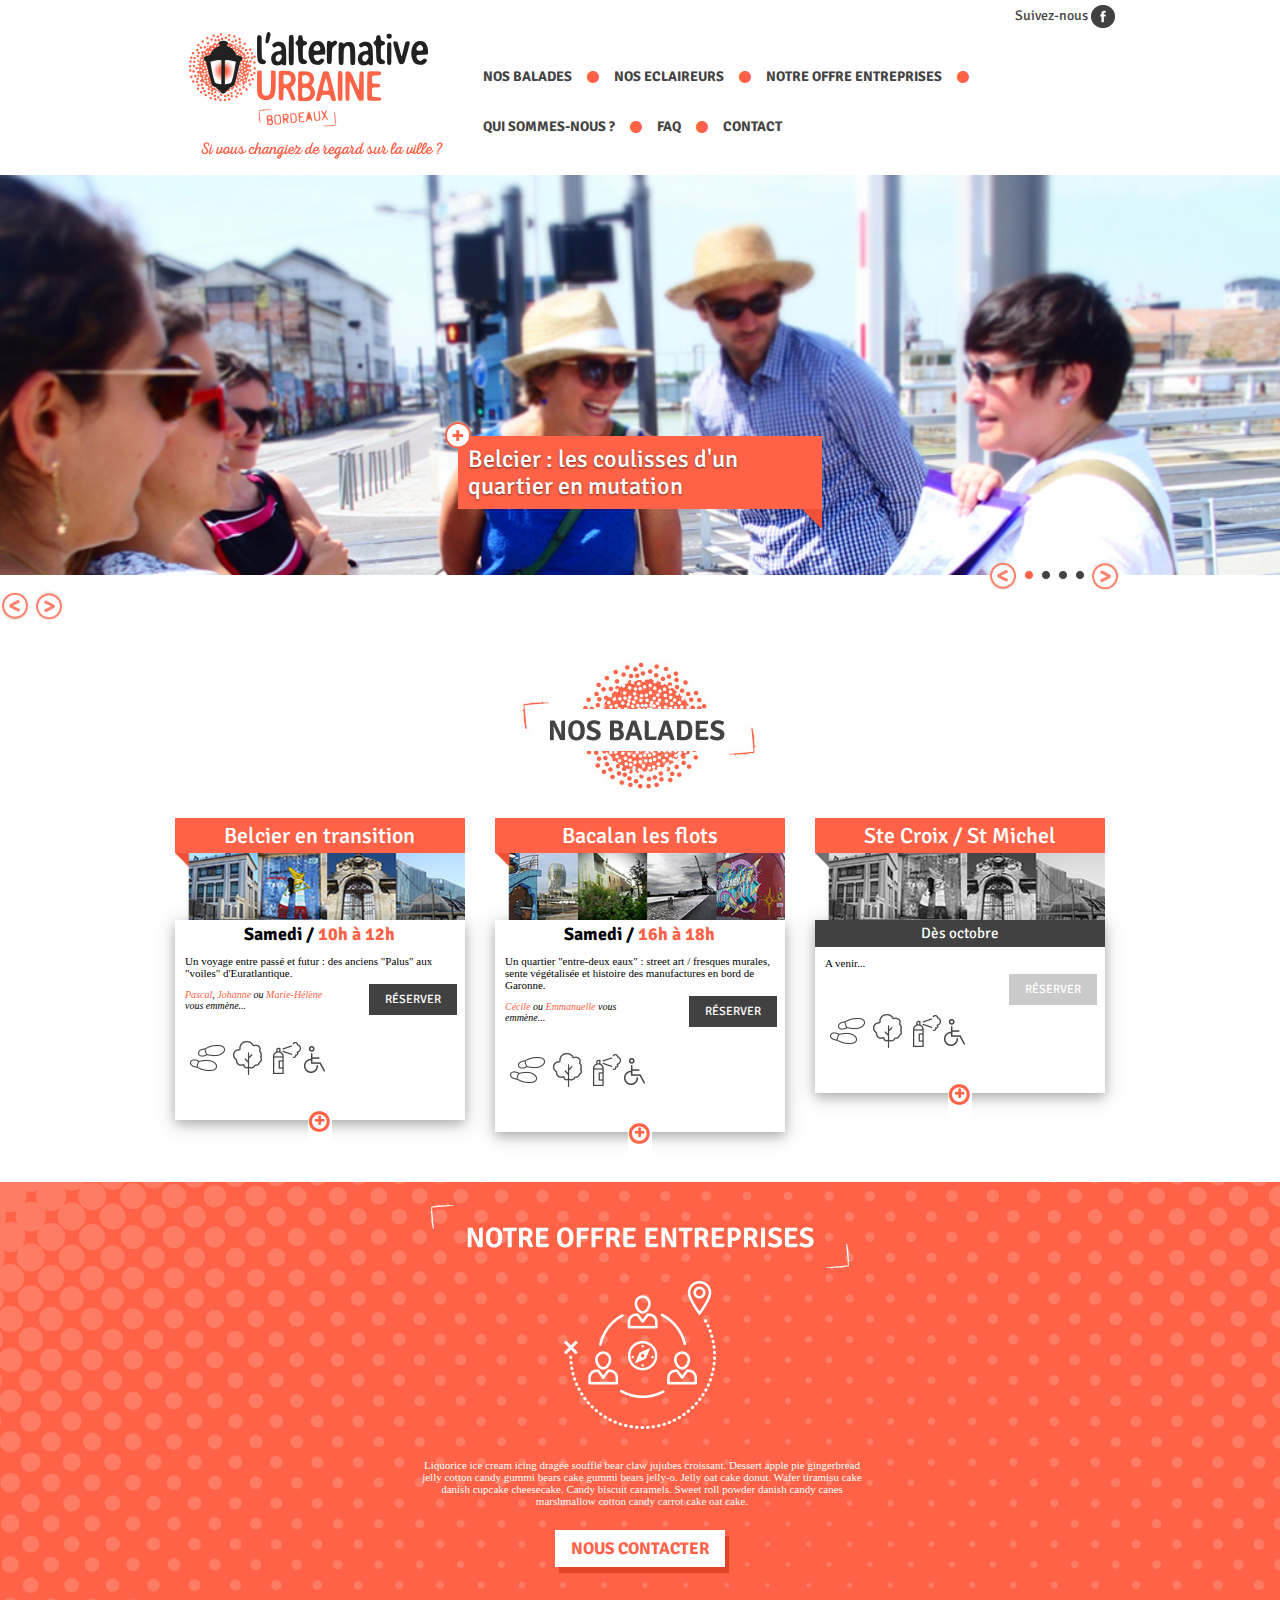
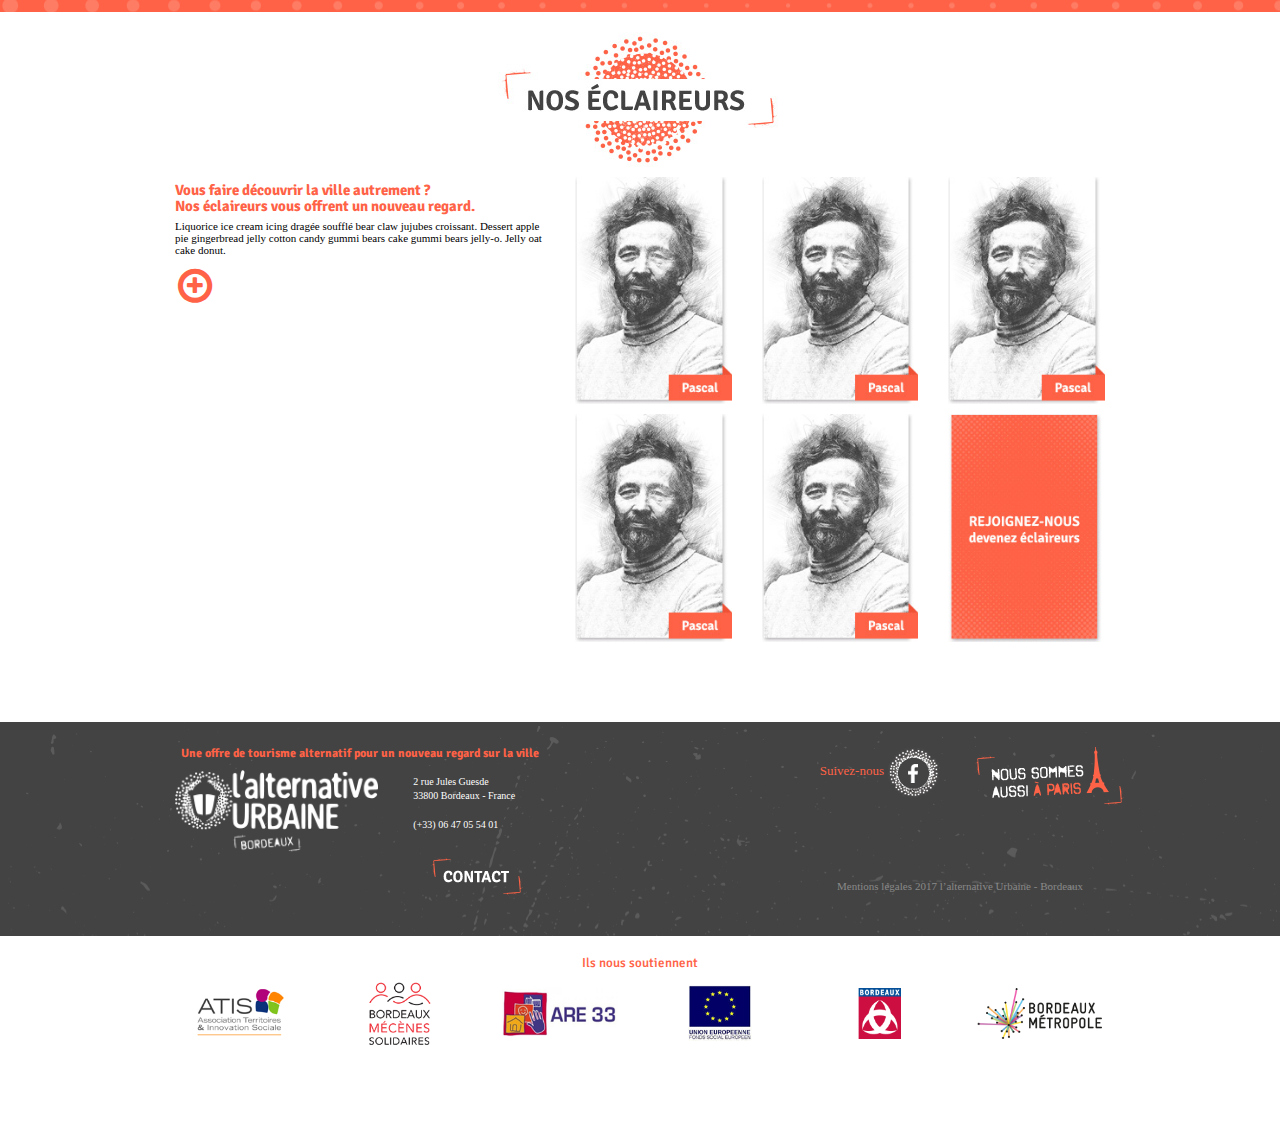
==== index.html @ e8ba53eb "mobile header ok" ====
<!DOCTYPE html>
<html lang="fr">
<head>
  <title>Alternative Urbaine Bordeaux</title>
  <meta charset="utf-8">
  <meta name="viewport" content="width=device-width, initial-scale=1">
  <!--CSS-->
    <link rel="stylesheet" type="text/css" href="https://fonts.googleapis.com/css?family=Signika" />
   <link rel="stylesheet" href="https://maxcdn.bootstrapcdn.com/font-awesome/4.7.0/css/font-awesome.min.css">
   <link rel="stylesheet" href="bootstrap/css/bootstrap.min.css">
  <link rel="stylesheet" href="style.css">
  
    <!-- <link rel="stylesheet" href="https://maxcdn.bootstrapcdn.com/bootstrap/3.3.7/css/bootstrap.min.css"> -->
    <!-- <link rel="stylesheet" href="normalize.css"> -->
   <!-- <link rel="stylesheet" href="bootstrap.css">-->

<!--
  <link href="https://fonts.googleapis.com/css?family=Lato" rel="stylesheet" type="text/css">
  <link href="https://fonts.googleapis.com/css?family=Montserrat" rel="stylesheet" type="text/css">
  -->

  
  <script src="https://ajax.googleapis.com/ajax/libs/jquery/3.2.1/jquery.min.js"></script>
  <script src="https://maxcdn.bootstrapcdn.com/bootstrap/3.3.7/js/bootstrap.min.js"></script>

</head>
<body id="myPage" data-spy="scroll" data-target=".navbar" data-offset="50">

	<!--	<div id="navfb">
		<ul class="nav navbar-nav navbar-right"><li>Suivez-nous <i class="fa fa-facebook-square" aria-hidden="true"></i> </li></ul>
	</div>  -->

			<div id="navfb">
		<a href=""> Suivez-nous <img src="img/fbtop.png"></a> <!--<i class="fa fa-facebook-square" aria-hidden="true"></i> -->
	</div> 

<nav class="navbar navbar-default"> <!-- navbar-fixed-top-->



	<div class="container-fluid" id="monMenu">
	
			<div class="navbar-header-1024">
		 <div class="row padding15">
		  <div class="col-sm-4" >
		 <button type="button" class="navbar-toggle" data-toggle="collapse" data-target="#myNavbar">
			<span class="icon-bar"></span>
			<span class="icon-bar"></span>
			<span class="icon-bar"></span>                        
		  </button>
		  </div>
		  <div class="logotop col-xs-8 col-sm-4"><a  href="#myPage"><img  src="img/logo1024.png" alt="Alternative Urbaine Bordeaux" ></a></div>
		  
		  <div class="col-sm-4" id="navfb1024">
			<div ><a href=""> <img src="img/fbheader1024.png"><br>Suivez-nous </a></div>
			<!--<i class="fa fa-facebook-square" aria-hidden="true"></i> -->
			</div> 

		</div>
		</div>
	
		<div class="navbar-header">
		 <button type="button" class="navbar-toggle" data-toggle="collapse" data-target="#myNavbar">
			<span class="icon-bar"></span>
			<span class="icon-bar"></span>
			<span class="icon-bar"></span>                        
		  </button>
		  
		  <div class="logotop"><a  href="#myPage"><img  src="img/logo.png" alt="Alternative Urbaine Bordeaux" ></a></div>
		  
		  <div id="navfb1024">
			<a href=""> Suivez-nous <img src="img/fbtop.png"></a> <!--<i class="fa fa-facebook-square" aria-hidden="true"></i> -->
			</div> 
		</div>
		
		<div class="collapse navbar-collapse" id="myNavbar">
		  <ul class="nav navbar-nav navbar-right">
			<!--<li><a href="#myPage">HOME</a></li>-->
			<li><a href="#balades">NOS BALADES</a> <i class="fa fa-circle" aria-hidden="true"></i></li>
			<li><a href="#noseclaireurs">NOS ECLAIREURS</a> <i class="fa fa-circle" aria-hidden="true"></i></li>
			<li><a href="#offreentreprises">NOTRE OFFRE ENTREPRISES</a> <i class="fa fa-circle" aria-hidden="true"></i></li>
			<li><a href="#qui">QUI SOMMES-NOUS ?</a> <i class="fa fa-circle" aria-hidden="true"></i></li>
			<li><a href="#faq">FAQ</a> <i class="fa fa-circle" aria-hidden="true"></i></li>
			<li><a href="#contact">CONTACT</a></li>
			<!--
			<li class="dropdown">
			  <a class="dropdown-toggle" data-toggle="dropdown" href="#">MORE
			  <span class="caret"></span></a>
			  <ul class="dropdown-menu">
				<li><a href="#">Merchandise</a></li>
				<li><a href="#">Extras</a></li>
				<li><a href="#">Media</a></li> 
			  </ul>
			</li>
			<li><a href="#"><span class="glyphicon glyphicon-search"></span></a></li>-->
		  </ul>
		</div>

  </div>
</nav>

<div id="myCarousel" class="carousel slide" data-ride="carousel">

	
	
    <!-- Wrapper for slides -->
    <div class="carousel-inner" role="listbox">
      <div class="item active">
        <img src="img/contenuslider2.png" alt="" >
        <div class="carousel-caption">
			<a href=""><img class="imgplus" src="img/pucecaption.png" ></a>
			<h3>Belcier : les coulisses d'un quartier en mutation</h3>
		  	<div class="arrow-upright"></div>
         </div>     
      </div>

	        <div class="item">
        <img src="img/contenuslider2.png" alt="" >
        <div class="carousel-caption">
			<a href=""><img class="imgplus" src="img/pucecaption.png" ></a>
			<h3>Belcier : les coulisses d'un quartier en mutation</h3>
		  	<div class="arrow-upright"></div>
         </div>     
      </div>

	        <div class="item ">
        <img src="img/contenuslider2.png" alt="" >
        <div class="carousel-caption">
					<a href=""><img class="imgplus" src="img/pucecaption.png" ></a>
          <h3>Belcier : les coulisses d'un quartier en mutation</h3>
          	  		<div class="arrow-upright"></div>
        </div>      
      </div>

	  	  	   <div class="item">
            <video class="video-fluid" autoplay loop>
                <source src="https://mdbootstrap.com/img/video/forest.mp4" type="video/mp4" />
            </video>
			        <div class="carousel-caption">
								<a href=""><img class="imgplus" src="img/pucecaption.png" ></a>
          <h3>Belcier : les coulisses d'un quartier en mutation</h3>
         	  		<div class="arrow-upright"></div>
        </div>  
        </div>
    </div>

	
	<div class="indicatorcontainer">


    <a class="left carousel-control" href="#myCarousel" role="button" data-slide="prev">
	  <img class="chevronleft" src="img/pucegauche.png">
      <span class="sr-only">Previous</span>
    </a>
	    <!-- Indicators -->
    <ol class="carousel-indicators">
	

	
      <li data-target="#myCarousel" data-slide-to="0" class="active"></li>
      <li data-target="#myCarousel" data-slide-to="1"></li>
      <li data-target="#myCarousel" data-slide-to="2"></li>
	  <li data-target="#myCarousel" data-slide-to="3"></li>
	  

    </ol>
	
	  	  	   <a class="right carousel-control" href="#myCarousel" role="button" data-slide="next">
	  	  <img class="chevronright" src="img/pucedroite.png">
      <span class="sr-only">Next</span>
    </a>
	
	</div>
	
	
	
    <!-- slider mobile -->
	<!-- <div id="slider768"> -->
    <a class=" left carousel-control" href="#myCarousel" role="button" data-slide="prev">

	  <img class="chevronleft slidermobile" src="img/pucegauche.png">
      <span class="sr-only">Previous</span>
    </a>
    <a class="right carousel-control slidermobile" href="#myCarousel" role="button" data-slide="next">
	  	  <img class="chevronright" src="img/pucedroite.png">
      <span class="sr-only">Next</span>
    </a>
	<!-- </div> -->
	
	      <!-- <span class="glyphicon glyphicon-chevron-left" aria-hidden="true"></span> -->
      <!-- <span class="glyphicon glyphicon-chevron-right" aria-hidden="true"></span> -->
</div>

<!-- Container (Balades -->
<section id="balades" class="container-fluid text-center">
  <!--<h1>NOS BALADES</h1>-->
    <div class="row">
	    <div class="col-xs-12">
		<img src="img/nosbalades.jpg" class="titre" alt"NOS BALADES">
		</div>
	</div>
  <div class="row">
  <!--BELCIER-->
    <div class="col-xs-offset-1 col-xs-10 col-xs-offset-1 col-sm-4 col-sm-offset-0"><!--col-xs-offset-1 col-xs-10 col-xs-offset-1-->
			<div class="row">
				<div class="col-xs-12">
					<p class="text-center"><h2>Belcier en transition</h2></p>
				</div>
				<div class="col-xs-12">
					<p><img src="img/imgBelcier.jpg" style="width:100%;"></p>
				</div>				
				<!--
				<div class="col-xs-2">
					<div class="arrow-upright"></div>
				</div>-->
				<div class="col-xs-12">
					<div class="carte">
						<!-- <p class="text-center"><h2>Belcier en transition</h2></p>
						<img src="img/belcier-en-transition.jpg">-->
						<div>
							<h3>Samedi / <span class="orange">10h à 12h</span></h3>
							<h4>Un voyage entre passé et futur : des anciens "Palus" aux "voiles" d'Euratlantique.</h4>
						</div>
						<div class="row">
							<div class="col-lg-7 col-md-12">
								<h5><a href="">Pascal</a>, <a href="">Johanne</a> ou <a href="">Marie-Hélène</a> vous emmène...</h5>
							</div>
							<div class="col-lg-5 col-md-12">
								<a class="btnreserver" href="">RÉSERVER</a>
							</div>
						</div>
						
						<div class="row">
							<div class="col-xs-12">
								<h5><img class="icone" src="img/iconesbalade1.jpg"></h5>
							</div>
							<div class="col-xs-12">
								<a class="btnplus" href="">
									<span class="fa-stack fa-lg ">
										<i class="fa fa-circle-o fa-stack-2x boutonplus bgblanc"></i>
										<i class="fa fa-plus fa-stack-1x boutonplus"></i>
									</span>
								</a>
							</div>
						</div>
									

					</div>
					
				</div>

	<div class="col-xs-12 separationcol12mob"><br></div>

			</div>
	</div>
	
	 <!--BACALAN-->
    <div class="col-xs-offset-1 col-xs-10 col-xs-offset-1 col-sm-4 col-sm-offset-0"><!--col-xs-offset-1 col-xs-10 col-xs-offset-1-->
			<div class="row">
				<div class="col-xs-12">
					<p class="text-center"><h2>Bacalan les flots</h2></p>
				</div>
				<div class="col-xs-12">
					<p><img src="img/imgBacalan.jpg" style="width:100%;"></p>
				</div>				
				<!--
				<div class="col-xs-2">
					<div class="arrow-upright"></div>
				</div>-->
				<div class="col-xs-12">
					<div class="carte">
						<!-- <p class="text-center"><h2>Belcier en transition</h2></p>
						<img src="img/belcier-en-transition.jpg">-->
						<div>
							<h3>Samedi / <span class="orange">16h à 18h</span></h3>
							<h4>Un quartier "entre-deux eaux" : street art / fresques murales, sente végétalisée et histoire des manufactures en bord de Garonne.</h4>
						</div>
						<div class="row">
							<div class="col-lg-7 col-md-12">
								<h5><a href="">Cécile</a> ou <a href="">Emmanuelle</a> vous emmène...</h5>
							</div>
							<div class="col-lg-5 col-md-12">
								<a class="btnreserver" href="">RÉSERVER</a>
							</div>
						</div>
						
						<div class="row">
							<div class="col-xs-12">
								<h5><img class="icone" src="img/iconesbalade1.jpg"></h5>
							</div>
							<div class="col-xs-12">
								<a class="btnplus" href="">
									<span class="fa-stack fa-lg ">
										<i class="fa fa-circle-o fa-stack-2x boutonplus bgblanc"></i>
										<i class="fa fa-plus fa-stack-1x boutonplus"></i>
									</span>
								</a>
							</div>
						</div>
						
						


					</div>
				</div>

	<div class="col-xs-12 separationcol12mob"><br></div>

			</div>
	</div>
	
	  <!--STE CROIX ST MICHEL-->
	 <div class="col-xs-offset-1 col-xs-10 col-xs-offset-1 col-sm-4 col-sm-offset-0"><!--col-xs-offset-1 col-xs-10 col-xs-offset-1-->
			<div class="row">
				<div class="col-xs-12">
					<p class="text-center"><h2>Ste Croix / St Michel</h2></p>
				</div>
				<div class="col-xs-12">
					<p><img class="imagenb" src="img/imgBelcier.jpg" style="width:100%;"></p>
				</div>				
				<!--
				<div class="col-xs-2">
					<div class="arrow-upright"></div>
				</div>-->
				<div class="col-xs-12">
					<div class="carte">
						<!-- <p class="text-center"><h2>Belcier en transition</h2></p>
						<img src="img/belcier-en-transition.jpg">-->
						<div>
							<h3  class="avenir"> <span>Dès octobre</span></h3>
							<h4>A venir...</h4>
						</div>
						<div class="row">
							<div class="col-lg-7 col-md-12">
								<!--<h5><a href="">Pascal</a>, <a href="">Johanne</a> ou <a href="">Marie-Hélène</a> vous emmène...</h5>-->
							</div>
							<div class="col-lg-5 col-md-12">
								<a class="btnreserver inactif" href="">RÉSERVER</a>
							</div>
						</div>
						
						<div class="row">
							<div class="col-xs-12">
								<h5><img class="icone" src="img/iconesbalade1.jpg"></h5>
							</div>
							<div class="col-xs-12">
								<a class="btnplus" href="">
									<span class="fa-stack fa-lg ">
										<i class="fa fa-circle-o fa-stack-2x boutonplus bgblanc"></i>
										<i class="fa fa-plus fa-stack-1x boutonplus"></i>
									</span>
								</a>
							</div>
						</div>
						


					</div>
				</div>

	<div class="col-xs-12 separationcol12mob"><br></div>
			</div>
	</div>
	



  </div>
</section>

<!-- Container (Offre Entreprises) -->
<section id="offreentreprises" class="container-fluid text-center"><!--container-fluid-->
 
 <div class="contenu  ">
     <div class="row">
	    <div class="col-xs-12">
		<img src="img/notreoffreentreprises.png" class="titre" alt"NOTRE OFFRE ENTREPRISES">
		</div>
		<div class="col-xs-12">
		<img src="img/notreoffreentreprisesPICTO.png" class="titre" alt"NOTRE OFFRE ENTREPRISES">
		</div>
		<div class="col-xs-12"> 
		<h4>
			Liquorice ice cream icing dragée soufflé bear claw jujubes croissant. Dessert apple pie gingerbread jelly cotton candy gummi bears cake gummi bears jelly-o. Jelly oat cake donut. Wafer tiramisu cake danish cupcake cheesecake. Candy biscuit caramels. Sweet roll powder danish candy canes marshmallow cotton candy carrot cake oat cake.
		</h4>
		</div>
		<div class="col-xs-12"> 
			<a class="btnnouscontacter" href="">NOUS CONTACTER</a>
		</div>
	</div>
 </div>
 
</section>

<!-- Container (Nos Eclaireurs) -->
<section id="noseclaireurs" class=" text-center"> <!--container-fluid-->
 
 <div class="contenu container-fluid">
     <div class="row">
	    <div class="col-xs-12">
		<img src="img/noseclaireurs.jpg" class="titre" alt"NOS ECLAIREURS">
		</div>
	</div>
	 <div class="row">
		<div class="col-xs-offset-1 col-xs-10 col-xs-offset-1 col-sm-5 col-sm-offset-0">
		
		<h3>
			Vous faire découvrir la ville autrement ? <br> Nos éclaireurs vous offrent un nouveau regard.
		</h3>
		<h4>
			Liquorice ice cream icing dragée soufflé bear claw jujubes croissant. Dessert apple pie gingerbread jelly cotton candy gummi bears cake gummi bears jelly-o. Jelly oat cake donut. 
		
		</h4>

		<a class="btnplus" href="">
			<span class="fa-stack fa-lg floatleft">
				<i class="fa fa-circle-o fa-stack-2x boutonplus bgblanc"></i>
				<i class="fa fa-plus fa-stack-1x boutonplus"></i>
			</span>
		</a>
		</div>
		
		<div class="col-xs-offset-1 col-xs-10 col-xs-offset-1 col-sm-7 col-sm-offset-0"> 
			 <div class="row">
				<div class="col-xs-12 col-sm-6 col-md-4">
					<img src="img/pascal.jpg" class="titre" alt"PASCAL">
				</div>
				<div class="col-xs-12 col-sm-6 col-md-4">
					<img src="img/pascal.jpg" class="titre" alt"PASCAL">
				</div>
				<div class="col-xs-12 col-sm-6 col-md-4">
					<img src="img/pascal.jpg" class="titre" alt"PASCAL">
				</div>

				<div class="col-xs-12 col-sm-6 col-md-4">
					<img src="img/pascal.jpg" class="titre" alt"PASCAL">
				</div>
				<div class="col-xs-12 col-sm-6 col-md-4">
					<img src="img/pascal.jpg" class="titre" alt"PASCAL">
				</div>
				<div class="col-xs-12 col-sm-6 col-md-4">
					<a href=""><img src="img/rejoigneznous.jpg" class="titre" alt"REJOIGNEZ NOUS"></a>
				</div>
			</div>
		</div>
		
		<!-- <div class="col-xs-offset-1 col-xs-10 col-xs-offset-1 col-sm-7 col-sm-offset-0">  -->
			 <!-- <div class="row"> -->
				<!-- <div class="col-xs-6 col-sm-4"> -->
					<!-- <div class="carteeclaireur"></div> -->
					
				<!-- </div> -->
				<!-- <div class="col-xs-6 col-sm-4"> -->
					<!-- <div class="carteeclaireur"></div> -->
				<!-- </div> -->
				<!-- <div class="col-xs-6 col-sm-4"> -->
					<!-- <div class="carteeclaireur"></div> -->
				<!-- </div> -->

				<!-- <div class="col-xs-6 col-sm-4"> -->
					<!-- <div class="carteeclaireur"></div> -->
				<!-- </div> -->
				<!-- <div class="col-xs-6 col-sm-4"> -->
					<!-- <div class="carteeclaireur"></div> -->
				<!-- </div> -->
				<!-- <div class="col-xs-6 col-sm-4 height100"> -->
					<!-- <div class="carterejoigneznous"> -->
					<!-- <h2>REJOIGNEZ NOUS<br>devenez éclaireur</h2> -->
					<!-- </div> -->
				<!-- </div> -->
			<!-- </div> -->
		<!-- </div> -->
		
		
	</div>
 </div>
 
</section>


<!-- Container (Contact Section) -->
<!-- <div id="contact" class="container-fluid"> -->
  <!-- <h3 class="text-center">Contact</h3> -->
  <!-- <p class="text-center"><em>We love our fans!</em></p> -->

  <!-- <div class="row"> -->
    <!-- <div class="col-md-4"> -->
      <!-- <p>Fan? Drop a note.</p> -->
      <!-- <p><span class="glyphicon glyphicon-map-marker"></span>Chicago, US</p> -->
      <!-- <p><span class="glyphicon glyphicon-phone"></span>Phone: +00 1515151515</p> -->
      <!-- <p><span class="glyphicon glyphicon-envelope"></span>Email: mail@mail.com</p> -->
    <!-- </div> -->
    <!-- <div class="col-md-8"> -->
      <!-- <div class="row"> -->
        <!-- <div class="col-sm-6 form-group"> -->
          <!-- <input class="form-control" id="name" name="name" placeholder="Name" type="text" required> -->
        <!-- </div> -->
        <!-- <div class="col-sm-6 form-group"> -->
          <!-- <input class="form-control" id="email" name="email" placeholder="Email" type="email" required> -->
        <!-- </div> -->
      <!-- </div> -->
      <!-- <textarea class="form-control" id="comments" name="comments" placeholder="Comment" rows="5"></textarea> -->
      <!-- <br> -->
      <!-- <div class="row"> -->
        <!-- <div class="col-md-12 form-group"> -->
          <!-- <button class="btn pull-right" type="submit">Send</button> -->
        <!-- </div> -->
      <!-- </div> -->
    <!-- </div> -->
  <!-- </div> -->

<!-- </div> -->



<!-- Footer -->
<footer class="text-center">

<div class="contenu container-fluid">
     <div class="row">
	    <div class="col-xs-12 col-sm-7 col-md-5">
			<div class="row">
				<div class="col-xs-12">
					<h2>Une offre de tourisme alternatif pour un nouveau regard sur la ville</h2>
				</div>
				<!-- <div class="col-xs-offset-4 col-xs-4"> -->

				<!-- </div> -->
			<!-- </div> -->
			<!-- <div class="row"> -->
				<div class="col-sm-12 col-md-7">
					<img src="img/logofooter.png" class="logofooter">
				</div>
				<div class="col-sm-12 col-md-5">
					<address>
					2 rue Jules Guesde<br>
					33800 Bordeaux - France
					<br><br>
					(+33) 06 47 05 54 01
					</address>
					<a href="" class="btncontact"><img src="img/contactfooter.png" class="contactfooter"></a>
				</div>
			</div>
		</div>
		<div class="col-xs-12 col-sm-offset-1 col-sm-4 col-md-offset-3 col-md-4">
			<div class="row">
				<div class="col-xs-12 col-sm-6">
					<h3>Suivez-nous <img src="img/facebook.png"></h3>
				</div>

				<div class="col-xs-12 col-sm-6">
					<h3><img src="img/paris.png" style="vertical-align: middle;"></h3>
				</div>
				<div class="col-xs-12">
					<br> <br><br>  
				</div>
				
				<div class="col-xs-12">
					<span><a class="mentions" href="">Mentions légales</a></span> <span>2017 l’alternative Urbaine - Bordeaux</span> 
				</div>

				
			</div>
		</div>
	</div>
	<!-- <div class="row"> -->
					<!-- <div class="col-xs-12 rightalign"> -->
					<!-- <span>Mentions légales</span> <span>2017 l’alternative Urbaine - Bordeaux</span>  -->
				<!-- </div> -->
				<!-- </div> -->
</div>


  <!-- <a class="up-arrow" href="#myPage" data-toggle="tooltip" title="REVENIR EN HAUT"> -->
    <!-- <span class="glyphicon glyphicon-chevron-up"></span> -->
  <!-- </a> -->
  
  <!-- <br><br> -->
  <!-- <p>Theme Made By <a href="http://www.madmind.fr" data-toggle="tooltip" title="MaDMinD">www.madmind.fr</a></p>  -->

  <!-- <i class="fa fa-facebook fa-2x"></i> -->
  <!-- <i class="fa fa-twitter fa-2x"></i> -->
  <!-- <i class="fa fa-instagram fa-2x"></i> -->

</footer>

<section id="soutien" >

<div class="contenu container-fluid">
			<div class="row">
				<div class="col-xs-12">
					<h3>Ils nous soutiennent</h3>
				</div>
			</div>
			<div class="row">
				<div class="col-xs-12 col-sm-6 col-md-2">
					<img class="max100" src="img/soutien1ATIS.png">
				</div>
				<div class="col-xs-12 col-sm-6 col-md-2">
					<img class="max100" src="img/soutien2logobms.png">
				</div>
				<div class="col-xs-12 col-sm-6 col-md-2">
					<img class="max100" src="img/soutien3ARE33.png">
				</div>
				<div class="col-xs-12 col-sm-6 col-md-2">
					<img class="max100" src="img/soutien4logoFSE.png">
				</div>
				<div class="col-xs-12 col-sm-6 col-md-2">
					<img class="max100" src="img/soutien5bordeaux.png">
				</div>
				<div class="col-xs-12 col-sm-6 col-md-2">
					<img class="max100" src="img/soutien6bdxmetropole.png">
				</div>
			</div>
			
			
			<!-- <div class="row"> -->
				<!-- <div class="col-xs-12"> -->
					<!-- <h3>Ils nous soutiennent</h3> -->
				<!-- </div> -->
			<!-- </div> -->
			<!-- <div class="row"> -->
				<!-- <div class="col-xs-6 col-sm-4 col-md-2"> -->
					<!-- <img class="max100" src="img/soutien1ATIS.png"> -->
				<!-- </div> -->
				<!-- <div class="col-xs-6 col-sm-4 col-md-2"> -->
					<!-- <img class="max100" src="img/soutien2logobms.png"> -->
				<!-- </div> -->
				<!-- <div class="col-xs-6 col-sm-4 col-md-2"> -->
					<!-- <img class="max100" src="img/soutien3ARE33.png"> -->
				<!-- </div> -->
				<!-- <div class="col-xs-6 col-sm-4 col-md-2"> -->
					<!-- <img class="max100" src="img/soutien4logoFSE.png"> -->
				<!-- </div> -->
				<!-- <div class="col-xs-6 col-sm-4 col-md-2"> -->
					<!-- <img class="max100" src="img/soutien5bordeaux.png"> -->
				<!-- </div> -->
				<!-- <div class="col-xs-6 col-sm-4 col-md-2"> -->
					<!-- <img class="max100" src="img/soutien6bdxmetropole.png"> -->
				<!-- </div> -->
			<!-- </div> -->
			
</div>

</section>

<script>
$(document).ready(function(){
  // Initialize Tooltip
  $('[data-toggle="tooltip"]').tooltip(); 
  
  // Add smooth scrolling to all links in navbar + footer link
  $(".navbar a, footer a[href='#myPage']").on('click', function(event) {

    // Make sure this.hash has a value before overriding default behavior
    if (this.hash !== "") {

      // Prevent default anchor click behavior
      event.preventDefault();

      // Store hash
      var hash = this.hash;

      // Using jQuery's animate() method to add smooth page scroll
      // The optional number (900) specifies the number of milliseconds it takes to scroll to the specified area
      $('html, body').animate({
        scrollTop: $(hash).offset().top
      }, 900, function(){
   
        // Add hash (#) to URL when done scrolling (default click behavior)
        window.location.hash = hash;
      });
    } // End if
  });
})
</script>

</body>
</html>
---- style.css ----
body {
      /*font: 400 15px/1.8 Lato, sans-serif;*/
      color: #000;
	  background-color: #fff;
	 font-family: Signika !important;
  }
 

  /*
    h3, h4 {
      margin: 10px 0 30px 0;
      letter-spacing: 10px;
      font-size: 20px;
      color: #111;
  }*/
  
  /*
    .container {
      padding: 80px 120px;
  }*/
  
  

  
 
/*************MENU*********/ 
  
  .fa-circle{
	color: #ff6246;
}

 #monMenu {
	display: flex;
	 align-items: center;
	 
	     display: -webkit-flex; /* Safari */
    -webkit-align-items: center; /* Safari 7.0+ */

	 /*justify-content: space-between;*/
/*flex-direction: row-reverse;*/
 }


   #monMenu a {
	  color: #434343 !important;
  }
  
    #monMenu a:hover {
      color: #ff6246 !important;
  }
  /*
  .navbar-nav li a:hover {
      color: #ff6246 !important;
  }*/
 

  #navfb1024{
	  display:none;
  }
  
  #navfb {
	 max-width: 75%; /*85*/
	 margin: auto;
	 padding-top: 5px;
	 padding-right: 5px;
	 text-align: right;
	 /*float: right;*/
	 /*z-index: 9999;*/
 }
 
 #navfb li{
		 font-family: Verdana;
	/*font-weight: 400;*/
	color: #434343;

 }
 
  #navfb a{
	color: #434343;
 }
   #navfb a:hover{
	color: #ff6246;
 }
 
 #myNavbar{
	 /*margin-left: auto;*/
	 /*float: right !important;*/
	 	  	 /*line-height: 165px;*/
			 
    -webkit-flex: 1; /* Safari 6.1+ */
    -ms-flex: 1; /* IE 10 */ 
    flex: 1;
		text-align: right;
 }
 
  #myNavbar navbar-nav{

  /*flex-direction: row!important;
  margin-right: auto!important;*/
 }
  

  
 .navbar{
	 max-width: 75%; /*80*/
	 margin: auto;
	 margin-bottom: 0px !important;
	 border: 0px !important;
	 border-radius: 0px !important;
	 

 }
 
 
#myNavbar .nav>li{

	  font-weight: bold;
	  color: #434343 !important;
	  /*position: relative;*/
	 display: flex !important;
	  align-items: center !important;
	  
	  display: -webkit-flex!important; /* Safari */
    -webkit-align-items: center!important; /* Safari 7.0+ */

	  /*  position: relative;
  top: 50%;
  transform: translateY(-50%);*/

  }
  
 /*
  .modal-header, h4, .close {
      background-color: #333;
      color: #000 !important;
      text-align: center;
      font-size: 30px;
  }
  .modal-header, .modal-body {
      padding: 40px 50px;
  }
  */
  
  .nav-tabs li a {
      color: #777;
  }

  .navbar-default{
	        background-color: #fff !important;
		border-color: #2d2d30 !important;
  }
  

  .navbar-nav li.active a {
      color: #ff6246 !important;
      background-color: #29292c !important;
  }
  .navbar-default .navbar-toggle {
      border-color: transparent;
  }
  .open .dropdown-toggle {
      color: #ff6246;
      background-color: #555 !important;
  }
  .dropdown-menu li a {
      color: #000 !important;
  }
  .dropdown-menu li a:hover {
      background-color: red !important;
  }
  
  
/*************CAROUSEL****************/


  
    .carousel-inner  {
  	  /*max-height: 400px !important;*/
	}
	
	    .carousel-inner .item {
  	  max-height: 400px !important;
	}
  .carousel-inner img {
      width: 100%;  
      margin: auto;

  }
  

  

    
  .video-fluid{
	  height:100%;
	  width:100%;
  }  
  
  .chevronright{
	  /*position:absolute;*/
	  /*top: 95%;*/
	  bottom: -15px;
	  width:30px;
	  	  right: 25%;
	  
  }
  
   .carousel-control{
	   position: relative!important;
	   	opacity: 0.8!important;
		bottom: 15px!important;
		top: -15px!important;
   }
   
      .carousel-control:hover{
	   	opacity: 1!important;
   }
  
  
  .carousel-control.right{
	  /*right: 15px!important;*/

	  left: auto!important;
	  width: 15%!important;
	  background-image: none!important;
  }
  
    .carousel-control.left{
	/*  left: 15px!important;*/
	  right: auto!important;
	  	  width:85%!important;
		  
	  background-image: none!important;
  }
  
  
    .chevronleft{
	  /*position:absolute;*/
	  /*top: 95%;*/
	  bottom: -15px;
	  width:30px;
	  right: 5%;
  }
  
  .indicatorcontainer{
	  max-width: 75%;
	  margin: auto;
	  text-align: right;
  }
  
  .carousel-indicators{
	  position: relative!important;
	  bottom: 15px!important;

	 /* left: 80%!important;
	  		  width: 80%!important;
			  right: 0%!important;*/
			  
			    left:0%!important;
			  width:100%!important;
			  			  margin-left:0%!important;
						  margin: auto;
	 text-align: right!important;
	 display: inline;
	/*margin-right:12.5%!important;*/

  }
  
    .carousel-indicators {
		/* font-size: 45px!important; */
		/* list-style-type: circle; */
		    /* list-style: circle inside url("img/puceslider.png"); */
	}
  
  .carousel-indicators li{
	  background-color: #434343!important;
	  border: 1px solid #fff!important;
	  	  /* font-size: 45px!important; */
	  	  width: 10px!important;
	  	  height: 10px!important;
		  margin-top:0px!important;
		  margin-bottom: 0px!important; 
		  margin-left:2px!important;
		  margin-right:2px!important;

  }
  
     .carousel-indicators .active{
	  background-color: #ff6246!important;
	  border: 1px solid #fff!important;
	  /* width: 7px!important; */
	  	  /* height: 7px!important; */
  }
  
  
  .carousel-caption{
	  /*background-color: #ff6246;*/
	  max-width: 30%;
	  margin: auto;
	  padding: 10px;
	  padding-bottom: 0px!important;
	  padding-top: 0px!important;
	  text-align: left!important;
	  bottom: 40px!important;
  }
  
    
  .carousel-caption h3{
	  	  padding: 10px;
		  color: #fff !important;
	  background-color: #ff6246;
	  margin-bottom: 0px!important;
	  margin-top: 0px!important;
  }
  

  
      .carousel-inner .imgplus {
      width: 30px;  
       height: 30px;  
	   margin-bottom: -15px;
	   margin-left: -15px;

  }
  
  
    .arrow-upright {
  width: 100%; 
  height: 0; 
  border-left: 20px solid transparent;
  border-right: 20px solid #ef5236;
  border-bottom: 20px solid transparent;
  display: inline-block;
  background-color: transparent!important;
}


 /* .btnplus { */

  /* color: #ff6246; */
  /* font-size: 9px; */
  /* font-weight: normal; */
  /* background-color:#fff; */

  /* margin-top: 10px; */
  /* text-decoration: none; */

  
/* } */

 /* .btnplus:hover { */
  /* color: #414141; */
  /* text-decoration: none; */
/* } */
  
  /*ol{display:inline;text-align: right;}*/
  
  /**************** NOS BALADES **************/
  
  
  
  #balades {
	  background-color: #fff;
	  	 max-width: 75%; /*80*/
	 margin: auto;
	 margin-bottom: 50px;
	 	 margin-top: 20px;
	 /*background-image: url("img/belcier-en-transition.jpg");*/
  }
  
    #balades .titre{
margin-bottom: 20px;
max-width: 100%;
}
  
    #balades h1{
		color: #434343 !important;
		font-size: 26px;

		/*background-image: url("nosbaladesBG.jpg");
		height: 143px;
		width: 246px;*/
  }
  
      #balades h2{
		color: #fff !important;
		background-color: #ff6246;
		font-size: 22px !important;
		line-height: 35px;
		margin: 0px !important;
  }
  
      #balades h3{
		font-size: 18px !important;
		margin-top: 0px;
		padding-top: 5px;
		font-weight: bold;
  }
  
  #balades .avenir{
	background-color: #414141!important;
	color: #fff!important;
	width: 100%;
  	font-size: 15px !important;
	font-weight: normal;
	padding-bottom: 5px;
}


  
        #balades h3 .orange{
		color: #ff6246;
  }
  
          #balades h4{
		font-size: 11px !important;
		font-family: Verdana;
		text-align: left!important;
		padding-top: 0px;
		padding-right: 6px;
		padding-left: 10px;
		padding-bottom: 10px;
		margin-top: 0px!important;
		margin-bottom: 0px!important;

  }
  
            #balades h5{
		font-size: 10px !important;
		font-family: Verdana;
		font-style: italic;
		text-align: left!important;
		padding-top: 0px;
		padding-right: 0px;
		padding-left: 10px;
		padding-bottom: 5px;
		margin-top: 0px!important;
		 /* padding: 3px 3px 3px 3px;*/

  }
  
      #balades h5 a{
		color: #ff6246;

  }
  
    #balades p{
		margin:0px;
	}
	
      #balades	.btnreserver {
  font-family: Signika!important;
  color: #ffffff;
  font-size: 12px;
  		font-style: normal;
  background-color: #414141;
  		/*padding-top: 5px;
		padding-right: 6px;
		padding-left: 10px;
		padding-bottom: 5px;*/
  padding: 8px 16px 8px 16px;
  margin-top: 10px;
  text-decoration: none;
  
}
#balades .btnreserver:hover {
  background-color: #ff6246;
  text-decoration: none;
}

#balades .inactif{
  background-color: #cacaca;
}

#balades .inactif:hover{
  background-color: #bababa;
}

.imagenb{
	    filter: grayscale(100%);
    -webkit-filter: grayscale(100%);
    -moz-filter: grayscale(100%);
    -ms-filter: grayscale(100%);
    -o-filter: grayscale(100%);
}



#balades .btnplus {
  /*font-family: Signika!important;*/
  color: #ff6246;
  font-size: 9px;
  font-weight: normal;

  /*padding: 16px 16px 16px 16px;*/
  margin-top: 10px;
  text-decoration: none;
  /*padding-bottom: -10px;*/
  
}

#balades .btnplus:hover {
  color: #414141;
  text-decoration: none;
}

#balades .boutonplus{
		  line-height: 50px!important;
	  }
	  
#balades .bgblanc{
  background-color: #fff;
	  }
	  
	  
	  .separationcol12mob{
		  display: none;
	  }



 #balades .carte{
	  background-color: #fff;
	  /*margin: 10px;*/
	  		padding: 0px;
	  /*padding: 0 8px;*/
	  /*padding: 0.01em 16px;*/
	  /*box-shadow: 0 2px 4px 0 rgba(0,0,0,0.16),0 2px 10px 0 rgba(0,0,0,0.12)!important;*/
	  box-shadow: 0 4px 10px 0 rgba(0,0,0,0.2), 0 4px 20px 0 rgba(0,0,0,0.19)
  }
  
  
        #balades .icone{
		margin-top: 15px;

  }
  
  
  /***************OFFRE ENTREPRISES**********/
  
  #offreentreprises{
	 background-color: #ff6246;
	 max-width: 100%; /*80*/
	 margin: auto; 

	 min-height: 200px;
	 	 /*background-image: url("img/belcier-en-transition.jpg");*/
		 background-image: url('img/trame.png');
		 background-repeat: repeat-x;
  }
  
  #offreentreprises .contenu{

	 max-width: 75%; /*80*/
	 margin: auto;
	 /*background-color: #ee2246;	*/
	 min-height: 200px;	 
		margin-bottom: 50px!important;
	 margin-top: 20px;

  }
  
#offreentreprises h4{
		font-size: 11px !important;
		font-family: Verdana;
		text-align: center!important;
		padding-top: 0px;
		padding-right: 6px;
		padding-left: 10px;
		padding-bottom: 10px;
		margin-top: 20px!important;
		margin-bottom: 20px!important;
		max-width: 50%;
		margin: auto;
		color: #fff;

  }
  
      #offreentreprises .titre{
margin-bottom: 10px;
max-width: 100%;
}
  
 #offreentreprises .btnnouscontacter{
	   font-family: Signika!important; 
	   font-size: 17px;
	     color: rgb(255, 98, 70);
		font-weight: bold;
		text-transform: uppercase;
		  padding: 8px 16px 8px 16px;
		  text-align: center;
		  background-color: #fff;
		  /*box-shadow: 0 4px 10px 0 rgba(225, 68, 41,0.2), 0 4px 20px 0 rgba(225, 68, 41,0.19);*/
  margin-top: 10px!important;
-webkit-box-shadow: 4px 6px 0px 0px rgba(225,68,41,1);
-moz-box-shadow: 4px 6px 0px 0px rgba(225,68,41,1);
box-shadow: 4px 6px 0px 0px rgba(225,68,41,1);

 }

  

 #offreentreprises .btnnouscontacter:hover{

	     color: #414141 ;
		 /* background-color: #ff6246;*/
text-decoration: none;
-webkit-box-shadow: 2px 4px 0px 0px rgba(0,0,0,1);
-moz-box-shadow: 2px 4px 0px 0px rgba(0,0,0,1);
box-shadow: 2px 4px 0px 0px rgba(0,0,0,1);

 }

  

  
  /******************NOS ECLAIREURS***********/
  
   
  #noseclaireurs{
	 background-color: #fff;
	 max-width: 100%; /*80*/
	 margin: auto; 
	 min-height: 200px;
  }
  
  #noseclaireurs .contenu{

	 max-width: 75%; /*80*/
	 margin: auto;
	 /*background-color: #ee2246;	*/
	 min-height: 200px;	 
		margin-bottom: 70px!important;
	 margin-top: 20px;

  }
  
        #noseclaireurs .titre{
margin-bottom: 10px;
max-width: 100%;
}

  

  
    #noseclaireurs h3{
		font-family: Signika;
		color: #ff6246;
		font-size: 15px !important;
		margin-top: 0px;
		padding-top: 5px;
		padding-bottom: 0px;
		font-weight: bold;
		text-align: left!important;
				margin-bottom: 0px!important;
  }
  
          #noseclaireurs h4{
		font-size: 11px !important;
		font-family: Verdana;
		text-align: left!important;
		color: #000;
		padding-top: 5px;
		margin-top: 0px!important;
		margin-bottom: 0px!important;

  }

      #noseclaireurs h2{
		font-family: Signika;
		color: #fff;
		font-size: 15px !important;
		/*padding-top: 40%;
		padding-bottom: 40%;*/
		margin:0px!important;
		font-weight: bold;
		text-align: center!important;
				margin-bottom: 0px!important;
  }


#noseclaireurs .btnplus {
  color: #ff6246;
  font-size: 15px;
  font-weight: normal;
  margin-top: 10px;
  text-decoration: none;
  text-align: left!important;
  
}

#noseclaireurs .btnplus:hover {
  color: #414141;
}

#noseclaireurs .floatleft {
  /*width: 100%;*/
  float: left;
    margin-top: 10px;
}

 /**************FOOTER******************/
 
 footer {
	 background-color: #434343;
	 max-width: 100%; /*80*/
	 margin: auto; 
	 min-height: 200px;
	 		 background-image: url('img/tramefooter.png');
		 background-repeat: repeat-x;

  }
  
  footer .contenu{

	 max-width: 75%; /*80*/
	 margin: auto;
	 /*background-color: #ee2246;	
	 min-height: 200px;	 */
	 padding-bottom: 20px;


  }
  
    footer address{
font-family: Verdana;
font-size: 10px;
	color: #fff;
	padding: 5px;
	text-align: left!important;
  }
  

  
    footer .contactfooter{
float: initial!important;
 }
  }

 footer btncontact{
	 margin-bottom: 10px;
 }
 
 footer .logofooter{
	 max-width: 100%;
 }
 
  footer .contactfooter{
	 max-width: 100%;
	 /*margin: auto;*/
float: left;
margin-bottom: 20px;
 }
 
     footer h2{
		font-family: Signika;
		color: #ff6246;
		font-size: 12px !important;
		padding-top: 5px;
		padding-bottom: 0px;
			 margin-top: 20px;
		font-weight: bold;
		/*text-align: left!important;
		margin-bottom: 0px!important;*/
  }

     footer h3{
		font-family: Verdana;
		color: #ff6246;
		font-size: 13px !important;
		padding-top: 5px;
		padding-bottom: 0px;
			 margin-top: 20px;
  }

       footer span{
		font-family: Verdana;
		color: #898989;
		font-size: 11px;
		padding-top: 25px;
		padding-bottom: 20px!important;
			 margin-top: 20px;
			 

  }
  
         footer span .mentions{
		font-family: Verdana;
		color: #898989;
		font-size: 11px;
		padding-top: 25px;
		padding-bottom: 20px!important;
			 margin-top: 20px;
			 

  }
  
         footer .rightalign{

			 text-align: right;

  }

 
   /******************SOUTIEN***********/
  
   
  #soutien{
	 background-color: #fff;
	 max-width: 100%; /*80*/
	 margin: auto; 
	 min-height: 200px;
  }
  
  #soutien .contenu{

	 max-width: 75%; /*80*/
	 margin: auto;
	 /*background-color: #ee2246;	*/
	 min-height: 200px;	 
		/*margin-bottom: 70px!important;
	 margin-top: 20px;*/

  }
  
    #soutien h3{

	color:#ff6246;
	font-family: Signika;
	font-size: 13px;
	text-align: center;

  }
 
 #soutien .max100{
	 	 max-width: 100%;
	display: block;
    margin: auto;
	vertical-align: middle;

	 
 }
 

 
 .navbar-toggle{
	 background-color: #eee!important;
	 border-radius: 0px;
	 
 }
 
  .navbar-toggle:hover{
	 background-color: #ccc!important;
	 
 }
 
 .navbar-default .navbar-toggle .icon-bar {
	 background-color:#ff6246;
	 width:55px;
	 height: 3px;
	 margin-bottom:5px;
	 margin-top:10px;
 }
 
  
 /************TABLETTE 767 ou 1023************/
 
 /* @media (min-width: 768px) and (max-width: 991px) { */
    /* .navbar-collapse.collapse { */
        /* display: none !important; */
    /* } */
    /* .navbar-collapse.collapse.in { */
        /* display: block !important; */
    /* } */
    /* .navbar-header .collapse, .navbar-toggle { */
        /* display:block !important; */
    /* } */
    /* .navbar-header { */
        /* float:none; */
    /* } */
/* } */

/* @media (min-width: 992px) { */
   /* .collapse { */
       /* display: none !important; */
   /* } */
/* } */
 
 .navbar-header-1024{
	 display:none;
 }
 
    @media (max-width: 1024px) {
 #monMenu {
	display: block;
	/*float: left;*/
	text-align: center;
	
 }	
	 .navbar{
	 max-width:100%;
	 margin-right:15px;
	  margin-left:15px;
 }
	
	.navbar-toggle{
		float: left!important;
		
	}
	
	 .navbar-header-1024{
	 display:initial;
	 /* padding-top: 5px; */
 }
 
 .padding15{
	 	 padding: 15px;
 }
 
 	 .navbar-header{
	 display:none;
 }
 
	.logotop{
		text-align:center;
	}
	
		.logotop img{
		max-width:100%;
	}
	
		  #navfb{
	  display:none;
  }
	  #navfb1024{
	  display:inline;
	  text-align:right;
	  margin-top: 10px;
  }
  	  #navfb1024 img{
		max-width:75%;
		padding-right:10px;
  }
  
	
	 #monMenu {
	display: initial;

	     display: -webkit-initial; /* Safari */


	 }


 #myNavbar{
    -webkit-flex: 0; /* Safari 6.1+ */
    -ms-flex: 0; /* IE 10 */ 
    flex: 0;
		text-align: center;
 }
 

 
#myNavbar .nav>li{

	 display: initial !important;
	  display: -webkit-initial!important; /* Safari */

  }
	

  }
  
  /*balades*/
@media (max-width: 767px) {
	  .separationcol12mob{
		  display: block ;
	  }
  }
  
  
  /*****footer****/
  
       @media (max-width: 991px) {
      footer address{
	text-align: center!important;
  }
  
  
  /**********MOBILE 600**************/
  
   
  @media (max-width: 600px) {
    .carousel-caption {
      display: none; /* Hide the carousel text when the screen is less than 600 pixels wide */
    }
  }
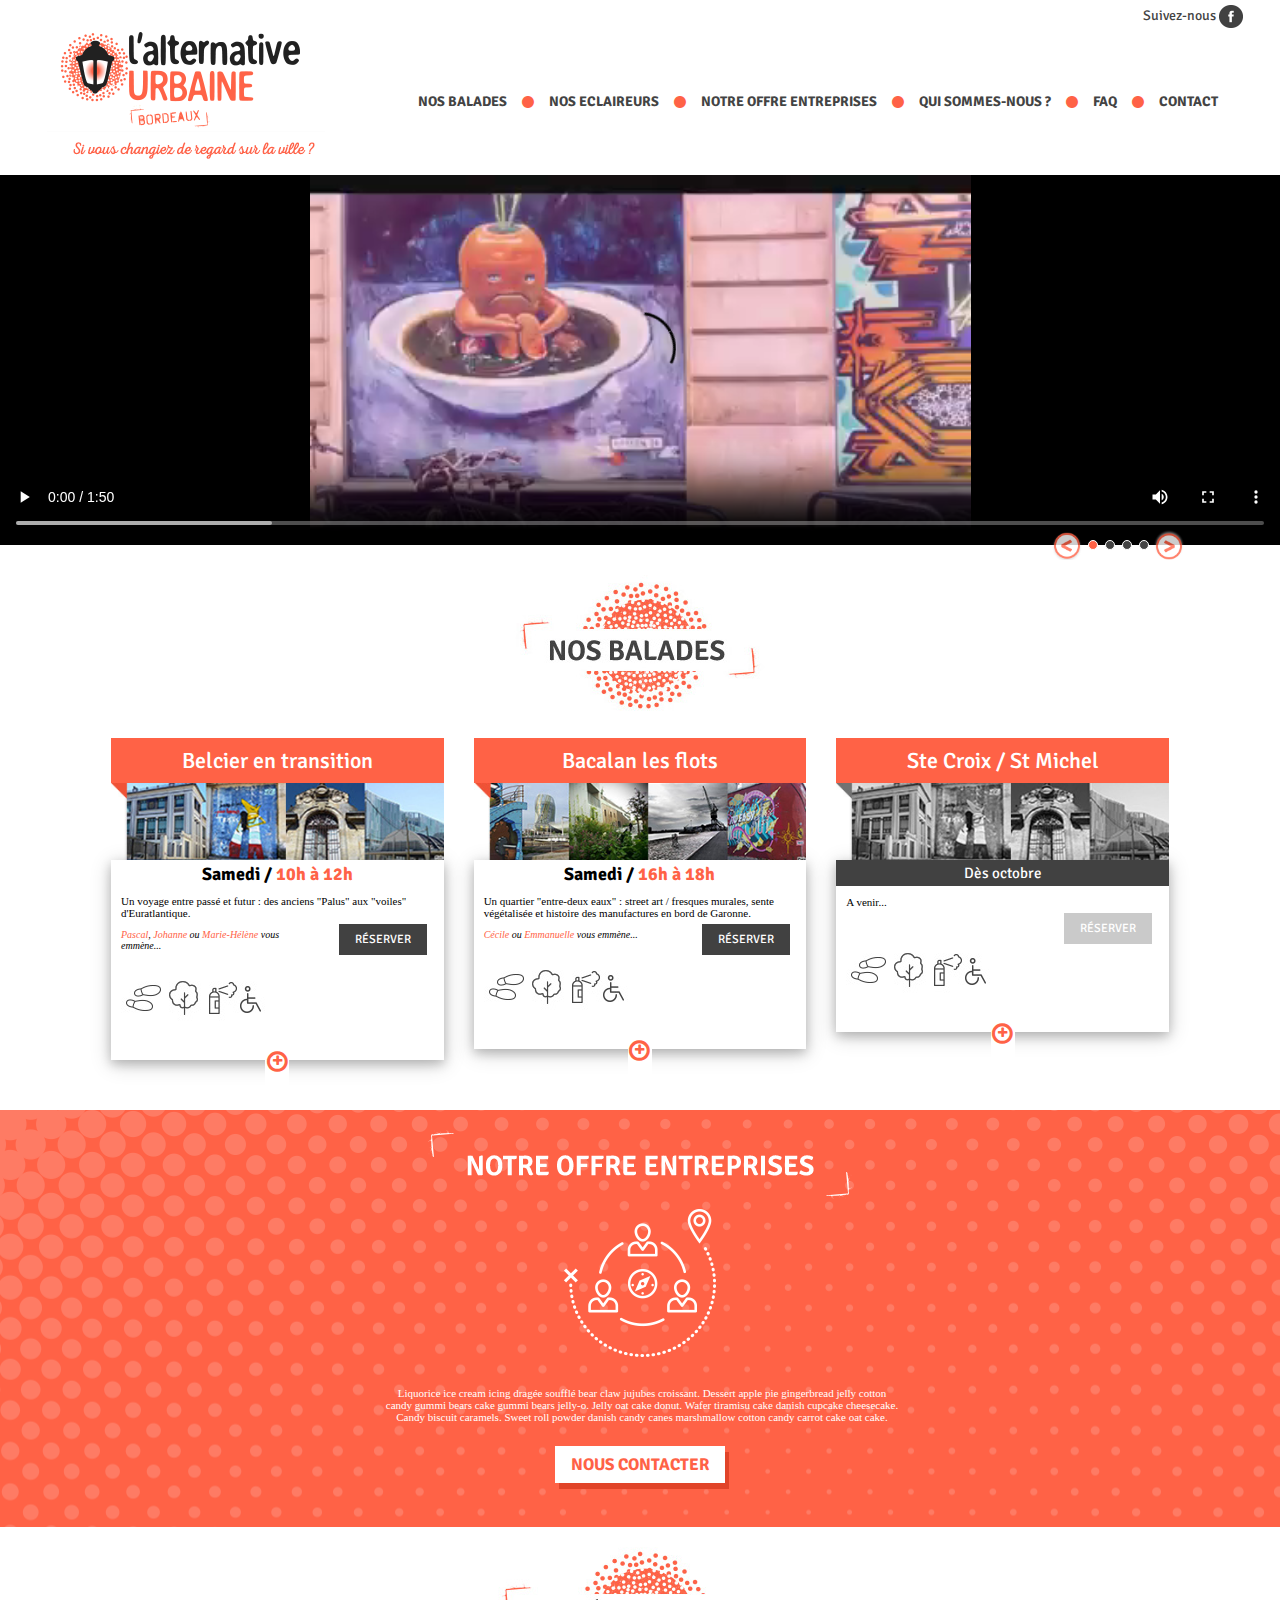
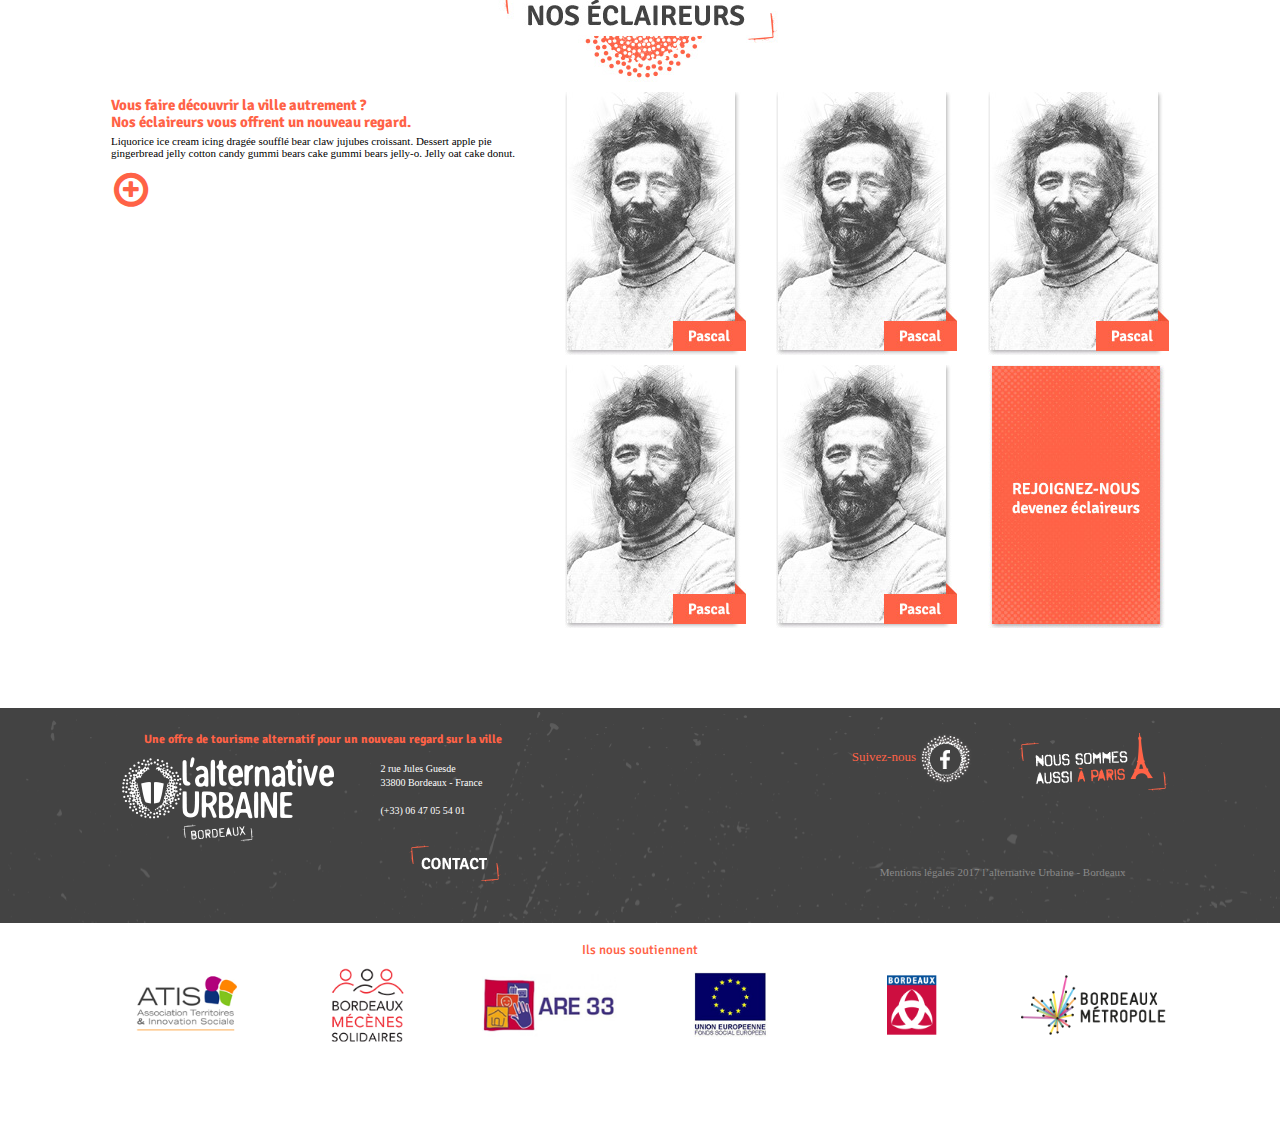
==== commit 293abdef: "video + modfis menu et slider et margin top balade" ====
--- a/index.html
+++ b/index.html
@@ -23,6 +23,10 @@
   <script src="https://ajax.googleapis.com/ajax/libs/jquery/3.2.1/jquery.min.js"></script>
   <script src="https://maxcdn.bootstrapcdn.com/bootstrap/3.3.7/js/bootstrap.min.js"></script>
 
+  
+
+
+  
 </head>
 <body id="myPage" data-spy="scroll" data-target=".navbar" data-offset="50">
 
@@ -99,13 +103,26 @@
   </div>
 </nav>
 
-<div id="myCarousel" class="carousel slide" data-ride="carousel">
+<div id="myCarousel" class="carousel slide" data-ride="carousel" data-interval="false">
 
 	
 	
     <!-- Wrapper for slides -->
     <div class="carousel-inner" role="listbox">
-      <div class="item active">
+	
+	
+		  	  	   <div class="item active">
+            <video id="video1" class="video-fluid" controls><!-- autoplay loop height="100%" --><!----> 
+                <source src="img/aub.mp4" type="video/mp4" />
+            </video>
+			        <div class="carousel-caption">
+								<!-- <a href=""><img class="imgplus" src="img/pucecaption.png" ></a> -->
+          <!-- <button class="btnplay" onclick="playPause()">Play/Pause</button>  -->
+         	  		<!-- <div class="arrow-upright"></div> -->
+        </div>  
+        </div>
+	
+      <div class="item">
         <img src="img/contenuslider2.png" alt="" >
         <div class="carousel-caption">
 			<a href=""><img class="imgplus" src="img/pucecaption.png" ></a>
@@ -132,16 +149,12 @@
         </div>      
       </div>
 
-	  	  	   <div class="item">
-            <video class="video-fluid" autoplay loop>
-                <source src="https://mdbootstrap.com/img/video/forest.mp4" type="video/mp4" />
-            </video>
-			        <div class="carousel-caption">
-								<a href=""><img class="imgplus" src="img/pucecaption.png" ></a>
-          <h3>Belcier : les coulisses d'un quartier en mutation</h3>
-         	  		<div class="arrow-upright"></div>
-        </div>  
-        </div>
+	  
+	  
+
+		
+
+		
     </div>
 
 	
@@ -644,6 +657,18 @@
 
 </section>
 
+  <script> 
+var myVideo = document.getElementById("video1"); 
+
+function playPause() { 
+    if (myVideo.paused) 
+        myVideo.play(); 
+    else 
+        myVideo.pause(); 
+} 
+
+</script> 
+
 <script>
 $(document).ready(function(){
   // Initialize Tooltip
--- a/style.css
+++ b/style.css
@@ -59,7 +59,7 @@
   }
   
   #navfb {
-	 max-width: 75%; /*85*/
+	 max-width: 85%; /*85*/
 	 margin: auto;
 	 padding-top: 5px;
 	 padding-right: 5px;
@@ -102,7 +102,7 @@
 
   
  .navbar{
-	 max-width: 75%; /*80*/
+	 max-width: 85%; /*80*/
 	 margin: auto;
 	 margin-bottom: 0px !important;
 	 border: 0px !important;
@@ -172,6 +172,20 @@
   
 /*************CAROUSEL****************/
 
+.btnplay{
+	color: #ff6246;
+	text-align:center;
+}
+
+
+   .controls .progress {
+      position:absolute;
+	  color: #ff6246;
+      top:0;
+      width:100%;
+      float:none;
+      margin-top:0;
+   }
 
   
     .carousel-inner  {
@@ -179,8 +193,11 @@
 	}
 	
 	    .carousel-inner .item {
-  	  max-height: 400px !important;
+  	  /* max-height: 370px !important; */
+	  height: 370px;
+	  /* min-height: 370px !important; */
 	}
+	
   .carousel-inner img {
       width: 100%;  
       margin: auto;
@@ -188,22 +205,14 @@
   }
   
 
-  
-
-    
+     
   .video-fluid{
 	  height:100%;
 	  width:100%;
+	  background-color: black;
   }  
   
-  .chevronright{
-	  /*position:absolute;*/
-	  /*top: 95%;*/
-	  bottom: -15px;
-	  width:30px;
-	  	  right: 25%;
-	  
-  }
+
   
    .carousel-control{
 	   position: relative!important;
@@ -233,7 +242,14 @@
 	  background-image: none!important;
   }
   
-  
+    .chevronright{
+	  /*position:absolute;*/
+	  /*top: 95%;*/
+	  bottom: -15px;
+	  width:30px;
+	  	  right: 25%;
+	  
+  }
     .chevronleft{
 	  /*position:absolute;*/
 	  /*top: 95%;*/
@@ -243,7 +259,7 @@
   }
   
   .indicatorcontainer{
-	  max-width: 75%;
+	  max-width: 85%;
 	  margin: auto;
 	  text-align: right;
   }
@@ -361,10 +377,10 @@
   
   #balades {
 	  background-color: #fff;
-	  	 max-width: 75%; /*80*/
+	  	 max-width: 85%; /*80*/
 	 margin: auto;
 	 margin-bottom: 50px;
-	 	 margin-top: 20px;
+	 	 /* margin-top: 20px; */
 	 /*background-image: url("img/belcier-en-transition.jpg");*/
   }
   
@@ -385,6 +401,7 @@
       #balades h2{
 		color: #fff !important;
 		background-color: #ff6246;
+		padding: 5px;
 		font-size: 22px !important;
 		line-height: 35px;
 		margin: 0px !important;
@@ -551,7 +568,7 @@
   
   #offreentreprises .contenu{
 
-	 max-width: 75%; /*80*/
+	 max-width: 85%; /*80*/
 	 margin: auto;
 	 /*background-color: #ee2246;	*/
 	 min-height: 200px;	 
@@ -626,7 +643,7 @@
   
   #noseclaireurs .contenu{
 
-	 max-width: 75%; /*80*/
+	 max-width: 85%; /*80*/
 	 margin: auto;
 	 /*background-color: #ee2246;	*/
 	 min-height: 200px;	 
@@ -713,7 +730,7 @@
   
   footer .contenu{
 
-	 max-width: 75%; /*80*/
+	 max-width: 85%; /*80*/
 	 margin: auto;
 	 /*background-color: #ee2246;	
 	 min-height: 200px;	 */
@@ -814,7 +831,7 @@
   
   #soutien .contenu{
 
-	 max-width: 75%; /*80*/
+	 max-width: 85%; /*80*/
 	 margin: auto;
 	 /*background-color: #ee2246;	*/
 	 min-height: 200px;	 
@@ -862,8 +879,22 @@
 	 margin-top:10px;
  }
  
-  
- /************TABLETTE 767 ou 1023************/
+ 
+  /************desktop 1200************/
+ 
+ 
+     @media only screen and (max-width: 1400px) {
+ #navfb {
+max-width:95%	
+ }	
+ 
+  .navbar {
+max-width:95%	
+ }	
+ 
+	 }
+  
+ /************TABLETTE 1024************/
  
  /* @media (min-width: 768px) and (max-width: 991px) { */
     /* .navbar-collapse.collapse { */
@@ -890,7 +921,7 @@
 	 display:none;
  }
  
-    @media (max-width: 1024px) {
+    @media only screen and (max-width: 1024px) {
  #monMenu {
 	display: block;
 	/*float: left;*/
@@ -985,14 +1016,118 @@
       footer address{
 	text-align: center!important;
   }
-  
-  
-  /**********MOBILE 600**************/
-  
+	   }
+  
+  /**********MOBILE 767**************/
+  
+  	  .slidermobile{display:none;}
+	  
    
-  @media (max-width: 600px) {
+  @media only screen and (max-width: 767px) {
+	  
+	  #navfb1024{display:none;}
+	  
+	  .indicatorcontainer{display:none;}
+	  
+	  
+	    .slidermobile{display:initial;}
+	  
+	    .carousel-control{
+	   position: absolute!important;
+	   	opacity: 0.8!important;
+		bottom: 0px!important;
+		top: 0px!important;
+		text-align: center;
+   }
+   
+      .carousel-control:hover{
+	   	opacity: 1!important;
+   }
+  
+  
+  .carousel-control.right{
+	  /*right: 15px!important;*/
+
+	  left: auto!important;
+	  width: 15%!important;
+	  		  bottom: 50%!important;
+	  /* background-image: linear-gradient(to right, rgba(0,0,0,0.0001) 0, rgba(0,0,0,0.5) 100%)!important; */
+  }
+  
+    .carousel-control.left{
+	/*  left: 15px!important;*/
+	  right: auto!important;
+	  	  width:15%!important;
+		  bottom: 50%!important;
+		  
+	  /* background-image: linear-gradient(to right, rgba(0,0,0,0.0001) 0, rgba(0,0,0,0.5) 100%)!important; */
+  }
+	  
+	  
+	    
+    .chevronright{
+	  position:absolute;
+	  /* top: 25%; */
+	  /* top: calc(50% - 50px); */
+	  right:25%;
+	  /* bottom: -15px; */
+	  width:40px;
+	  	  /* right: 25%; */
+	  
+  }
+    .chevronleft{
+	  position:absolute;
+	  /* top: calc(50% - 50px); */
+	  left:25%;
+	  /* bottom: -15px; */
+	  width:40px;
+	  /* right: 5%; */
+  }
+	  
     .carousel-caption {
-      display: none; /* Hide the carousel text when the screen is less than 600 pixels wide */
+      /*display: none;*/ /* Hide the carousel text when the screen is less than 600 pixels wide */
     }
-  }
+	
+	
+	  .carousel-caption{
+	  /*background-color: #ff6246;*/
+	  position:relative!important;
+	  max-width: 80%;
+	  font-size: 10px;
+	  margin: auto;
+	  right:0%;
+	  left:0%;
+	  padding: 10px;
+	  padding-bottom: 0px!important;
+	  padding-top: 0px!important;
+	  text-align: left!important;
+	  /* bottom: 0px!important; */
+	  /* z-index: 99; */
+  }
+	
+  }
+  
+  
+  /*************480****************/
+  
+  
+    @media only screen and (max-width: 480px) {
+      .chevronright{
+	  position:absolute;
+	  top: 25%;
+	  	  /* top: 0%;  */
+	  right:25%;
+
+
+	  
+  }
+    .chevronleft{
+	  position:absolute;
+top: 25%;
+	  left:25%;
+
+
+  }
+  
+	}
   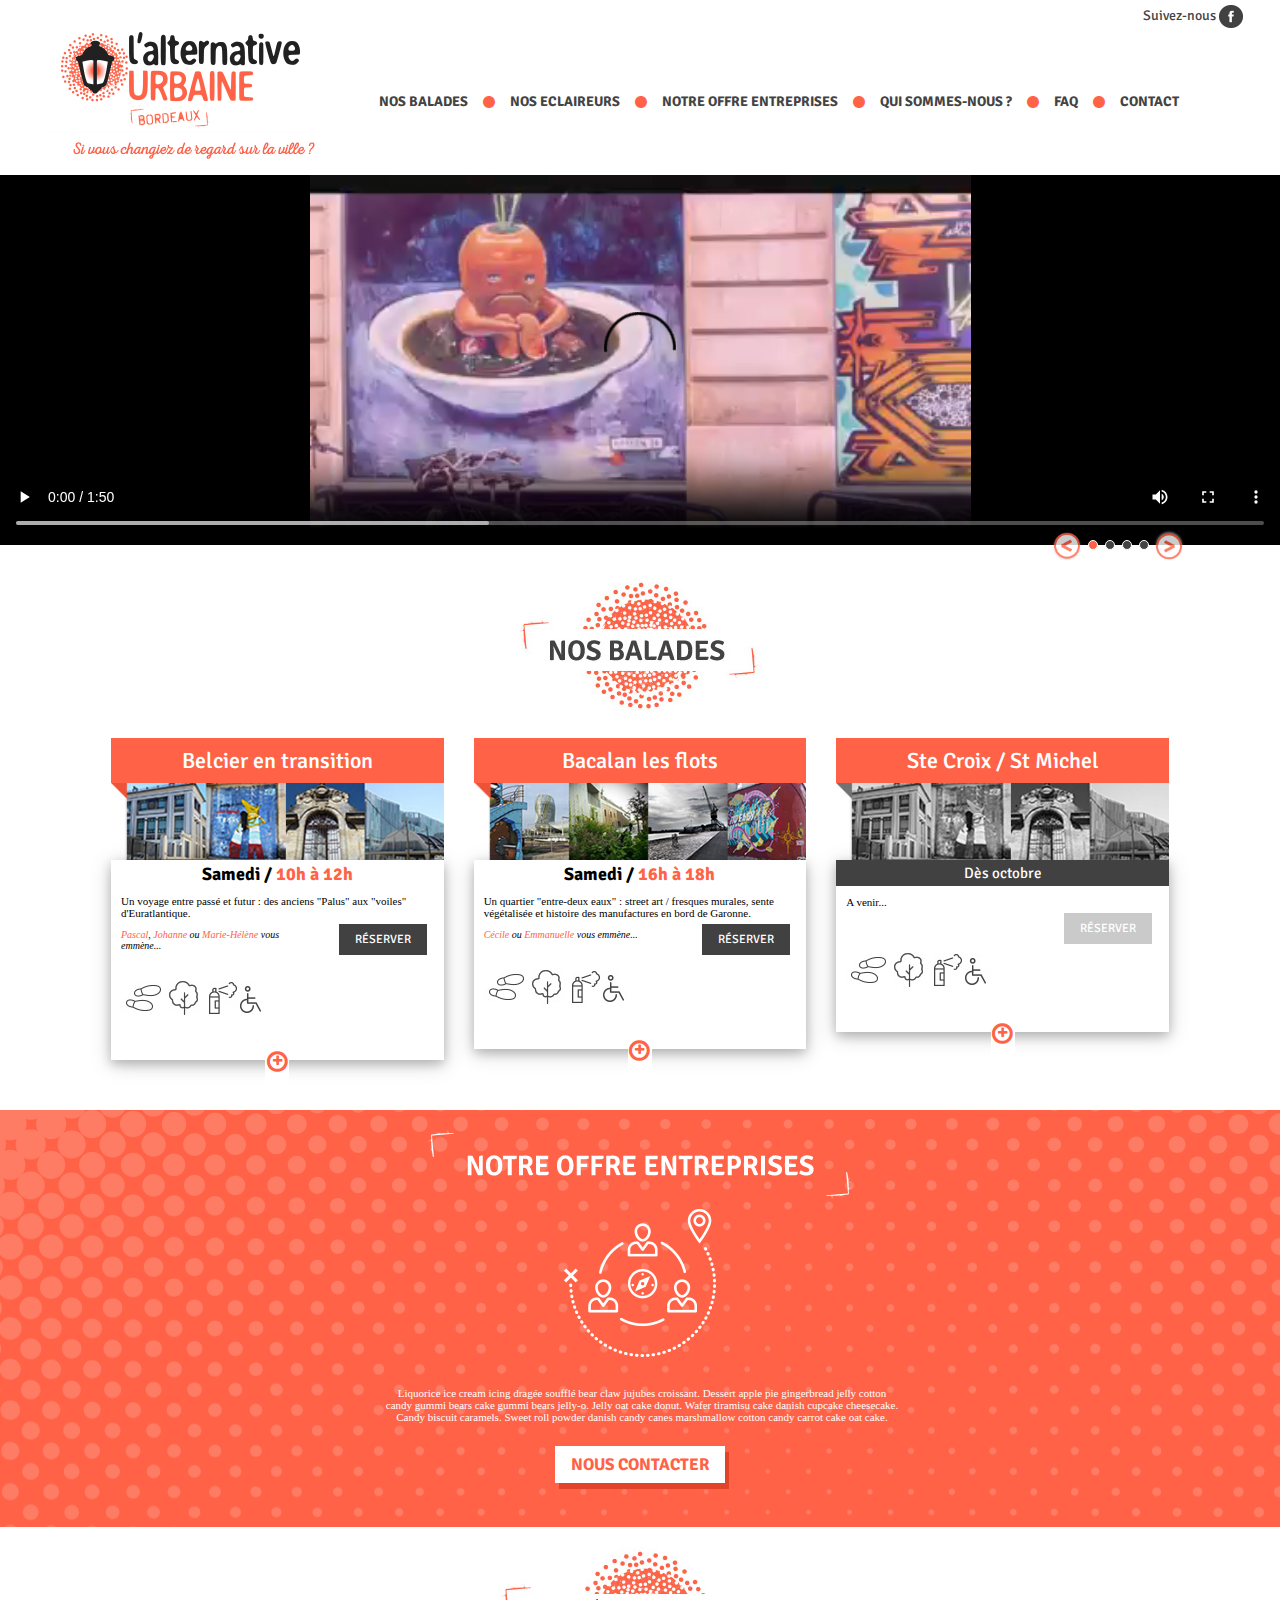
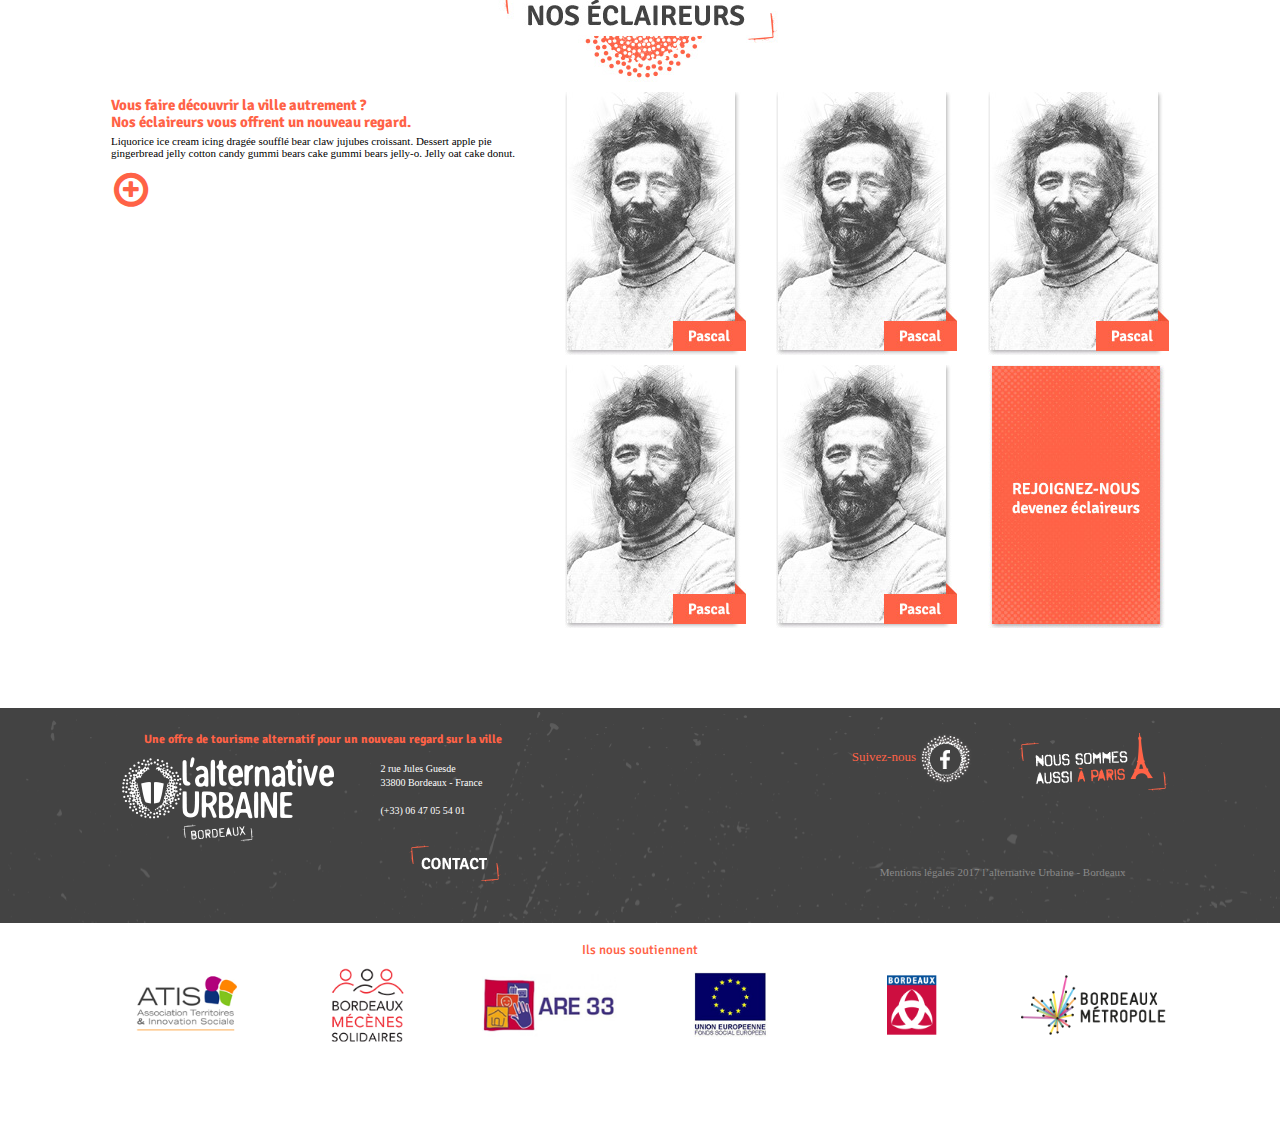
==== commit d92ca859: "v1.2 menu centré et pas sur deux lignes" ====
--- a/index.html
+++ b/index.html
@@ -34,13 +34,13 @@
 		<ul class="nav navbar-nav navbar-right"><li>Suivez-nous <i class="fa fa-facebook-square" aria-hidden="true"></i> </li></ul>
 	</div>  -->
 
-			<div id="navfb">
+<div id="navfb">
 		<a href=""> Suivez-nous <img src="img/fbtop.png"></a> <!--<i class="fa fa-facebook-square" aria-hidden="true"></i> -->
 	</div> 
 
+	
+	
 <nav class="navbar navbar-default"> <!-- navbar-fixed-top-->
-
-
 
 	<div class="container-fluid" id="monMenu">
 	
@@ -78,7 +78,7 @@
 		</div>
 		
 		<div class="collapse navbar-collapse" id="myNavbar">
-		  <ul class="nav navbar-nav navbar-right">
+		  <ul class="nav navbar-nav "><!--navbar-right-->
 			<!--<li><a href="#myPage">HOME</a></li>-->
 			<li><a href="#balades">NOS BALADES</a> <i class="fa fa-circle" aria-hidden="true"></i></li>
 			<li><a href="#noseclaireurs">NOS ECLAIREURS</a> <i class="fa fa-circle" aria-hidden="true"></i></li>
@@ -102,6 +102,9 @@
 
   </div>
 </nav>
+
+
+
 
 <div id="myCarousel" class="carousel slide" data-ride="carousel" data-interval="false">
 
--- a/style.css
+++ b/style.css
@@ -28,31 +28,6 @@
   .fa-circle{
 	color: #ff6246;
 }
-
- #monMenu {
-	display: flex;
-	 align-items: center;
-	 
-	     display: -webkit-flex; /* Safari */
-    -webkit-align-items: center; /* Safari 7.0+ */
-
-	 /*justify-content: space-between;*/
-/*flex-direction: row-reverse;*/
- }
-
-
-   #monMenu a {
-	  color: #434343 !important;
-  }
-  
-    #monMenu a:hover {
-      color: #ff6246 !important;
-  }
-  /*
-  .navbar-nav li a:hover {
-      color: #ff6246 !important;
-  }*/
- 
 
   #navfb1024{
 	  display:none;
@@ -81,26 +56,41 @@
    #navfb a:hover{
 	color: #ff6246;
  }
- 
- #myNavbar{
-	 /*margin-left: auto;*/
-	 /*float: right !important;*/
-	 	  	 /*line-height: 165px;*/
-			 
-    -webkit-flex: 1; /* Safari 6.1+ */
-    -ms-flex: 1; /* IE 10 */ 
-    flex: 1;
-		text-align: right;
- }
- 
-  #myNavbar navbar-nav{
-
-  /*flex-direction: row!important;
-  margin-right: auto!important;*/
- }
-  
-
-  
+
+ #monMenu {
+	 
+	display: flex;
+	 align-items: center;
+	 
+	     display: -webkit-flex; 
+    -webkit-align-items: center;  /* Safari 7.0+ */
+
+	 /*justify-content: space-between;*/
+/*flex-direction: row-reverse;*/
+
+   /* flex-direction: row; */ /* make main axis vertical */
+ /* center items vertically, in this case */
+
+
+ }
+
+ /* #monMenu .navcenter{ */
+	     
+ /* } */
+
+   #monMenu a {
+	  color: #434343 !important;
+  }
+  
+    #monMenu a:hover {
+      color: #ff6246 !important;
+  }
+  /*
+  .navbar-nav li a:hover {
+      color: #ff6246 !important;
+  }*/
+ 
+
  .navbar{
 	 max-width: 85%; /*80*/
 	 margin: auto;
@@ -112,20 +102,51 @@
  }
  
  
+ #myNavbar {
+	 /*margin-left: auto;*/
+	 /*float: right !important;*/
+	 	  	 /*line-height: 165px;*/
+			 
+			 
+			 /******* REMETTRE POUR ALIGN RIGHT ****/
+			 
+    /* -webkit-flex: auto;  */
+	
+    /* -ms-flex: auto;  */
+	
+    /* flex: auto; */
+	
+	width:100%;
+		
+ }
+ 
+ .navbar .navbar-nav {
+  display: inline-block;
+  float: none;
+  vertical-align: top;
+}
+
+.navbar .navbar-collapse {
+  text-align: center;
+}
+ 
+
+  
+
+ 
+ 
 #myNavbar .nav>li{
 
 	  font-weight: bold;
 	  color: #434343 !important;
-	  /*position: relative;*/
+
 	 display: flex !important;
 	  align-items: center !important;
 	  
 	  display: -webkit-flex!important; /* Safari */
     -webkit-align-items: center!important; /* Safari 7.0+ */
 
-	  /*  position: relative;
-  top: 50%;
-  transform: translateY(-50%);*/
+
 
   }
   
@@ -889,8 +910,23 @@
  }	
  
   .navbar {
-max-width:95%	
+max-width:95%;	
  }	
+ 
+	 }
+	 
+	      @media only screen and (min-width: 1025px) and (max-width: 1238px) {
+ .navbar li a{
+font-size: 11px;	
+max-width:100%;	
+
+ }	
+  .navbar li a{
+
+padding: 8px;
+ }	
+ 
+
  
 	 }
   
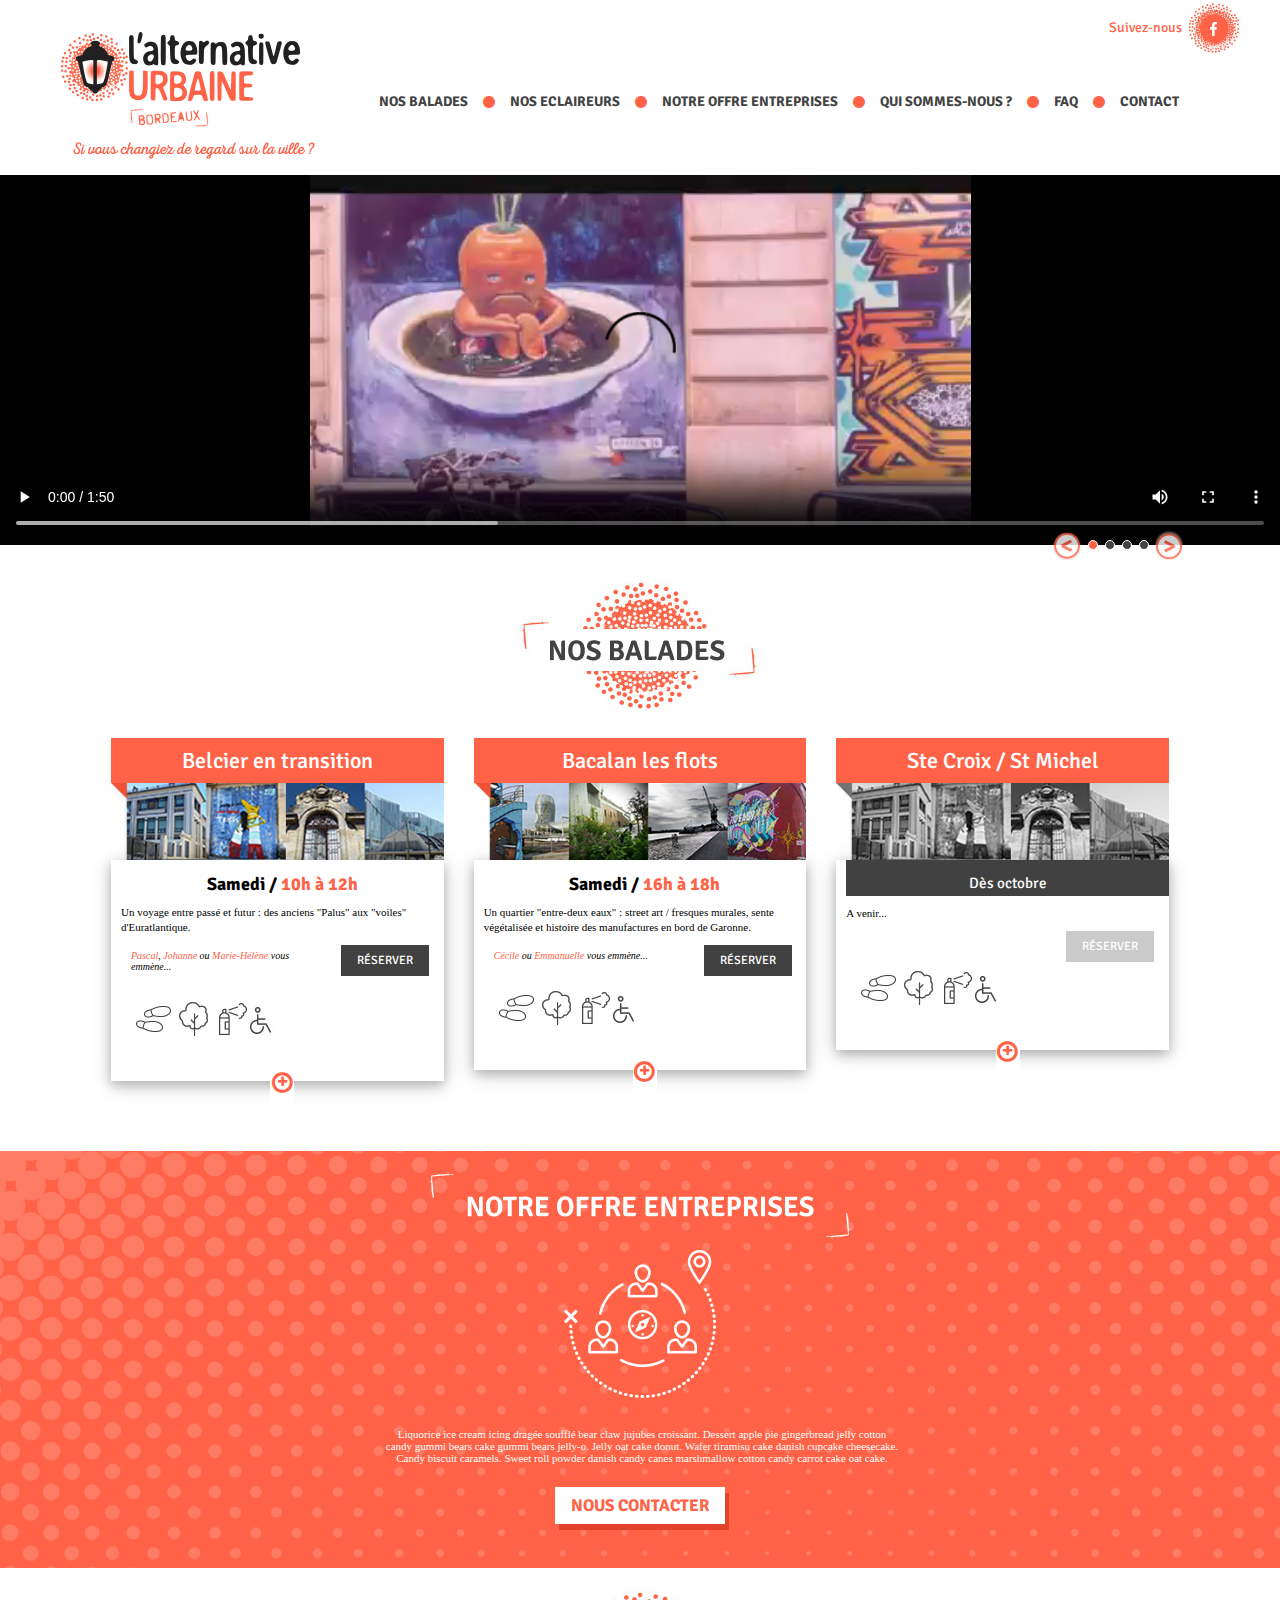
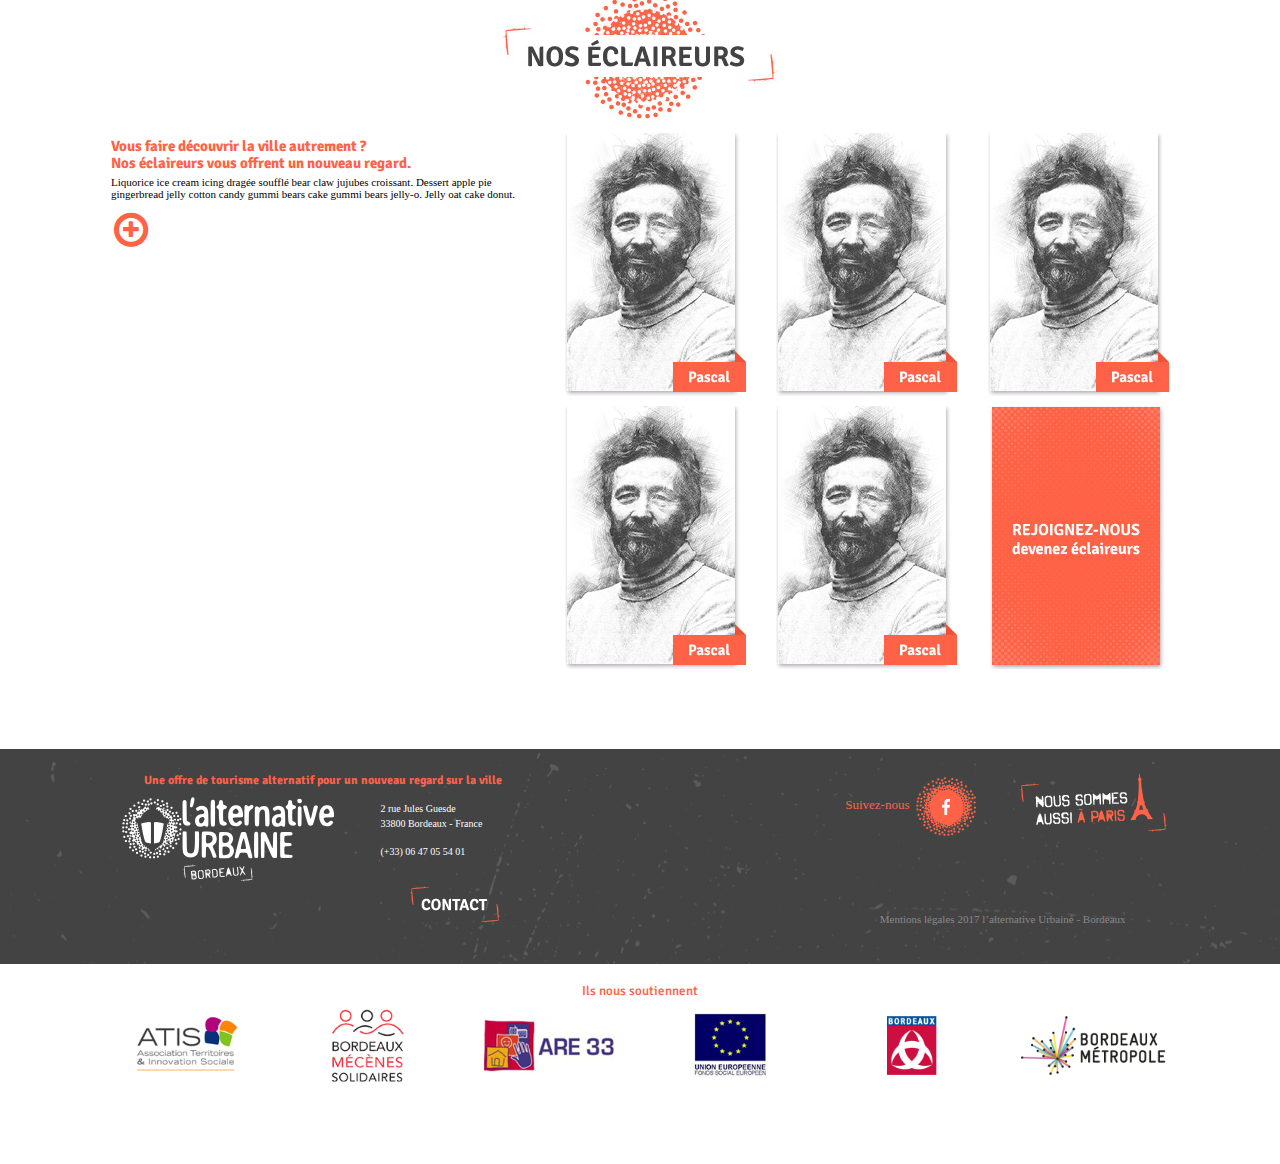
==== commit 4bfe3222: "v1.3 nosbalades ok" ====
--- a/index.html
+++ b/index.html
@@ -34,12 +34,13 @@
 		<ul class="nav navbar-nav navbar-right"><li>Suivez-nous <i class="fa fa-facebook-square" aria-hidden="true"></i> </li></ul>
 	</div>  -->
 
+	
+	 <!-- 1. nav FB -->
 <div id="navfb">
-		<a href=""> Suivez-nous <img src="img/fbtop.png"></a> <!--<i class="fa fa-facebook-square" aria-hidden="true"></i> -->
-	</div> 
-
-	
-	
+		<a href=""> Suivez-nous <img src="img/fbheader.png"></a> <!--<i class="fa fa-facebook-square" aria-hidden="true"></i> -->	
+</div>
+	
+	 <!-- 2. logo + nav -->
 <nav class="navbar navbar-default"> <!-- navbar-fixed-top-->
 
 	<div class="container-fluid" id="monMenu">
@@ -56,7 +57,7 @@
 		  <div class="logotop col-xs-8 col-sm-4"><a  href="#myPage"><img  src="img/logo1024.png" alt="Alternative Urbaine Bordeaux" ></a></div>
 		  
 		  <div class="col-sm-4" id="navfb1024">
-			<div ><a href=""> <img src="img/fbheader1024.png"><br>Suivez-nous </a></div>
+			<div ><a href=""> <img src="img/fbheader.png"><br>Suivez-nous </a></div>
 			<!--<i class="fa fa-facebook-square" aria-hidden="true"></i> -->
 			</div> 
 
@@ -80,7 +81,7 @@
 		<div class="collapse navbar-collapse" id="myNavbar">
 		  <ul class="nav navbar-nav "><!--navbar-right-->
 			<!--<li><a href="#myPage">HOME</a></li>-->
-			<li><a href="#balades">NOS BALADES</a> <i class="fa fa-circle" aria-hidden="true"></i></li>
+			<li><a href="nosbalades.html">NOS BALADES</a> <i class="fa fa-circle" aria-hidden="true"></i></li>
 			<li><a href="#noseclaireurs">NOS ECLAIREURS</a> <i class="fa fa-circle" aria-hidden="true"></i></li>
 			<li><a href="#offreentreprises">NOTRE OFFRE ENTREPRISES</a> <i class="fa fa-circle" aria-hidden="true"></i></li>
 			<li><a href="#qui">QUI SOMMES-NOUS ?</a> <i class="fa fa-circle" aria-hidden="true"></i></li>
@@ -105,12 +106,12 @@
 
 
 
-
+   <!-- 3. Carousel Homepage -->
 <div id="myCarousel" class="carousel slide" data-ride="carousel" data-interval="false">
 
 	
 	
-    <!-- Wrapper for slides -->
+ 
     <div class="carousel-inner" role="listbox">
 	
 	
@@ -206,6 +207,8 @@
 	      <!-- <span class="glyphicon glyphicon-chevron-left" aria-hidden="true"></span> -->
       <!-- <span class="glyphicon glyphicon-chevron-right" aria-hidden="true"></span> -->
 </div>
+
+
 
 <!-- Container (Balades -->
 <section id="balades" class="container-fluid text-center">
@@ -561,7 +564,7 @@
 		<div class="col-xs-12 col-sm-offset-1 col-sm-4 col-md-offset-3 col-md-4">
 			<div class="row">
 				<div class="col-xs-12 col-sm-6">
-					<h3>Suivez-nous <img src="img/facebook.png"></h3>
+					<h3>Suivez-nous <img src="img/fbfooter.png"></h3>
 				</div>
 
 				<div class="col-xs-12 col-sm-6">
--- a/style.css
+++ b/style.css
@@ -20,7 +20,9 @@
   }*/
   
   
-
+.orange{
+		color: #ff6246;
+  }
   
  
 /*************MENU*********/ 
@@ -32,35 +34,48 @@
   #navfb1024{
 	  display:none;
   }
+  
+    /* #navfb1024 a{ */
+	/* color: #ff6246!important; */
+ /* } */
   
   #navfb {
 	 max-width: 85%; /*85*/
 	 margin: auto;
-	 padding-top: 5px;
+	 /* padding-top: 5px; */
 	 padding-right: 5px;
 	 text-align: right;
 	 /*float: right;*/
-	 /*z-index: 9999;*/
+	 
+	 /**NEW**/
+	 /* z-index: 9999; */
+	 /* position: absolute; */
+	 /* top:0px; */
+	 /* right: 0px; */
  }
  
  #navfb li{
 		 font-family: Verdana;
 	/*font-weight: 400;*/
-	color: #434343;
+
+	color: #ff6246;
 
  }
  
   #navfb a{
-	color: #434343;
+	color: #ff6246;
  }
    #navfb a:hover{
 	color: #ff6246;
+		/* font-size: 10px; */
+	text-decoration: underline;
  }
 
  #monMenu {
 	 
 	display: flex;
 	 align-items: center;
+	 margin-top: -30px; /****** NEW ******/
 	 
 	     display: -webkit-flex; 
     -webkit-align-items: center;  /* Safari 7.0+ */
@@ -431,7 +446,7 @@
       #balades h3{
 		font-size: 18px !important;
 		margin-top: 0px;
-		padding-top: 5px;
+		padding-top: 15px;
 		font-weight: bold;
   }
   
@@ -455,11 +470,12 @@
 		font-family: Verdana;
 		text-align: left!important;
 		padding-top: 0px;
-		padding-right: 6px;
-		padding-left: 10px;
-		padding-bottom: 10px;
+		padding-right: 20px; /*6 */
+		/* padding-left: 10px; */
+		padding-bottom: 15px;
 		margin-top: 0px!important;
 		margin-bottom: 0px!important;
+		line-height: 15px;
 
   }
   
@@ -477,8 +493,9 @@
 
   }
   
-      #balades h5 a{
+      #balades a{
 		color: #ff6246;
+		font-style: italic;
 
   }
   
@@ -507,11 +524,11 @@
 }
 
 #balades .inactif{
-  background-color: #cacaca;
+  background-color: #cacaca!important;
 }
 
 #balades .inactif:hover{
-  background-color: #bababa;
+  background-color: #bababa!important;
 }
 
 .imagenb{
@@ -552,7 +569,7 @@
 	  
 	  
 	  .separationcol12mob{
-		  display: none;
+		  /* display: none; */
 	  }
 
 
@@ -560,7 +577,8 @@
  #balades .carte{
 	  background-color: #fff;
 	  /*margin: 10px;*/
-	  		padding: 0px;
+	  padding-left: 10px;
+	  		/* padding: 0px; */
 	  /*padding: 0 8px;*/
 	  /*padding: 0.01em 16px;*/
 	  /*box-shadow: 0 2px 4px 0 rgba(0,0,0,0.16),0 2px 10px 0 rgba(0,0,0,0.12)!important;*/
@@ -570,6 +588,17 @@
   
         #balades .icone{
 		margin-top: 15px;
+		/* float: left; */
+		max-width: 100%;
+
+  }
+  
+          #balades h6{
+		color:#818181;
+		font-size: 11px;
+		font-family: Verdana;
+		font-style: italic;
+		margin-right: 10px;
 
   }
   
@@ -1166,4 +1195,302 @@
   }
   
 	}
-  +	
+	
+	/***********************page nos balades********************************/
+	
+	#headerimg img{
+		width:100%;
+	}
+  
+  #bread{
+	 max-width:85%; 
+	 margin: auto;
+	 padding: 10px;
+  }
+    #bread img{
+ margin-right: 8px;
+	}
+	
+	#bread .chevron {
+		margin-right:5px;
+	}
+	
+	    #bread .texte{
+  font-size: 14px;
+  font-family: "Signika";
+  color: rgb(103, 103, 103);
+  line-height: 1.188;
+  text-align: left;
+
+
+	}
+	
+#balades	hr{
+		/* color: #b5b5b5; */
+		border-top: 1px solid #b5b5b5;
+	}
+	
+	#balades .alert{
+		text-align: left!important;
+		font-size: 12px;
+		font-weight: normal;
+		padding: 15px;
+		padding-left: 35px;
+		color: #ff6246;
+	}
+	
+		/* #balades span{ */
+/* padding-bottom:8px; */
+	/* } */
+
+		#balades .imgi{
+/* margin-bottom: -44px; */
+vertical-align: middle;
+margin-left: -22px;
+margin-top: 35px;
+float: left;
+	}
+	
+			#balades .marginbottom20{
+margin-bottom: 20px; 
+	}
+	
+	#balades .width50{
+		width:50%;
+	}
+	
+	/* .marginleft20{ */
+		/* margin-left: 20px; */
+	/* } */
+	
+	/* .margintopmoins20{ */
+		/* margin-top:-20px; */
+	/* } */
+	
+	
+	 #balades .arrow-upright {
+  width: 0%; 
+  height: 0; 
+  border-left: 0px solid transparent; 
+  border-right: 20px solid #ef5236;
+  border-bottom: 20px solid transparent;
+  display: inline-block;
+  background-color: transparent!important;
+  padding-left: 15px;
+}
+
+#balades .carte2{
+	  background-color: #fff;
+	  		padding: 0px;
+			margin-left: 20px;
+			margin-top:-25px;
+	  box-shadow: 0 4px 10px 0 rgba(0,0,0,0.2), 0 4px 20px 0 rgba(0,0,0,0.19);
+	  padding-left: 15px;
+	  padding-bottom: 15px;
+  }
+  
+        #balades	.btnreserver2 {
+  font-family: Signika!important;
+  color: #ffffff;
+  font-size: 14px;
+  		font-weight: bold ;
+		font-style: normal;
+  background-color: #414141;
+  padding: 8px 30px 8px 30px;
+  /* margin-top: 10px; */
+  text-decoration: none;
+  
+}
+  #balades .btnreserver2:hover {
+  background-color: #ff6246;
+  text-decoration: none;
+}
+
+.margintop8{
+	padding-top: 8px;
+	padding-left: 5px!important;
+}
+	
+	
+	        #fbcta h4{
+		font-size: 13px !important;
+		font-family: Verdana;
+		text-align: center!important;
+		padding-top: 45px;
+		/* padding-bottom: 45px; */
+		padding-right: 20px; /*6 */
+		/* padding-left: 10px; */
+		/* padding-bottom: 15px; */
+		margin-top: 0px!important;
+		margin-bottom: 0px!important;
+		line-height: 17px;
+
+  }
+  
+  #fbcta a{
+	  font-style: normal;
+	  font-weight: bold;
+	  font-size: 17px;
+	  /* margin-top: 10px; */
+  }
+	
+  /* #balades { */
+	  /* background-color: #fff; */
+	  	 /* max-width: 85%;  */
+	 /* margin: auto; */
+	 /* margin-bottom: 50px; */
+  /* } */
+  
+    /* #balades .titre{ */
+/* margin-bottom: 20px; */
+/* max-width: 100%; */
+/* } */
+  
+    /* #balades h1{ */
+		/* color: #434343 !important; */
+		/* font-size: 26px; */
+
+  /* } */
+  
+      /* #balades h2{ */
+		/* color: #fff !important; */
+		/* background-color: #ff6246; */
+		/* padding: 5px; */
+		/* font-size: 22px !important; */
+		/* line-height: 35px; */
+		/* margin: 0px !important; */
+  /* } */
+  
+      /* #balades h3{ */
+		/* font-size: 18px !important; */
+		/* margin-top: 0px; */
+		/* padding-top: 5px; */
+		/* font-weight: bold; */
+  /* } */
+  
+  /* #balades .avenir{ */
+	/* background-color: #414141!important; */
+	/* color: #fff!important; */
+	/* width: 100%; */
+  	/* font-size: 15px !important; */
+	/* font-weight: normal; */
+	/* padding-bottom: 5px; */
+/* } */
+
+
+  
+        /* #balades h3 .orange{ */
+		/* color: #ff6246; */
+  /* } */
+  
+          /* #balades h4{ */
+		/* font-size: 11px !important; */
+		/* font-family: Verdana; */
+		/* text-align: left!important; */
+		/* padding-top: 0px; */
+		/* padding-right: 6px; */
+		/* padding-left: 10px; */
+		/* padding-bottom: 10px; */
+		/* margin-top: 0px!important; */
+		/* margin-bottom: 0px!important; */
+
+  /* } */
+  
+            /* #balades h5{ */
+		/* font-size: 10px !important; */
+		/* font-family: Verdana; */
+		/* font-style: italic; */
+		/* text-align: left!important; */
+		/* padding-top: 0px; */
+		/* padding-right: 0px; */
+		/* padding-left: 10px; */
+		/* padding-bottom: 5px; */
+		/* margin-top: 0px!important; */
+
+  /* } */
+  
+      /* #balades h5 a{ */
+		/* color: #ff6246; */
+
+  /* } */
+  
+    /* #balades p{ */
+		/* margin:0px; */
+	/* } */
+	
+      /* #balades	.btnreserver { */
+  /* font-family: Signika!important; */
+  /* color: #ffffff; */
+  /* font-size: 12px; */
+  		/* font-style: normal; */
+  /* background-color: #414141; */
+  /* padding: 8px 16px 8px 16px; */
+  /* margin-top: 10px; */
+  /* text-decoration: none; */
+  
+/* } */
+/* #balades .btnreserver:hover { */
+  /* background-color: #ff6246; */
+  /* text-decoration: none; */
+/* } */
+
+/* #balades .inactif{ */
+  /* background-color: #cacaca; */
+/* } */
+
+/* #balades .inactif:hover{ */
+  /* background-color: #bababa; */
+/* } */
+
+/* .imagenb{ */
+	    /* filter: grayscale(100%); */
+    /* -webkit-filter: grayscale(100%); */
+    /* -moz-filter: grayscale(100%); */
+    /* -ms-filter: grayscale(100%); */
+    /* -o-filter: grayscale(100%); */
+/* } */
+
+
+
+/* #balades .btnplus { */
+  /* color: #ff6246; */
+  /* font-size: 9px; */
+  /* font-weight: normal; */
+  /* margin-top: 10px; */
+  /* text-decoration: none; */
+
+  
+/* } */
+
+/* #balades .btnplus:hover { */
+  /* color: #414141; */
+  /* text-decoration: none; */
+/* } */
+
+/* #balades .boutonplus{ */
+		  /* line-height: 50px!important; */
+	  /* } */
+	  
+/* #balades .bgblanc{ */
+  /* background-color: #fff; */
+	  /* } */
+	  
+	  
+	  /* .separationcol12mob{ */
+		  /* display: none; */
+	  /* } */
+
+
+
+ /* #balades .carte{ */
+	  /* background-color: #fff; */
+	  		/* padding: 0px; */
+	  /* box-shadow: 0 4px 10px 0 rgba(0,0,0,0.2), 0 4px 20px 0 rgba(0,0,0,0.19) */
+  /* } */
+  
+  
+        /* #balades .icone{ */
+		/* margin-top: 15px; */
+
+  /* } */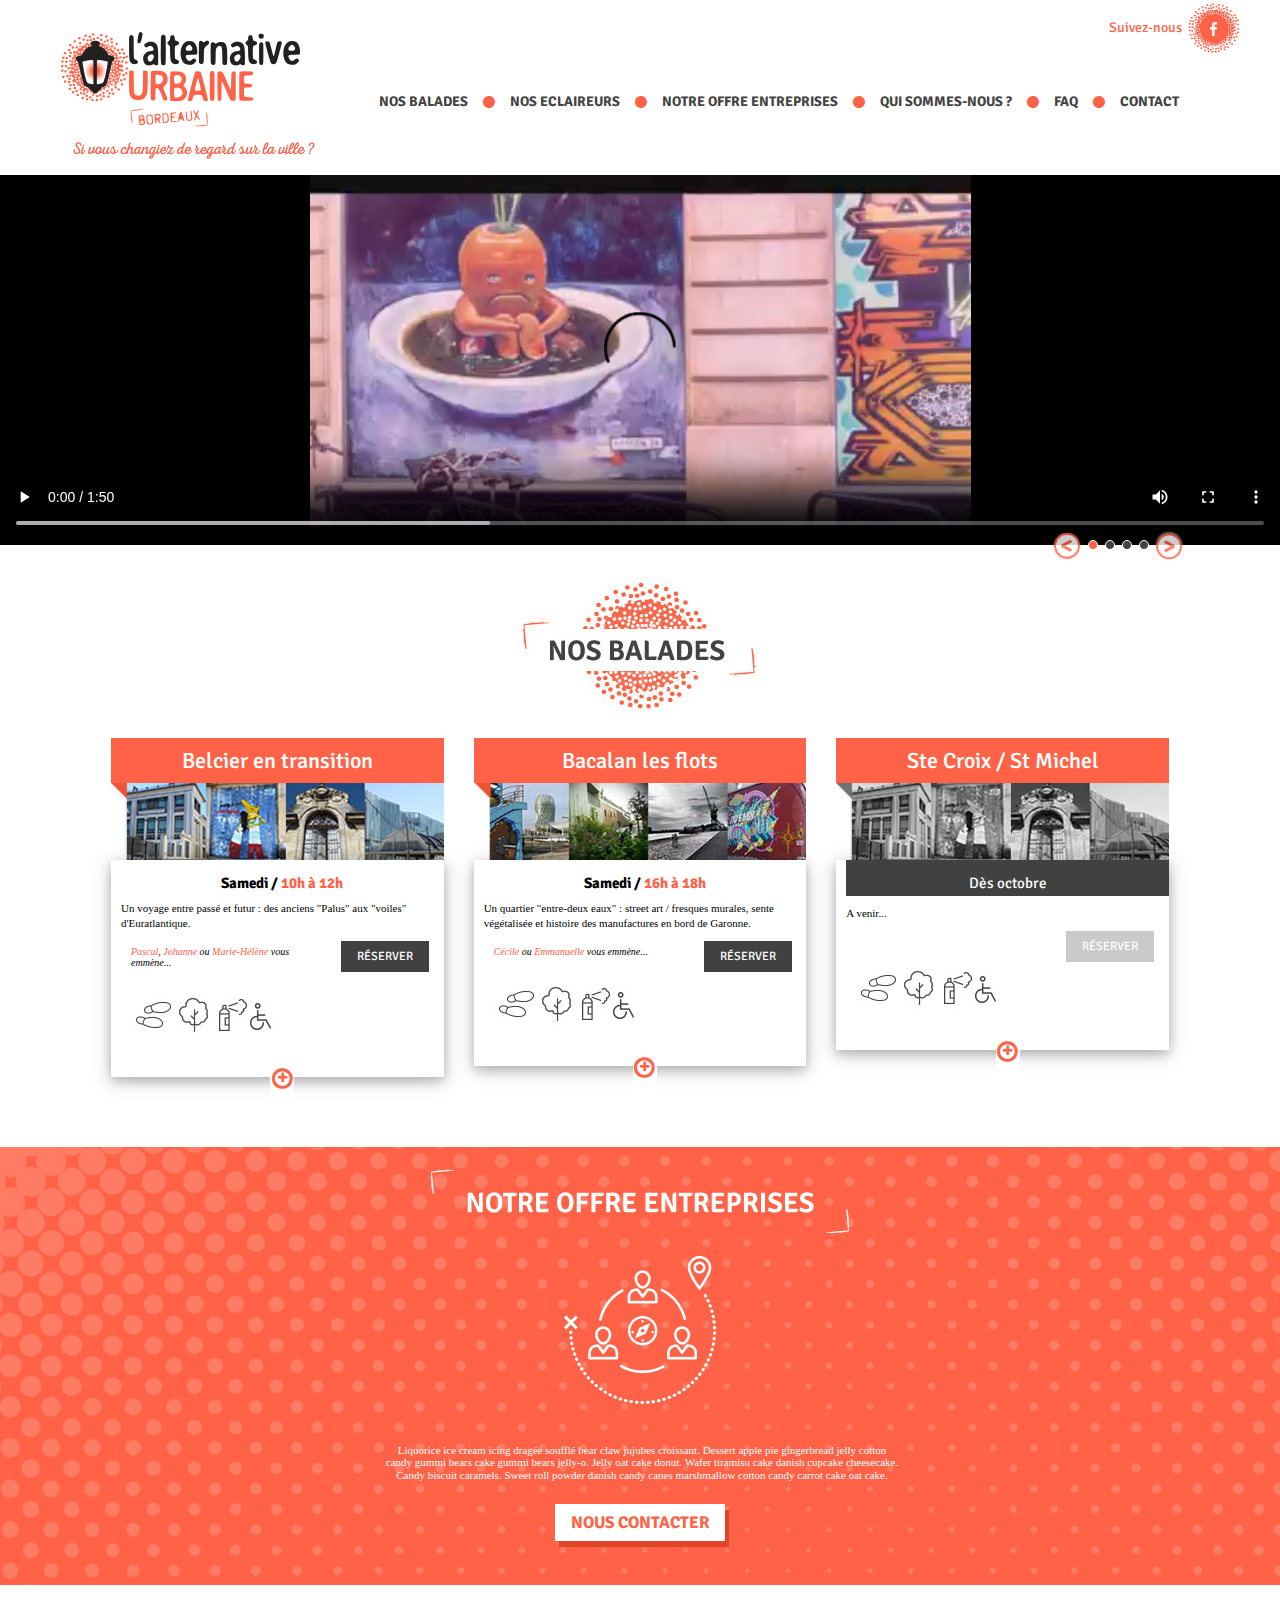
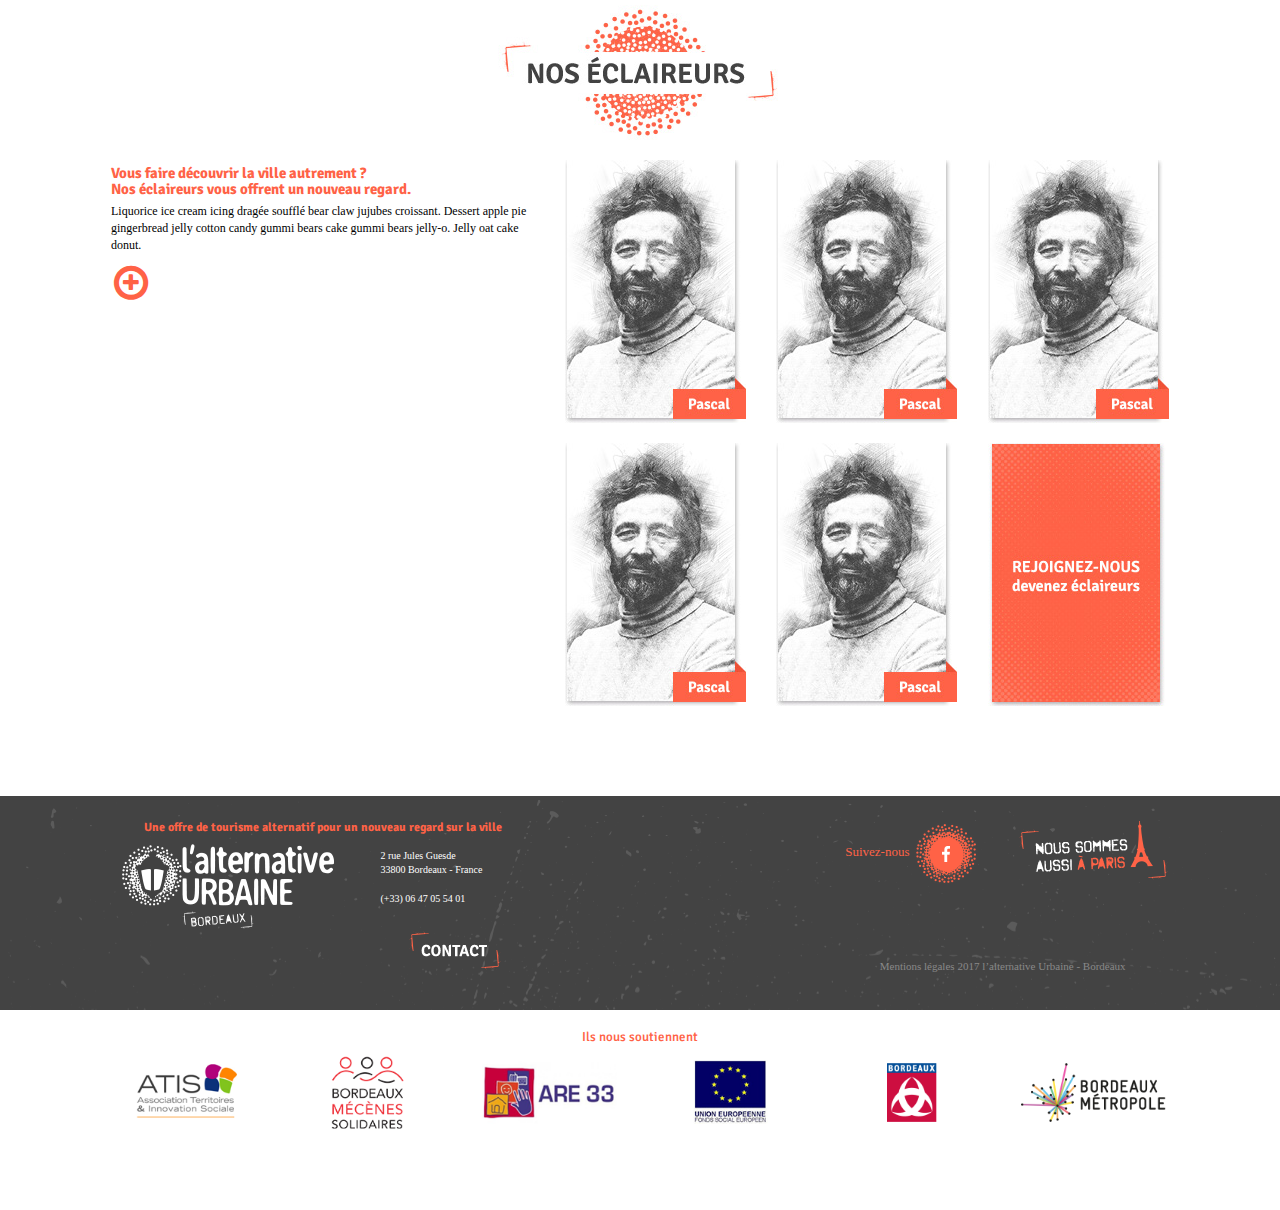
==== commit f985485e: "ajustements + 2 pages (4 en tout)" ====
--- a/index.html
+++ b/index.html
@@ -54,7 +54,7 @@
 			<span class="icon-bar"></span>                        
 		  </button>
 		  </div>
-		  <div class="logotop col-xs-8 col-sm-4"><a  href="#myPage"><img  src="img/logo1024.png" alt="Alternative Urbaine Bordeaux" ></a></div>
+		  <div class="logotop col-xs-8 col-sm-4"><a  href="index.html"><img  src="img/logo1024.png" alt="Alternative Urbaine Bordeaux" ></a></div>
 		  
 		  <div class="col-sm-4" id="navfb1024">
 			<div ><a href=""> <img src="img/fbheader.png"><br>Suivez-nous </a></div>
@@ -71,7 +71,7 @@
 			<span class="icon-bar"></span>                        
 		  </button>
 		  
-		  <div class="logotop"><a  href="#myPage"><img  src="img/logo.png" alt="Alternative Urbaine Bordeaux" ></a></div>
+		  <div class="logotop"><a  href="index.html"><img  src="img/logo.png" alt="Alternative Urbaine Bordeaux" ></a></div>
 		  
 		  <div id="navfb1024">
 			<a href=""> Suivez-nous <img src="img/fbtop.png"></a> <!--<i class="fa fa-facebook-square" aria-hidden="true"></i> -->
@@ -82,11 +82,11 @@
 		  <ul class="nav navbar-nav "><!--navbar-right-->
 			<!--<li><a href="#myPage">HOME</a></li>-->
 			<li><a href="nosbalades.html">NOS BALADES</a> <i class="fa fa-circle" aria-hidden="true"></i></li>
-			<li><a href="#noseclaireurs">NOS ECLAIREURS</a> <i class="fa fa-circle" aria-hidden="true"></i></li>
-			<li><a href="#offreentreprises">NOTRE OFFRE ENTREPRISES</a> <i class="fa fa-circle" aria-hidden="true"></i></li>
-			<li><a href="#qui">QUI SOMMES-NOUS ?</a> <i class="fa fa-circle" aria-hidden="true"></i></li>
-			<li><a href="#faq">FAQ</a> <i class="fa fa-circle" aria-hidden="true"></i></li>
-			<li><a href="#contact">CONTACT</a></li>
+			<li><a href="noseclaireurs.html">NOS ECLAIREURS</a> <i class="fa fa-circle" aria-hidden="true"></i></li>
+			<li><a href="offreentreprises.html">NOTRE OFFRE ENTREPRISES</a> <i class="fa fa-circle" aria-hidden="true"></i></li>
+			<li><a href="qui.html">QUI SOMMES-NOUS ?</a> <i class="fa fa-circle" aria-hidden="true"></i></li>
+			<li><a href="faq.html">FAQ</a> <i class="fa fa-circle" aria-hidden="true"></i></li>
+			<li><a href="contact.html">CONTACT</a></li>
 			<!--
 			<li class="dropdown">
 			  <a class="dropdown-toggle" data-toggle="dropdown" href="#">MORE
@@ -210,7 +210,7 @@
 
 
 
-<!-- Container (Balades -->
+<!-- Container Balades -->
 <section id="balades" class="container-fluid text-center">
   <!--<h1>NOS BALADES</h1>-->
     <div class="row">
--- a/style.css
+++ b/style.css
@@ -2,7 +2,7 @@
       /*font: 400 15px/1.8 Lato, sans-serif;*/
       color: #000;
 	  background-color: #fff;
-	 font-family: Signika !important;
+	 font-family: Signika ;
   }
  
 
@@ -94,8 +94,14 @@
  /* } */
 
    #monMenu a {
-	  color: #434343 !important;
-  }
+	  color: #434343;
+  }
+  
+     #monMenu a .active {
+	  color: #ff6246 !important;
+	  background-color: #fff!important;
+  }
+  
   
     #monMenu a:hover {
       color: #ff6246 !important;
@@ -189,7 +195,7 @@
 
   .navbar-nav li.active a {
       color: #ff6246 !important;
-      background-color: #29292c !important;
+      background-color: #fff !important;
   }
   .navbar-default .navbar-toggle {
       border-color: transparent;
@@ -205,6 +211,15 @@
       background-color: red !important;
   }
   
+  
+  
+/* .navbar-default .navbar-nav>.active>a{  */
+	  /* background-color:#fff!important; */
+	  /* color: #ff6246; */
+  /* }  */
+  
+  	  /* color: #ff6246 !important; */
+	  /* background-color: #fff!important; */
   
 /*************CAROUSEL****************/
 
@@ -407,6 +422,12 @@
   
   /*ol{display:inline;text-align: right;}*/
   
+  
+ .titre{
+margin-bottom: 20px;
+max-width: 100%;
+}
+  
   /**************** NOS BALADES **************/
   
   
@@ -420,10 +441,10 @@
 	 /*background-image: url("img/belcier-en-transition.jpg");*/
   }
   
-    #balades .titre{
-margin-bottom: 20px;
-max-width: 100%;
-}
+    /* #balades .titre{ */
+/* margin-bottom: 20px; */
+/* max-width: 100%; */
+/* } */
   
     #balades h1{
 		color: #434343 !important;
@@ -444,7 +465,7 @@
   }
   
       #balades h3{
-		font-size: 18px !important;
+		font-size: 15px !important;
 		margin-top: 0px;
 		padding-top: 15px;
 		font-weight: bold;
@@ -478,6 +499,7 @@
 		line-height: 15px;
 
   }
+  
   
             #balades h5{
 		font-size: 10px !important;
@@ -643,10 +665,10 @@
 
   }
   
-      #offreentreprises .titre{
-margin-bottom: 10px;
-max-width: 100%;
-}
+      /* #offreentreprises .titre{ */
+/* margin-bottom: 10px; */
+/* max-width: 100%; */
+/* } */
   
  #offreentreprises .btnnouscontacter{
 	   font-family: Signika!important; 
@@ -686,14 +708,14 @@
    
   #noseclaireurs{
 	 background-color: #fff;
-	 max-width: 100%; /*80*/
+	 max-width: 85%; /*80*/
 	 margin: auto; 
 	 min-height: 200px;
   }
   
   #noseclaireurs .contenu{
 
-	 max-width: 85%; /*80*/
+	 /* max-width: 85%; */
 	 margin: auto;
 	 /*background-color: #ee2246;	*/
 	 min-height: 200px;	 
@@ -702,10 +724,10 @@
 
   }
   
-        #noseclaireurs .titre{
-margin-bottom: 10px;
-max-width: 100%;
-}
+        /* #noseclaireurs .titre{ */
+/* margin-bottom: 10px; */
+/* max-width: 100%; */
+/* } */
 
   
 
@@ -723,15 +745,19 @@
   }
   
           #noseclaireurs h4{
-		font-size: 11px !important;
+		font-size: 12px !important;
 		font-family: Verdana;
 		text-align: left!important;
 		color: #000;
 		padding-top: 5px;
 		margin-top: 0px!important;
 		margin-bottom: 0px!important;
-
-  }
+		line-height: 1.4;
+
+  }
+  
+
+
 
       #noseclaireurs h2{
 		font-family: Signika;
@@ -1197,7 +1223,7 @@
 	}
 	
 	
-	/***********************page nos balades********************************/
+	/***********************pages********************************/
 	
 	#headerimg img{
 		width:100%;
@@ -1226,12 +1252,13 @@
 
 	}
 	
-#balades	hr{
+hr{
 		/* color: #b5b5b5; */
 		border-top: 1px solid #b5b5b5;
-	}
-	
-	#balades .alert{
+		/* margin-bottom:30px; */
+	}
+	
+.alert{
 		text-align: left!important;
 		font-size: 12px;
 		font-weight: normal;
@@ -1240,33 +1267,32 @@
 		color: #ff6246;
 	}
 	
-		/* #balades span{ */
-/* padding-bottom:8px; */
-	/* } */
-
-		#balades .imgi{
-/* margin-bottom: -44px; */
-vertical-align: middle;
+
+
+ .imgi{
 margin-left: -22px;
 margin-top: 35px;
 float: left;
 	}
 	
-			#balades .marginbottom20{
+ .imgi2{
+margin-left: -22px;
+margin-top: 25px;
+float: left;
+	}
+	
+ .marginbottom20{
 margin-bottom: 20px; 
 	}
-	
-	#balades .width50{
+	 .marginbottom35{
+margin-bottom: 35px; 
+	}
+	
+.width50{
 		width:50%;
 	}
 	
-	/* .marginleft20{ */
-		/* margin-left: 20px; */
-	/* } */
-	
-	/* .margintopmoins20{ */
-		/* margin-top:-20px; */
-	/* } */
+
 	
 	
 	 #balades .arrow-upright {
@@ -1311,7 +1337,11 @@
 	padding-top: 8px;
 	padding-left: 5px!important;
 }
-	
+
+.paddingtop8{
+	padding-top: 8px;
+	/* padding-left: 5px!important; */
+}	
 	
 	        #fbcta h4{
 		font-size: 13px !important;
@@ -1334,163 +1364,253 @@
 	  font-size: 17px;
 	  /* margin-top: 10px; */
   }
-	
-  /* #balades { */
-	  /* background-color: #fff; */
-	  	 /* max-width: 85%;  */
-	 /* margin: auto; */
-	 /* margin-bottom: 50px; */
+  
+  
+  
+  /***********page qui**************/
+  
+  
+  #projet{
+
+	 max-width: 100%; /*80*/
+	 margin: auto; 
+	  background-color: #fff;
+	 min-height: 200px;
+	 margin-bottom: 50px;
+  }
+  
+  #projet .contenu{
+
+	 max-width: 85%; /*80*/
+	 margin: auto;
+	 /*background-color: #ee2246;	*/
+	 /* min-height: 200px;	  */
+	 margin-top: 20px;
+
+  }
+
+
+  
+    #projet h1{
+		color: #434343 !important;
+		font-size: 26px;
+
+  }
+  
+  
+  
+      #projet h2{
+		color: #ff6246;
+		/* padding: 5px; */
+		font-size: 16px !important;
+		line-height: 1.9;
+		/* margin: 0px !important; */
+		font-family: "Signika";
+		/* line-height: 0.955; */
+		font-weight: bold; 
+		margin-bottom: 10px;
+  }
+  
+
+
+  
+      #projet h3{
+		font-size: 14px ;
+		margin-top: 0px;
+		/* padding-top: 15px; */
+		line-height: 1.3;
+				font-family: "Verdana";
+		
+  }
+
+
+        #projet .legende{
+		font-size: 11px ;
+		margin-top: 10px;
+		/* padding-top: 15px; */
+		/* line-height: 1.3; */
+				font-family: "Signika";
+		
+  }
+  
+  #projet .btnplus {
+  color: #ff6246;
+  font-size: 15px;
+  font-weight: normal;
+  margin-top: 10px;
+  text-decoration: none;
+  /* text-align: left!important; */
+  
+}
+
+#projet .btnplus:hover {
+  color: #414141;
+}
+
+  
+    /***************section rejoindre********/
+  
+  #rejoindre{
+	 background-color: #ff6246;
+	 max-width: 100%; /*80*/
+	 margin: auto; 
+padding-top: 10px;
+	 min-height: 200px;
+		 background-image: url('img/trame.png');
+		 background-repeat: repeat-x;
+  }
+  
+  #rejoindre .contenu{
+
+	 max-width: 65%; /*80*/
+	 margin: auto;
+	 /*background-color: #ee2246;	*/
+	 min-height: 200px;	 
+		margin-bottom: 50px!important;
+	 margin-top: 20px;
+
+  }
+  
+#rejoindre h2{
+
+  font-size: 22px;
+  font-family: "Signika";
+  color: rgb(255, 255, 255);
+    /* font-weight: bold; */
+  line-height: 1.313;
+  	 margin-top: 10px;
+	 padding-bottom: 15px;
+  }
+  
+#rejoindre h3{
+
+  font-size: 18px;
+  font-family: "Signika";
+  color: rgb(255, 255, 255);
+    /* font-weight: bold; */
+  line-height: 1.313;
+  	 margin-top: 10px;
+	 text-align: left;
+  }
+  
+  #rejoindre h5{
+
+  font-size: 16px;
+  font-family: "Signika";
+  color: rgb(255, 255, 255);
+    /* font-weight: bold; */
+  line-height: 1.313;
+  	 margin-top: 10px;
+	 text-align: justify;
+  }
+  
+    #rejoindre ul{
+		/* list-style-type: circle; */
+		color:#000;
+	}
+	
+	  #rejoindre li:before {
+    /* content: "•"; / */
+    padding-right: 8px;
+    color: #000;
+}
+  
+  #rejoindre li{
+
+  font-size: 16px;
+  font-family: "Signika";
+  /* color: rgb(255, 255, 255); */
+  line-height: 1.313;
+  	 margin-top: 10px;
+	 text-align: left;
+  }
+  
+
+   
+    /***************section soutenir********/
+  
+  #soutenir{
+	 max-width: 100%; /*80*/
+	 margin: auto; 
+	  background-color: #fff;
+	 min-height: 200px;
+	 margin-bottom: 50px;
+  }
+  
+  #soutenir .contenu{
+
+	 max-width: 65%; /*80*/
+	 margin: auto;
+	 /*background-color: #ee2246;	*/
+	 /* min-height: 200px;	  */
+	 margin-top: 20px;
+
+  }
+  
+
+  
+#soutenir h2{
+
+  font-size: 22px;
+  font-family: "Signika";
+  color: #ff6246;
+    /* font-weight: bold; */
+  line-height: 1.313;
+  	 margin-top: 10px;
+	 padding-bottom: 15px;
+  }
+  
+/* #soutenir h3{ */
+
+  /* font-size: 18px; */
+  /* font-family: "Signika"; */
+  /* color: #000; */
+    /* /* font-weight: bold; */ */
+  /* line-height: 1.313; */
+  	 /* margin-top: 10px; */
+	 /* text-align: left; */
   /* } */
   
-    /* #balades .titre{ */
-/* margin-bottom: 20px; */
-/* max-width: 100%; */
-/* } */
-  
-    /* #balades h1{ */
-		/* color: #434343 !important; */
-		/* font-size: 26px; */
-
-  /* } */
-  
-      /* #balades h2{ */
-		/* color: #fff !important; */
-		/* background-color: #ff6246; */
-		/* padding: 5px; */
-		/* font-size: 22px !important; */
-		/* line-height: 35px; */
-		/* margin: 0px !important; */
-  /* } */
-  
-      /* #balades h3{ */
-		/* font-size: 18px !important; */
-		/* margin-top: 0px; */
-		/* padding-top: 5px; */
-		/* font-weight: bold; */
-  /* } */
-  
-  /* #balades .avenir{ */
-	/* background-color: #414141!important; */
-	/* color: #fff!important; */
-	/* width: 100%; */
-  	/* font-size: 15px !important; */
-	/* font-weight: normal; */
-	/* padding-bottom: 5px; */
-/* } */
-
-
-  
-        /* #balades h3 .orange{ */
-		/* color: #ff6246; */
-  /* } */
-  
-          /* #balades h4{ */
-		/* font-size: 11px !important; */
-		/* font-family: Verdana; */
-		/* text-align: left!important; */
-		/* padding-top: 0px; */
-		/* padding-right: 6px; */
-		/* padding-left: 10px; */
-		/* padding-bottom: 10px; */
-		/* margin-top: 0px!important; */
-		/* margin-bottom: 0px!important; */
-
-  /* } */
-  
-            /* #balades h5{ */
-		/* font-size: 10px !important; */
-		/* font-family: Verdana; */
-		/* font-style: italic; */
-		/* text-align: left!important; */
-		/* padding-top: 0px; */
-		/* padding-right: 0px; */
-		/* padding-left: 10px; */
-		/* padding-bottom: 5px; */
-		/* margin-top: 0px!important; */
-
-  /* } */
-  
-      /* #balades h5 a{ */
-		/* color: #ff6246; */
-
-  /* } */
-  
-    /* #balades p{ */
-		/* margin:0px; */
-	/* } */
-	
-      /* #balades	.btnreserver { */
-  /* font-family: Signika!important; */
-  /* color: #ffffff; */
-  /* font-size: 12px; */
-  		/* font-style: normal; */
-  /* background-color: #414141; */
-  /* padding: 8px 16px 8px 16px; */
+  #soutenir h5{
+
+  font-size: 16px;
+  font-family: "Verdana";
+  color: #000;
+    /* font-weight: bold; */
+  line-height: 1.313;
+  	 margin-top: 10px;
+	 text-align: left;
+  }
+  
+      #soutenir	.btndon {
+  font-family: Signika!important;
+  color: #ffffff;
+  font-size: 14px;
+  		font-weight: bold ;
+		font-style: normal;
+  background-color: #414141;
+  padding: 8px 30px 8px 30px;
   /* margin-top: 10px; */
-  /* text-decoration: none; */
-  
-/* } */
-/* #balades .btnreserver:hover { */
-  /* background-color: #ff6246; */
-  /* text-decoration: none; */
-/* } */
-
-/* #balades .inactif{ */
-  /* background-color: #cacaca; */
-/* } */
-
-/* #balades .inactif:hover{ */
-  /* background-color: #bababa; */
-/* } */
-
-/* .imagenb{ */
-	    /* filter: grayscale(100%); */
-    /* -webkit-filter: grayscale(100%); */
-    /* -moz-filter: grayscale(100%); */
-    /* -ms-filter: grayscale(100%); */
-    /* -o-filter: grayscale(100%); */
-/* } */
-
-
-
-/* #balades .btnplus { */
-  /* color: #ff6246; */
-  /* font-size: 9px; */
-  /* font-weight: normal; */
-  /* margin-top: 10px; */
-  /* text-decoration: none; */
-
-  
-/* } */
-
-/* #balades .btnplus:hover { */
-  /* color: #414141; */
-  /* text-decoration: none; */
-/* } */
-
-/* #balades .boutonplus{ */
-		  /* line-height: 50px!important; */
-	  /* } */
-	  
-/* #balades .bgblanc{ */
-  /* background-color: #fff; */
-	  /* } */
-	  
-	  
-	  /* .separationcol12mob{ */
-		  /* display: none; */
-	  /* } */
-
-
-
- /* #balades .carte{ */
-	  /* background-color: #fff; */
-	  		/* padding: 0px; */
-	  /* box-shadow: 0 4px 10px 0 rgba(0,0,0,0.2), 0 4px 20px 0 rgba(0,0,0,0.19) */
-  /* } */
-  
-  
-        /* #balades .icone{ */
-		/* margin-top: 15px; */
-
-  /* } */+  text-decoration: none;
+  
+}
+
+  #soutenir	.btndon:hover {
+  background-color: #ff6246;
+  text-decoration: none;
+}
+
+  #soutenir .liendon{
+
+  font-size: 10px;
+  font-family: "Verdana";
+  color: #9b9b9b;
+  line-height: 1.313;
+  	 margin-top: 10px;
+  }
+  
+    #soutenir a{
+
+  color: #9b9b9b;
+
+  }
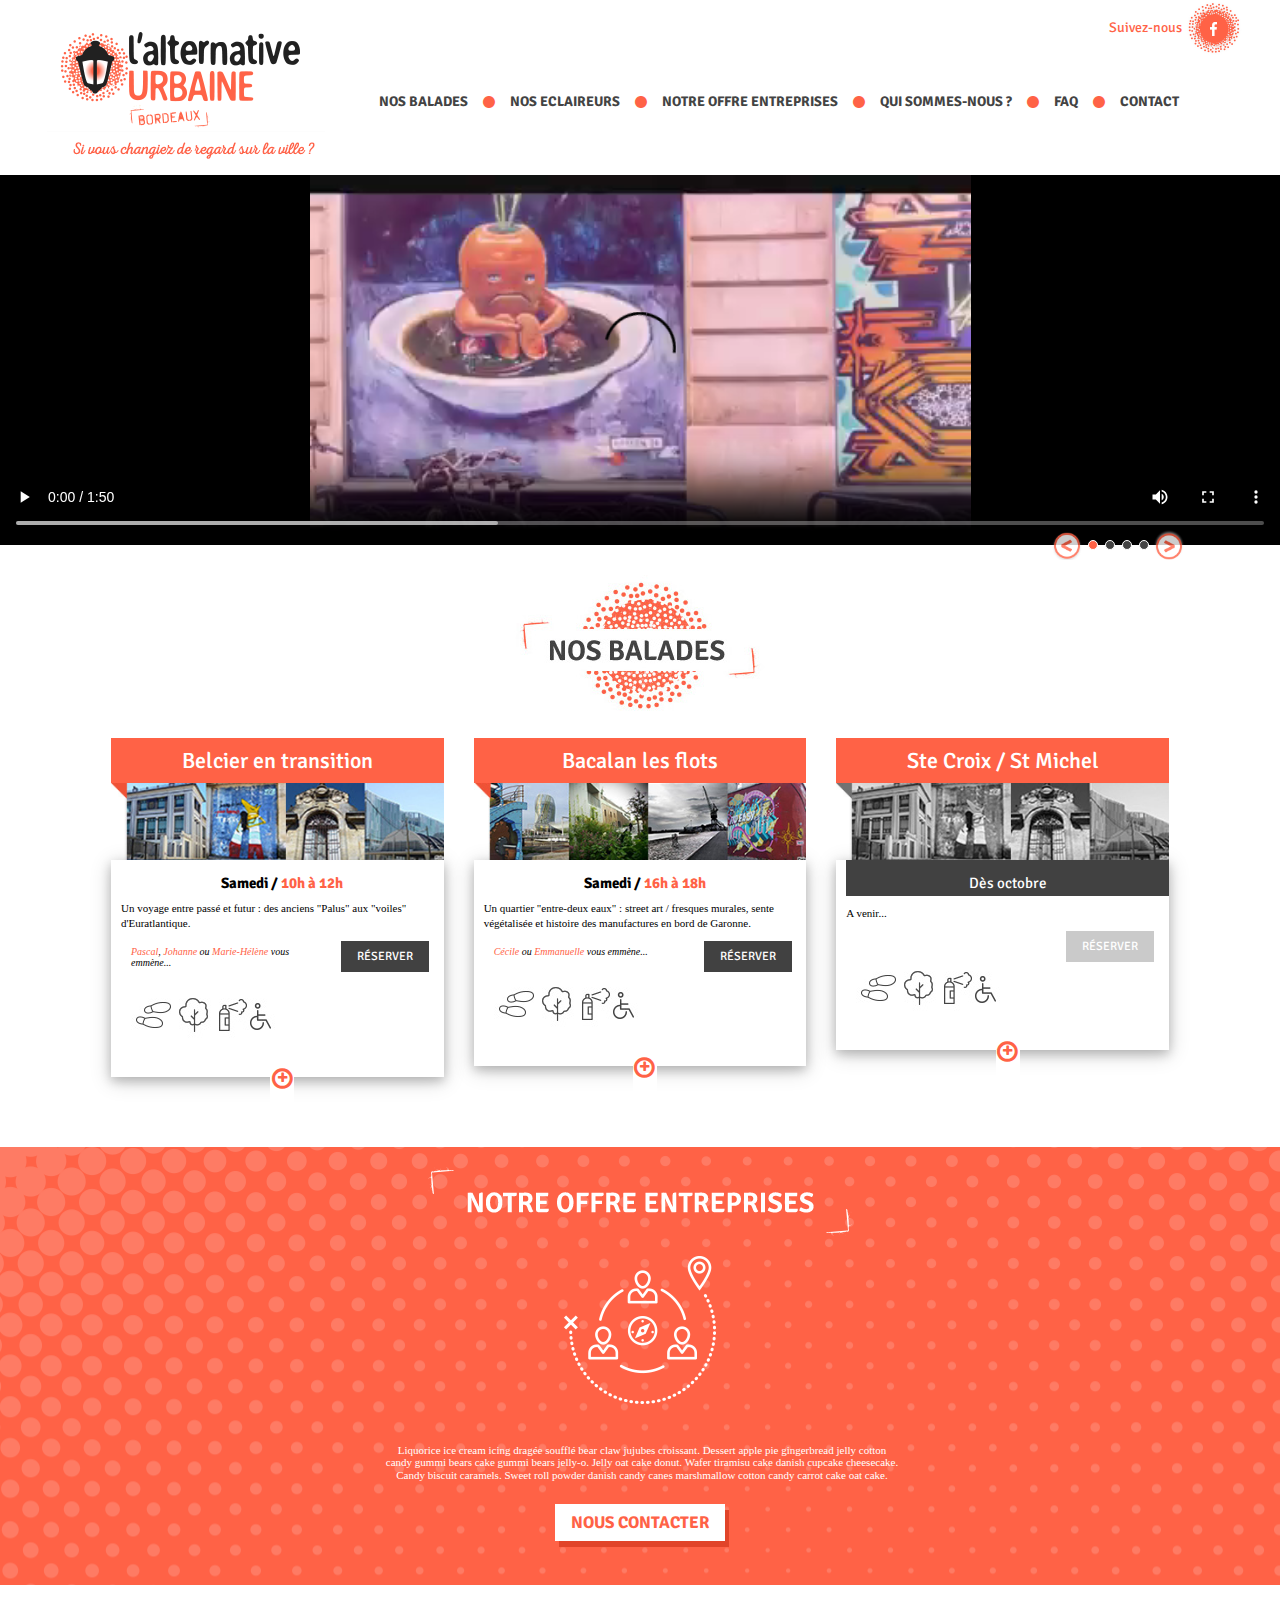
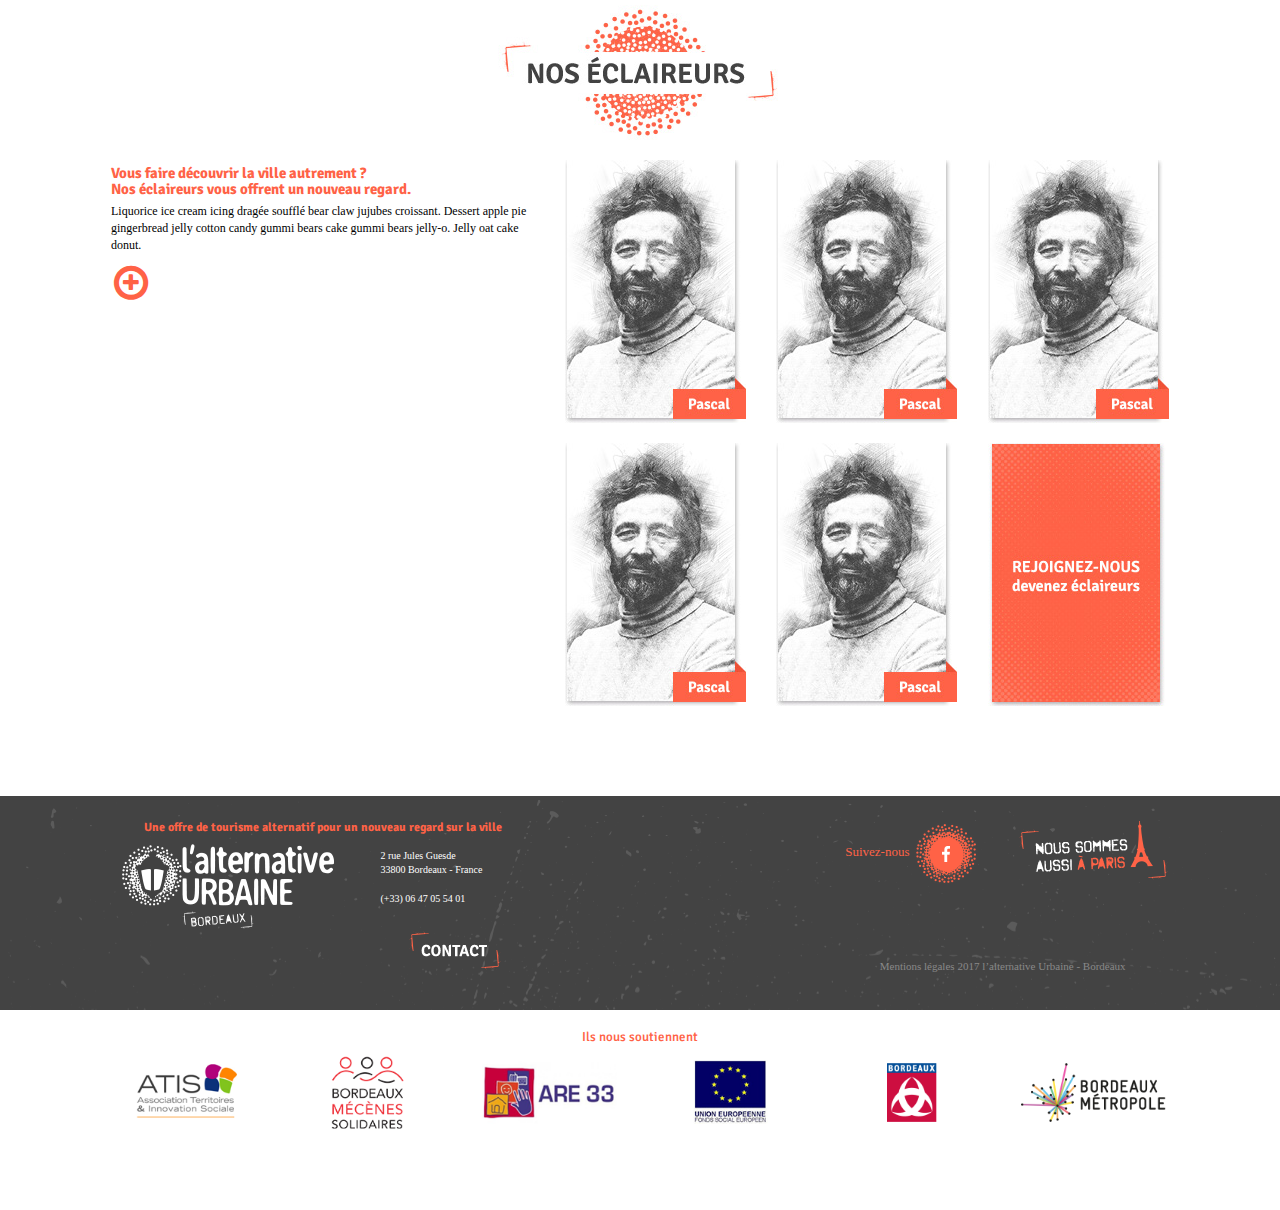
==== commit 0370ff68: "V1.9 toutes les pages sauf offre entreprises" ====
--- a/index.html
+++ b/index.html
@@ -497,38 +497,7 @@
 </section>
 
 
-<!-- Container (Contact Section) -->
-<!-- <div id="contact" class="container-fluid"> -->
-  <!-- <h3 class="text-center">Contact</h3> -->
-  <!-- <p class="text-center"><em>We love our fans!</em></p> -->
-
-  <!-- <div class="row"> -->
-    <!-- <div class="col-md-4"> -->
-      <!-- <p>Fan? Drop a note.</p> -->
-      <!-- <p><span class="glyphicon glyphicon-map-marker"></span>Chicago, US</p> -->
-      <!-- <p><span class="glyphicon glyphicon-phone"></span>Phone: +00 1515151515</p> -->
-      <!-- <p><span class="glyphicon glyphicon-envelope"></span>Email: mail@mail.com</p> -->
-    <!-- </div> -->
-    <!-- <div class="col-md-8"> -->
-      <!-- <div class="row"> -->
-        <!-- <div class="col-sm-6 form-group"> -->
-          <!-- <input class="form-control" id="name" name="name" placeholder="Name" type="text" required> -->
-        <!-- </div> -->
-        <!-- <div class="col-sm-6 form-group"> -->
-          <!-- <input class="form-control" id="email" name="email" placeholder="Email" type="email" required> -->
-        <!-- </div> -->
-      <!-- </div> -->
-      <!-- <textarea class="form-control" id="comments" name="comments" placeholder="Comment" rows="5"></textarea> -->
-      <!-- <br> -->
-      <!-- <div class="row"> -->
-        <!-- <div class="col-md-12 form-group"> -->
-          <!-- <button class="btn pull-right" type="submit">Send</button> -->
-        <!-- </div> -->
-      <!-- </div> -->
-    <!-- </div> -->
-  <!-- </div> -->
-
-<!-- </div> -->
+
 
 
 
--- a/style.css
+++ b/style.css
@@ -955,6 +955,744 @@
 	 margin-top:10px;
  }
  
+ 
+ 
+ 
+ 
+ 
+ 
+ 
+	
+	/***********************page nos balades********************************/
+	
+	#headerimg img{
+		width:100%;
+	}
+  
+  #bread{
+	 max-width:85%; 
+	 margin: auto;
+	 padding: 10px;
+  }
+    #bread img{
+ margin-right: 8px;
+	}
+	
+	#bread .chevron {
+		margin-right:5px;
+	}
+	
+	    #bread .texte{
+  font-size: 14px;
+  font-family: "Signika";
+  color: rgb(103, 103, 103);
+  line-height: 1.188;
+  text-align: left;
+
+
+	}
+	
+hr{
+		/* color: #b5b5b5; */
+		border-top: 1px solid #b5b5b5;
+		/* margin-bottom:30px; */
+	}
+	
+.alert{
+		text-align: left!important;
+		font-size: 12px;
+		font-weight: normal;
+		padding: 15px;
+		padding-left: 35px;
+		color: #ff6246;
+	}
+	
+
+
+ .imgi{
+margin-left: -22px;
+margin-top: 35px;
+float: left;
+	}
+	
+ .imgi2{
+margin-left: -22px;
+margin-top: 25px;
+float: left;
+	}
+	
+ .marginbottom20{
+margin-bottom: 20px; 
+	}
+	 .marginbottom35{
+margin-bottom: 35px; 
+	}
+	
+.width50{
+		width:50%;
+	}
+	
+
+	
+	
+	 #balades .arrow-upright {
+  width: 0%; 
+  height: 0; 
+  border-left: 0px solid transparent; 
+  border-right: 20px solid #ef5236;
+  border-bottom: 20px solid transparent;
+  display: inline-block;
+  background-color: transparent!important;
+  padding-left: 15px;
+}
+
+ #balades .carte2{
+	  background-color: #fff;
+	  		padding: 0px;
+			margin-left: 20px;
+			margin-top:-25px;
+	  box-shadow: 0 4px 10px 0 rgba(0,0,0,0.2), 0 4px 20px 0 rgba(0,0,0,0.19);
+	  padding-left: 15px;
+	  padding-bottom: 15px;
+  }
+  
+        #balades	.btnreserver2 {
+  font-family: Signika!important;
+  color: #ffffff;
+  font-size: 14px;
+  		font-weight: bold ;
+		font-style: normal;
+  background-color: #414141;
+  padding: 8px 30px 8px 30px;
+  /* margin-top: 10px; */
+  text-decoration: none;
+  
+}
+  #balades .btnreserver2:hover {
+  background-color: #ff6246;
+  text-decoration: none;
+}
+
+.margintop8{
+	padding-top: 8px;
+	padding-left: 5px!important;
+}
+
+.paddingtop8{
+	padding-top: 8px;
+	/* padding-left: 5px!important; */
+}	
+	
+	        #fbcta h4{
+		font-size: 13px !important;
+		font-family: Verdana;
+		text-align: center!important;
+		padding-top: 45px;
+		/* padding-bottom: 45px; */
+		padding-right: 20px; /*6 */
+		/* padding-left: 10px; */
+		/* padding-bottom: 15px; */
+		margin-top: 0px!important;
+		margin-bottom: 0px!important;
+		line-height: 17px;
+
+  }
+  
+  #fbcta a{
+	  font-style: normal;
+	  font-weight: bold;
+	  font-size: 17px;
+	  /* margin-top: 10px; */
+  }
+  
+  
+  
+  /***********page qui**************/
+  
+  
+  #projet{
+
+	 max-width: 100%; /*80*/
+	 margin: auto; 
+	  background-color: #fff;
+	 min-height: 200px;
+	 margin-bottom: 50px;
+  }
+  
+  #projet .contenu{
+
+	 max-width: 85%; /*80*/
+	 margin: auto;
+	 /*background-color: #ee2246;	*/
+	 /* min-height: 200px;	  */
+	 margin-top: 20px;
+
+  }
+
+
+  
+    #projet h1{
+		color: #434343 !important;
+		font-size: 26px;
+
+  }
+  
+  
+  
+      #projet h2{
+		color: #ff6246;
+		/* padding: 5px; */
+		font-size: 16px !important;
+		line-height: 1.9;
+		/* margin: 0px !important; */
+		font-family: "Signika";
+		/* line-height: 0.955; */
+		font-weight: bold; 
+		margin-bottom: 10px;
+  }
+  
+
+
+  
+      #projet h3{
+		font-size: 14px ;
+		margin-top: 0px;
+		/* padding-top: 15px; */
+		line-height: 1.3;
+				font-family: "Verdana";
+		
+  }
+
+
+        #projet .legende{
+		font-size: 11px ;
+		margin-top: 10px;
+		/* padding-top: 15px; */
+		/* line-height: 1.3; */
+				font-family: "Signika";
+		
+  }
+  
+  #projet .btnplus {
+  color: #ff6246;
+  font-size: 15px;
+  font-weight: normal;
+  margin-top: 10px;
+  text-decoration: none;
+  /* text-align: left!important; */
+  
+}
+
+#projet .btnplus:hover {
+  color: #414141;
+}
+
+  
+    /***************section rejoindre********/
+  
+  #rejoindre{
+	 background-color: #ff6246;
+	 max-width: 100%; /*80*/
+	 margin: auto; 
+padding-top: 20px;
+	 min-height: 200px;
+		 background-image: url('img/trame.png');
+		 background-repeat: repeat-x;
+  }
+  
+  #rejoindre .contenu{
+
+	 max-width: 60%; /*80*/
+	 margin: auto;
+	 /*background-color: #ee2246;	*/
+	 min-height: 200px;	 
+		margin-bottom: 30px;
+	 margin-top: 20px;
+
+  }
+  
+#rejoindre h2{
+
+  font-size: 22px;
+  font-family: "Signika";
+  color: rgb(255, 255, 255);
+    /* font-weight: bold; */
+  line-height: 1.313;
+  	 margin-top: 10px;
+	 padding-bottom: 15px;
+  }
+  
+#rejoindre h3{
+
+  font-size: 18px;
+  font-family: "Signika";
+  color: rgb(255, 255, 255);
+    /* font-weight: bold; */
+  line-height: 1.313;
+  	 margin-top: 10px;
+	 text-align: left;
+  }
+  
+  #rejoindre h5{
+
+  font-size: 16px;
+  font-family: "Signika";
+  color: rgb(255, 255, 255);
+    /* font-weight: bold; */
+  line-height: 1.313;
+  	 margin-top: 10px;
+	 text-align: justify;
+  }
+  
+    #rejoindre ul{
+		/* list-style-type: circle; */
+		color:#000;
+	}
+	
+	  #rejoindre li:before {
+    /* content: "•"; / */
+    padding-right: 8px;
+    color: #000;
+}
+  
+  #rejoindre li{
+
+  font-size: 16px;
+  font-family: "Signika";
+  /* color: rgb(255, 255, 255); */
+  line-height: 1.313;
+  	 margin-top: 10px;
+	 text-align: left;
+  }
+  
+
+   
+    /***************section soutenir********/
+  
+  #soutenir{
+	 max-width: 100%; /*80*/
+	 margin: auto; 
+	  background-color: #fff;
+	 min-height: 200px;
+	 margin-bottom: 50px;
+	 padding-top: 20px
+  }
+  
+  #soutenir .contenu{
+
+	 max-width: 60%; /*80*/
+	 margin: auto;
+	 /*background-color: #ee2246;	*/
+	 /* min-height: 200px;	  */
+	 margin-top: 20px;
+
+  }
+  
+
+  
+#soutenir h2{
+
+  font-size: 22px;
+  font-family: "Signika";
+  color: #ff6246;
+    /* font-weight: bold; */
+  line-height: 1.313;
+  	 margin-top: 10px;
+	 padding-bottom: 15px;
+  }
+  
+
+  
+  
+    #soutenir h5{
+
+  font-size: 16px;
+  font-family: "Signika";
+  color: #000;
+    /* font-weight: bold; */
+  line-height: 1.313;
+  	 margin-top: 10px;
+	 text-align: left;
+  }
+  
+  
+      #soutenir	.btndon {
+  font-family: Signika!important;
+  color: #ffffff;
+  font-size: 14px;
+  		font-weight: bold ;
+		font-style: normal;
+  background-color: #414141;
+  padding: 8px 30px 8px 30px;
+  text-decoration: none;
+  
+  
+}
+
+  #soutenir	.btndon:hover {
+  background-color: #ff6246;
+  text-decoration: none;
+}
+
+  #soutenir .liendon{
+
+  font-size: 10px;
+  font-family: "Verdana";
+  color: #9b9b9b;
+  line-height: 1.313;
+  	 margin-top: 10px;
+  }
+  
+    #soutenir a{
+
+  color: #9b9b9b;
+
+  }
+  
+ 
+ 
+ 
+ /************ FAQ *************/
+ 
+ .btn{
+	 float: right;
+	 background-color: transparent;
+	 padding: 0px;
+ }
+ 
+ .btn:focus{
+	 outline: 0px;
+ }
+  .btn:active{
+	 outline: 0px;
+ }
+ 
+  .panel-default{
+	  border-bottom: 1px solid #b5b5b5;
+  }
+ 
+ .panel-default>.panel-heading{
+	background-color: #fff;
+	 
+ }
+ 
+ .panel-body{
+	 padding-top: 0px;
+	 padding-right: 10%;
+ }
+ 
+ .panel-group .panel-heading+.panel-collapse>.panel-body, .panel-group .panel-heading+.panel-collapse>.list-group
+ {
+	 border-top: 0px;
+ }
+ 
+ 
+ 
+ 
+  #faq{
+
+	 max-width: 100%; /*80*/
+	 margin: auto; 
+	  background-color: #fff;
+	 min-height: 200px;
+	 margin-bottom: 50px;
+  }
+  
+  #faq .contenu{
+
+	 max-width: 85%; /*80*/
+	 margin: auto;
+	 /*background-color: #ee2246;	*/
+	 /* min-height: 200px;	  */
+	 margin-top: 20px;
+
+  }
+
+
+  
+    /* #faq h1{ */
+		/* color: #434343 !important; */
+		/* font-size: 26px; */
+
+  /* } */
+  
+  
+  
+      #faq h2{
+		color: #ff6246;
+		font-size: 16px !important;
+		/* line-height: 1.9; */
+		font-family: "Signika";
+		font-weight: bold; 
+		margin-bottom: 10px;
+		margin-top: 10px;
+  }
+  
+
+
+  
+      #faq h3{
+		font-size: 14px ;
+		margin-top: 0px;
+		/* padding-top: 15px; */
+		line-height: 1.3;
+				font-family: "Verdana";
+		
+  }
+ 
+ 
+ 
+  #faqinfo{
+	 max-width: 100%; /*80*/
+	 margin: auto; 
+	  background-color: #fff;
+	 min-height: 200px;
+	 margin-bottom: 50px;
+	 padding-top: 20px
+  }
+  
+  #faqinfo .contenu{
+
+	 max-width: 60%; /*80*/
+	 margin: auto;
+	 /*background-color: #ee2246;	*/
+	 /* min-height: 200px;	  */
+	 margin-top: 20px;
+
+  }
+  
+
+  
+#faqinfo h2{
+
+  font-size: 22px;
+  font-family: "Signika";
+  color: #ff6246;
+    /* font-weight: bold; */
+  line-height: 1.313;
+  	 margin-top: 10px;
+	 padding-bottom: 15px;
+  }
+  
+      #faqinfo h3{
+		font-size: 14px ;
+		margin-top: 0px;
+		/* padding-top: 15px; */
+		line-height: 1.3;
+				font-family: "Verdana";
+		
+  }
+ 
+  
+
+  
+      #faqinfo	.btncontacter {
+  font-family: Signika!important;
+  color: #ffffff;
+  font-size: 14px;
+  		font-weight: bold ;
+		font-style: normal;
+  background-color: #414141;
+  padding: 8px 30px 8px 30px;
+  text-decoration: none;
+  
+  
+}
+
+  #faqinfo	.btncontacter:hover {
+  background-color: #ff6246;
+  text-decoration: none;
+}
+
+  #faqinfo .liendon{
+
+  font-size: 10px;
+  font-family: "Verdana";
+  color: #9b9b9b;
+  line-height: 1.313;
+  	 margin-top: 10px;
+  }
+  
+    #faqinfo a{
+
+  color: #9b9b9b;
+
+  }
+ 
+ 
+ /*********************** CONTACT ************/
+ 
+ 
+  #contact{
+
+	 max-width: 100%; /*80*/
+	 margin: auto; 
+	  background-color: #fff;
+	 min-height: 200px;
+	 margin-bottom: 50px;
+  }
+  
+  #contact .contenu{
+
+	 max-width: 85%; /*80*/
+	 margin: auto;
+	 /*background-color: #ee2246;	*/
+	 /* min-height: 200px;	  */
+	 margin-top: 20px;
+
+  }
+
+
+  
+    #contact h1{
+		color: #434343 !important;
+		font-size: 26px;
+
+  }
+  
+  
+  
+      #contact h2{
+		color: #ff6246;
+		font-size: 16px !important;
+		line-height: 1.9;
+		font-family: "Signika";
+		font-weight: bold; 
+		margin-bottom: 10px;
+		margin-top: 30px;
+  }
+  
+
+
+  
+      #contact h3{
+		font-size: 14px ;
+		margin-top: 0px;
+		line-height: 1.3;
+				font-family: "Verdana";
+		
+  }
+
+
+        #contact .legende{
+		font-size: 11px ;
+		margin-top: 10px;
+				font-family: "Signika";
+		
+  }
+  
+  #contact .btnplus {
+  color: #ff6246;
+  font-size: 15px;
+  font-weight: normal;
+  margin-top: 10px;
+  text-decoration: none;
+  
+}
+
+#contact .btnplus:hover {
+  color: #414141;
+}
+ 
+ .floatleft{
+	 float:left;
+ }
+ 
+ .paddingright10{
+	 padding-right: 10px;
+ }
+ 
+ 
+ .logoaddress{
+	 float: left;
+	 	 padding-right: 20px;
+ }
+ 
+ address{
+	 font-family: Verdana;
+	 font-size: 11px;
+ }
+ 
+ 
+  #contact .carte2{
+	  background-color: #fff;
+	  		padding: 0px;
+			margin-left: 20px;
+			margin-top:-25px;
+	  box-shadow: 0 4px 10px 0 rgba(0,0,0,0.2), 0 4px 20px 0 rgba(0,0,0,0.19);
+	  padding-left: 15px;
+	  padding-bottom: 15px;
+	  padding-right: 15px
+  }
+
+  
+  
+   
+    /* #balades h1{ */
+		/* color: #434343 !important; */
+		/* font-size: 26px; */
+
+  /* } */
+  
+  
+        #contactform {
+			margin-top: 30px;
+		}
+  
+      #contactform h2{
+		color: #fff !important;
+		background-color: #ff6246;
+		padding: 5px;
+		font-size: 22px !important;
+		line-height: 35px;
+		margin: 0px !important;
+		font-weight: normal;
+		padding-left:10px;
+  }
+  
+      /* #balades h3{ */
+		/* font-size: 15px !important; */
+		/* margin-top: 0px; */
+		/* padding-top: 15px; */
+		/* font-weight: bold; */
+  /* } */
+  
+        #contactform h5{
+			margin-bottom: 2px;
+			margin-top: 10px;
+		}
+  
+  	 #contactform .arrow-upright {
+  width: 0%; 
+  height: 0; 
+  border-left: 0px solid transparent; 
+  border-right: 20px solid #ef5236;
+  border-bottom: 20px solid transparent;
+  display: inline-block;
+  background-color: transparent!important;
+  padding-left: 15px;
+}
+  
+        #contactform	.btnenvoyer {
+  font-family: Signika!important;
+  color: #ffffff;
+  font-size: 14px;
+  		/* font-weight: bold ; */
+		font-style: normal;
+  background-color: #414141;
+  padding: 8px 30px 8px 30px;
+  text-decoration: none;
+  margin-top: 30px;
+  border-radius: 0px;
+  border: 0;
+  
+}
+
+  #contactform	.btnenvoyer:hover {
+  background-color: #ff6246;
+  text-decoration: none;
+}
+
  
   /************desktop 1200************/
  
@@ -1199,7 +1937,7 @@
   }
   
   
-  /*************480****************/
+      /*************480****************/
   
   
     @media only screen and (max-width: 480px) {
@@ -1220,397 +1958,21 @@
 
   }
   
+  
+    #soutenir .contenu{
+	 max-width: 90%; 
+	 	  /* margin: auto; */
+  }
+      #rejoindre .contenu{
+	 max-width: 90%; 
+	 	  /* margin: auto; */
+  }
+  
+  
 	}
 	
-	
-	/***********************pages********************************/
-	
-	#headerimg img{
-		width:100%;
-	}
-  
-  #bread{
-	 max-width:85%; 
-	 margin: auto;
-	 padding: 10px;
-  }
-    #bread img{
- margin-right: 8px;
-	}
-	
-	#bread .chevron {
-		margin-right:5px;
-	}
-	
-	    #bread .texte{
-  font-size: 14px;
-  font-family: "Signika";
-  color: rgb(103, 103, 103);
-  line-height: 1.188;
-  text-align: left;
-
-
-	}
-	
-hr{
-		/* color: #b5b5b5; */
-		border-top: 1px solid #b5b5b5;
-		/* margin-bottom:30px; */
-	}
-	
-.alert{
-		text-align: left!important;
-		font-size: 12px;
-		font-weight: normal;
-		padding: 15px;
-		padding-left: 35px;
-		color: #ff6246;
-	}
-	
-
-
- .imgi{
-margin-left: -22px;
-margin-top: 35px;
-float: left;
-	}
-	
- .imgi2{
-margin-left: -22px;
-margin-top: 25px;
-float: left;
-	}
-	
- .marginbottom20{
-margin-bottom: 20px; 
-	}
-	 .marginbottom35{
-margin-bottom: 35px; 
-	}
-	
-.width50{
-		width:50%;
-	}
-	
-
-	
-	
-	 #balades .arrow-upright {
-  width: 0%; 
-  height: 0; 
-  border-left: 0px solid transparent; 
-  border-right: 20px solid #ef5236;
-  border-bottom: 20px solid transparent;
-  display: inline-block;
-  background-color: transparent!important;
-  padding-left: 15px;
-}
-
-#balades .carte2{
-	  background-color: #fff;
-	  		padding: 0px;
-			margin-left: 20px;
-			margin-top:-25px;
-	  box-shadow: 0 4px 10px 0 rgba(0,0,0,0.2), 0 4px 20px 0 rgba(0,0,0,0.19);
-	  padding-left: 15px;
-	  padding-bottom: 15px;
-  }
-  
-        #balades	.btnreserver2 {
-  font-family: Signika!important;
-  color: #ffffff;
-  font-size: 14px;
-  		font-weight: bold ;
-		font-style: normal;
-  background-color: #414141;
-  padding: 8px 30px 8px 30px;
-  /* margin-top: 10px; */
-  text-decoration: none;
-  
-}
-  #balades .btnreserver2:hover {
-  background-color: #ff6246;
-  text-decoration: none;
-}
-
-.margintop8{
-	padding-top: 8px;
-	padding-left: 5px!important;
-}
-
-.paddingtop8{
-	padding-top: 8px;
-	/* padding-left: 5px!important; */
-}	
-	
-	        #fbcta h4{
-		font-size: 13px !important;
-		font-family: Verdana;
-		text-align: center!important;
-		padding-top: 45px;
-		/* padding-bottom: 45px; */
-		padding-right: 20px; /*6 */
-		/* padding-left: 10px; */
-		/* padding-bottom: 15px; */
-		margin-top: 0px!important;
-		margin-bottom: 0px!important;
-		line-height: 17px;
-
-  }
-  
-  #fbcta a{
-	  font-style: normal;
-	  font-weight: bold;
-	  font-size: 17px;
-	  /* margin-top: 10px; */
-  }
-  
-  
-  
-  /***********page qui**************/
-  
-  
-  #projet{
-
-	 max-width: 100%; /*80*/
-	 margin: auto; 
-	  background-color: #fff;
-	 min-height: 200px;
-	 margin-bottom: 50px;
-  }
-  
-  #projet .contenu{
-
-	 max-width: 85%; /*80*/
-	 margin: auto;
-	 /*background-color: #ee2246;	*/
-	 /* min-height: 200px;	  */
-	 margin-top: 20px;
-
-  }
-
-
-  
-    #projet h1{
-		color: #434343 !important;
-		font-size: 26px;
-
-  }
-  
-  
-  
-      #projet h2{
-		color: #ff6246;
-		/* padding: 5px; */
-		font-size: 16px !important;
-		line-height: 1.9;
-		/* margin: 0px !important; */
-		font-family: "Signika";
-		/* line-height: 0.955; */
-		font-weight: bold; 
-		margin-bottom: 10px;
-  }
-  
-
-
-  
-      #projet h3{
-		font-size: 14px ;
-		margin-top: 0px;
-		/* padding-top: 15px; */
-		line-height: 1.3;
-				font-family: "Verdana";
-		
-  }
-
-
-        #projet .legende{
-		font-size: 11px ;
-		margin-top: 10px;
-		/* padding-top: 15px; */
-		/* line-height: 1.3; */
-				font-family: "Signika";
-		
-  }
-  
-  #projet .btnplus {
-  color: #ff6246;
-  font-size: 15px;
-  font-weight: normal;
-  margin-top: 10px;
-  text-decoration: none;
-  /* text-align: left!important; */
-  
-}
-
-#projet .btnplus:hover {
-  color: #414141;
-}
-
-  
-    /***************section rejoindre********/
-  
-  #rejoindre{
-	 background-color: #ff6246;
-	 max-width: 100%; /*80*/
-	 margin: auto; 
-padding-top: 10px;
-	 min-height: 200px;
-		 background-image: url('img/trame.png');
-		 background-repeat: repeat-x;
-  }
-  
-  #rejoindre .contenu{
-
-	 max-width: 65%; /*80*/
-	 margin: auto;
-	 /*background-color: #ee2246;	*/
-	 min-height: 200px;	 
-		margin-bottom: 50px!important;
-	 margin-top: 20px;
-
-  }
-  
-#rejoindre h2{
-
-  font-size: 22px;
-  font-family: "Signika";
-  color: rgb(255, 255, 255);
-    /* font-weight: bold; */
-  line-height: 1.313;
-  	 margin-top: 10px;
-	 padding-bottom: 15px;
-  }
-  
-#rejoindre h3{
-
-  font-size: 18px;
-  font-family: "Signika";
-  color: rgb(255, 255, 255);
-    /* font-weight: bold; */
-  line-height: 1.313;
-  	 margin-top: 10px;
-	 text-align: left;
-  }
-  
-  #rejoindre h5{
-
-  font-size: 16px;
-  font-family: "Signika";
-  color: rgb(255, 255, 255);
-    /* font-weight: bold; */
-  line-height: 1.313;
-  	 margin-top: 10px;
-	 text-align: justify;
-  }
-  
-    #rejoindre ul{
-		/* list-style-type: circle; */
-		color:#000;
-	}
-	
-	  #rejoindre li:before {
-    /* content: "•"; / */
-    padding-right: 8px;
-    color: #000;
-}
-  
-  #rejoindre li{
-
-  font-size: 16px;
-  font-family: "Signika";
-  /* color: rgb(255, 255, 255); */
-  line-height: 1.313;
-  	 margin-top: 10px;
-	 text-align: left;
-  }
-  
-
-   
-    /***************section soutenir********/
-  
-  #soutenir{
-	 max-width: 100%; /*80*/
-	 margin: auto; 
-	  background-color: #fff;
-	 min-height: 200px;
-	 margin-bottom: 50px;
-  }
-  
-  #soutenir .contenu{
-
-	 max-width: 65%; /*80*/
-	 margin: auto;
-	 /*background-color: #ee2246;	*/
-	 /* min-height: 200px;	  */
-	 margin-top: 20px;
-
-  }
-  
-
-  
-#soutenir h2{
-
-  font-size: 22px;
-  font-family: "Signika";
-  color: #ff6246;
-    /* font-weight: bold; */
-  line-height: 1.313;
-  	 margin-top: 10px;
-	 padding-bottom: 15px;
-  }
-  
-/* #soutenir h3{ */
-
-  /* font-size: 18px; */
-  /* font-family: "Signika"; */
-  /* color: #000; */
-    /* /* font-weight: bold; */ */
-  /* line-height: 1.313; */
-  	 /* margin-top: 10px; */
-	 /* text-align: left; */
-  /* } */
-  
-  #soutenir h5{
-
-  font-size: 16px;
-  font-family: "Verdana";
-  color: #000;
-    /* font-weight: bold; */
-  line-height: 1.313;
-  	 margin-top: 10px;
-	 text-align: left;
-  }
-  
-      #soutenir	.btndon {
-  font-family: Signika!important;
-  color: #ffffff;
-  font-size: 14px;
-  		font-weight: bold ;
-		font-style: normal;
-  background-color: #414141;
-  padding: 8px 30px 8px 30px;
-  /* margin-top: 10px; */
-  text-decoration: none;
-  
-}
-
-  #soutenir	.btndon:hover {
-  background-color: #ff6246;
-  text-decoration: none;
-}
-
-  #soutenir .liendon{
-
-  font-size: 10px;
-  font-family: "Verdana";
-  color: #9b9b9b;
-  line-height: 1.313;
-  	 margin-top: 10px;
-  }
-  
-    #soutenir a{
-
-  color: #9b9b9b;
-
-  }
+  
+
+  
+  
+
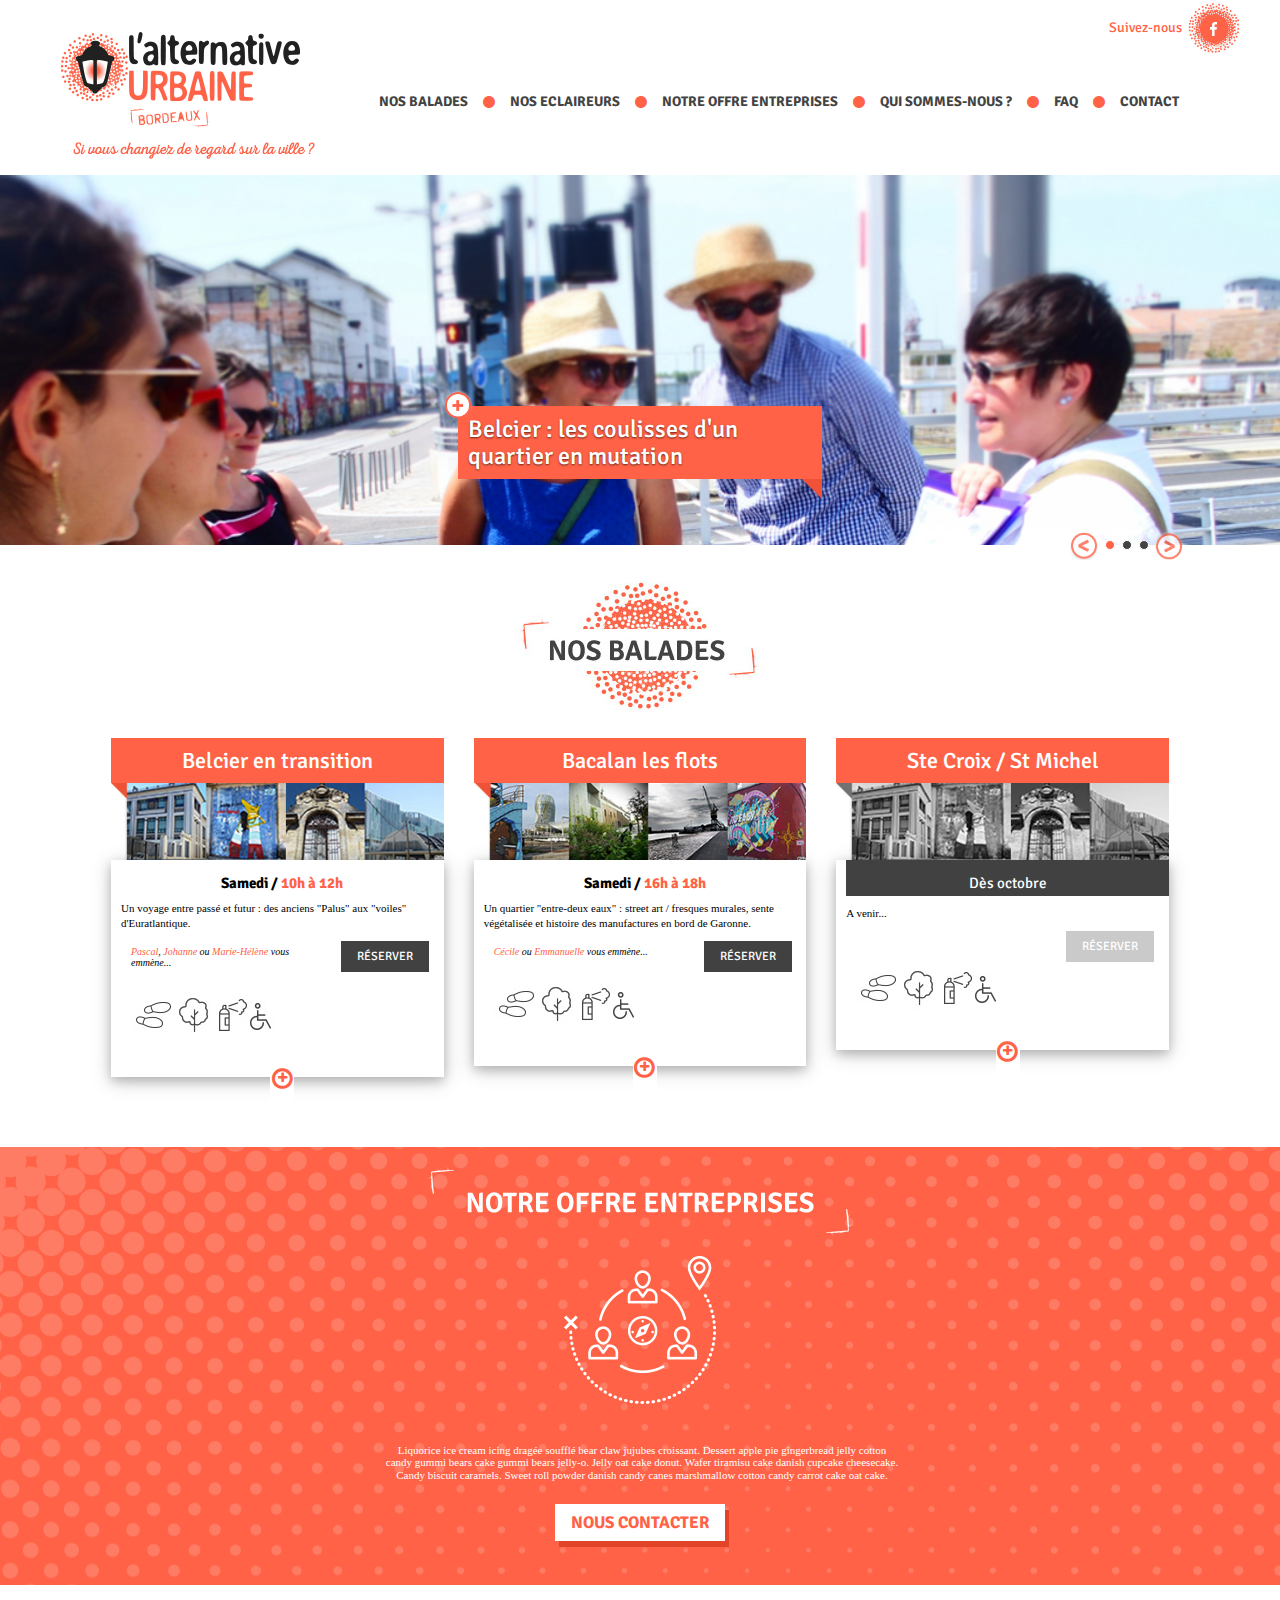
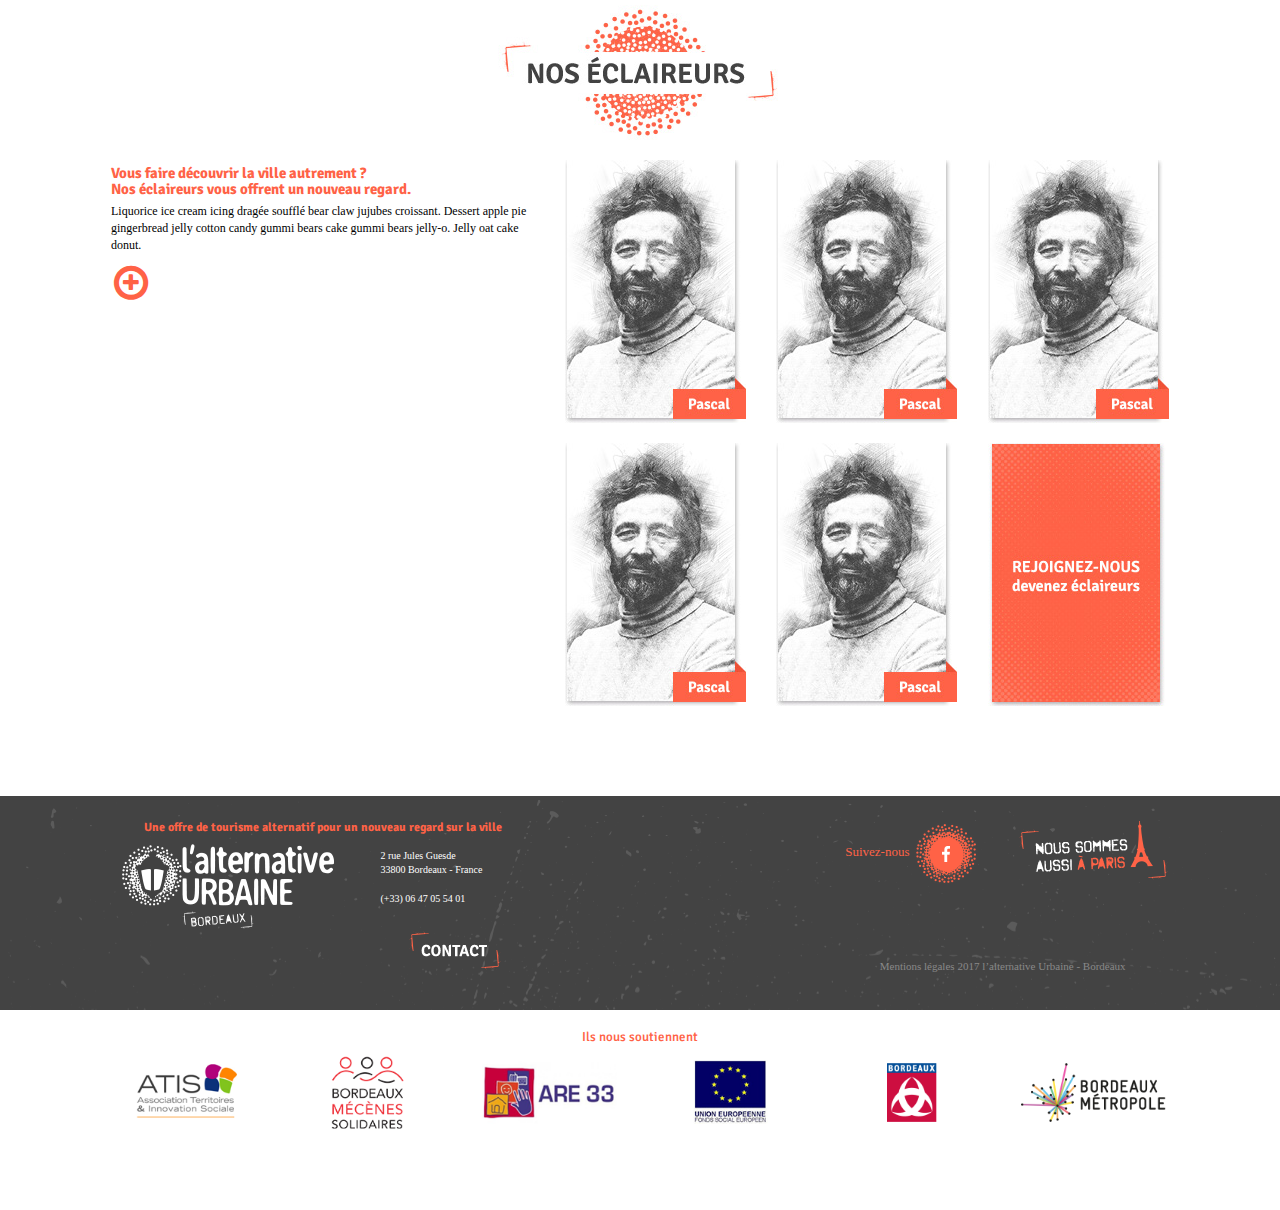
==== commit 7f4d79c4: "v1.9 modifs hp" ====
--- a/index.html
+++ b/index.html
@@ -115,18 +115,15 @@
     <div class="carousel-inner" role="listbox">
 	
 	
-		  	  	   <div class="item active">
-            <video id="video1" class="video-fluid" controls><!-- autoplay loop height="100%" --><!----> 
-                <source src="img/aub.mp4" type="video/mp4" />
-            </video>
-			        <div class="carousel-caption">
-								<!-- <a href=""><img class="imgplus" src="img/pucecaption.png" ></a> -->
-          <!-- <button class="btnplay" onclick="playPause()">Play/Pause</button>  -->
-         	  		<!-- <div class="arrow-upright"></div> -->
-        </div>  
-        </div>
-	
-      <div class="item">
+		  	  	   <!-- <div class="item active"> -->
+            <!-- <video id="video1" class="video-fluid" controls>-->
+			<!-- autoplay loop height="100%" -->
+                <!-- <source src="img/aub.mp4" type="video/mp4" /> -->
+            <!-- </video> -->
+	
+        <!-- </div> -->
+	
+      <div class="item active">
         <img src="img/contenuslider2.png" alt="" >
         <div class="carousel-caption">
 			<a href=""><img class="imgplus" src="img/pucecaption.png" ></a>
@@ -177,7 +174,7 @@
       <li data-target="#myCarousel" data-slide-to="0" class="active"></li>
       <li data-target="#myCarousel" data-slide-to="1"></li>
       <li data-target="#myCarousel" data-slide-to="2"></li>
-	  <li data-target="#myCarousel" data-slide-to="3"></li>
+	  <!-- <li data-target="#myCarousel" data-slide-to="3"></li> -->
 	  
 
     </ol>
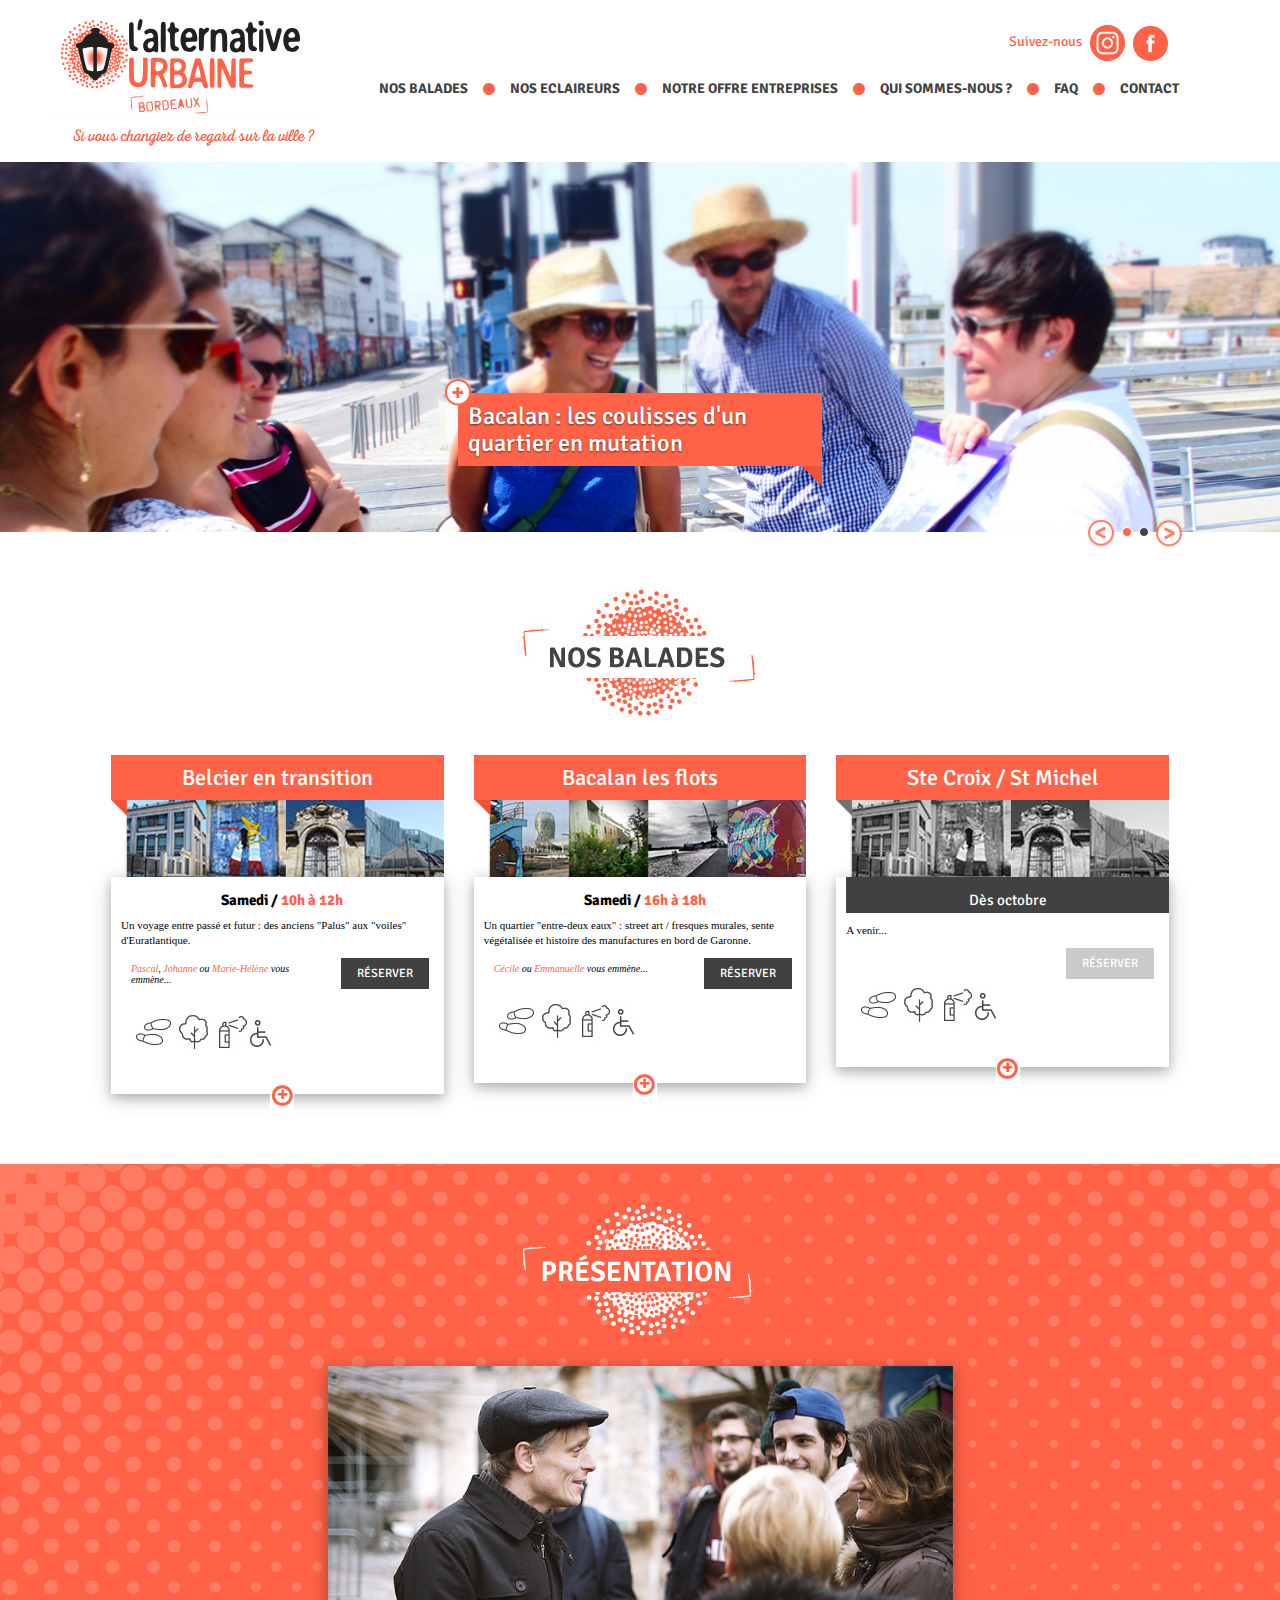
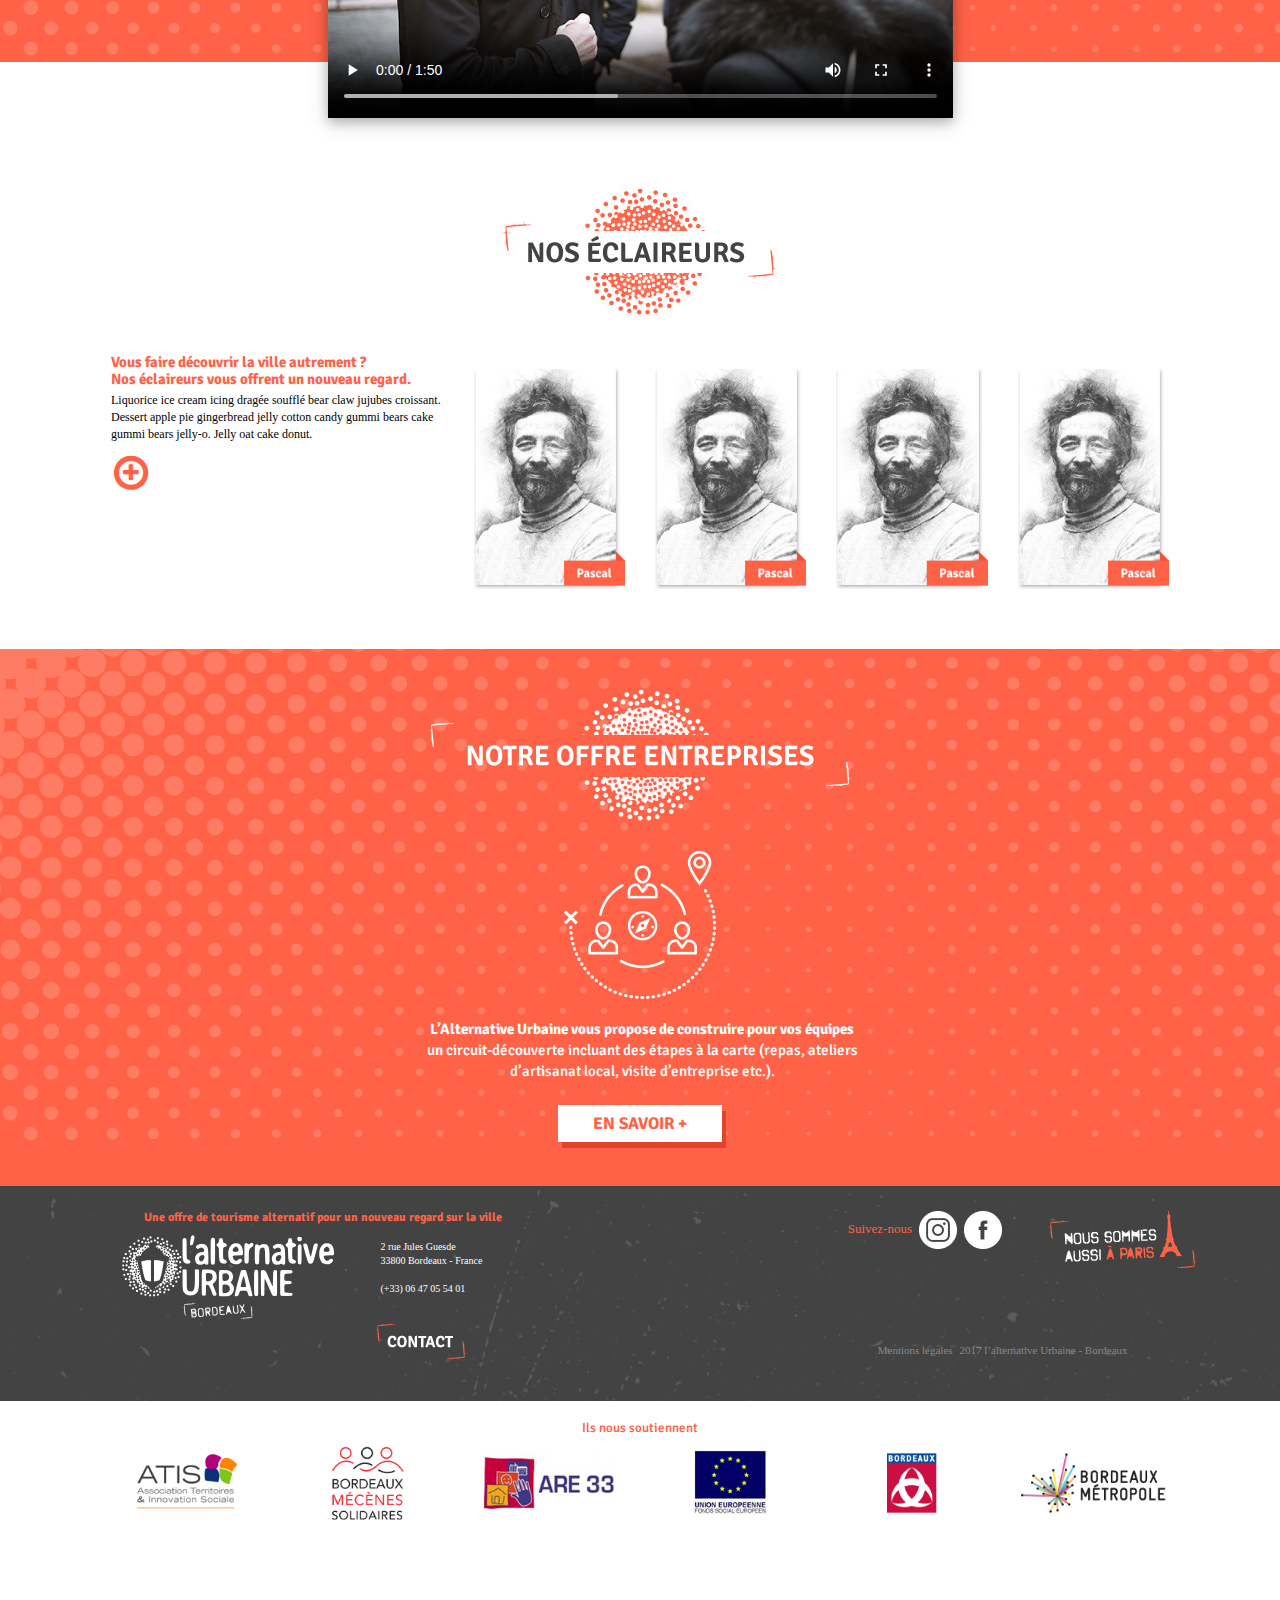
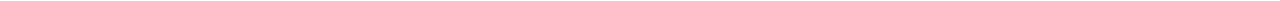
==== commit 1dee136d: "v2" ====
--- a/index.html
+++ b/index.html
@@ -10,16 +10,6 @@
    <link rel="stylesheet" href="bootstrap/css/bootstrap.min.css">
   <link rel="stylesheet" href="style.css">
   
-    <!-- <link rel="stylesheet" href="https://maxcdn.bootstrapcdn.com/bootstrap/3.3.7/css/bootstrap.min.css"> -->
-    <!-- <link rel="stylesheet" href="normalize.css"> -->
-   <!-- <link rel="stylesheet" href="bootstrap.css">-->
-
-<!--
-  <link href="https://fonts.googleapis.com/css?family=Lato" rel="stylesheet" type="text/css">
-  <link href="https://fonts.googleapis.com/css?family=Montserrat" rel="stylesheet" type="text/css">
-  -->
-
-  
   <script src="https://ajax.googleapis.com/ajax/libs/jquery/3.2.1/jquery.min.js"></script>
   <script src="https://maxcdn.bootstrapcdn.com/bootstrap/3.3.7/js/bootstrap.min.js"></script>
 
@@ -28,16 +18,15 @@
 
   
 </head>
-<body id="myPage" data-spy="scroll" data-target=".navbar" data-offset="50">
-
-	<!--	<div id="navfb">
-		<ul class="nav navbar-nav navbar-right"><li>Suivez-nous <i class="fa fa-facebook-square" aria-hidden="true"></i> </li></ul>
-	</div>  -->
-
-	
+<body id="home" data-spy="scroll" data-target=".navbar" data-offset="50">
+
+
 	 <!-- 1. nav FB -->
 <div id="navfb">
-		<a href=""> Suivez-nous <img src="img/fbheader.png"></a> <!--<i class="fa fa-facebook-square" aria-hidden="true"></i> -->	
+		<a href=""> Suivez-nous</a>
+		<a href=""><img src="img/headerinstagram.png"></a>
+		<a href=""> <img src="img/headerfb.png"></a>
+		<!--<i class="fa fa-facebook-square" aria-hidden="true"></i> -->	
 </div>
 	
 	 <!-- 2. logo + nav -->
@@ -57,7 +46,11 @@
 		  <div class="logotop col-xs-8 col-sm-4"><a  href="index.html"><img  src="img/logo1024.png" alt="Alternative Urbaine Bordeaux" ></a></div>
 		  
 		  <div class="col-sm-4" id="navfb1024">
-			<div ><a href=""> <img src="img/fbheader.png"><br>Suivez-nous </a></div>
+			<a href=""><img src="img/headerinstagram.png"></a>
+			<a href=""> <img src="img/headerfb.png"></a>
+			
+			<!-- <br> -->
+			<!-- <a href="" >Suivez-nous </a></div> -->
 			<!--<i class="fa fa-facebook-square" aria-hidden="true"></i> -->
 			</div> 
 
@@ -87,17 +80,7 @@
 			<li><a href="qui.html">QUI SOMMES-NOUS ?</a> <i class="fa fa-circle" aria-hidden="true"></i></li>
 			<li><a href="faq.html">FAQ</a> <i class="fa fa-circle" aria-hidden="true"></i></li>
 			<li><a href="contact.html">CONTACT</a></li>
-			<!--
-			<li class="dropdown">
-			  <a class="dropdown-toggle" data-toggle="dropdown" href="#">MORE
-			  <span class="caret"></span></a>
-			  <ul class="dropdown-menu">
-				<li><a href="#">Merchandise</a></li>
-				<li><a href="#">Extras</a></li>
-				<li><a href="#">Media</a></li> 
-			  </ul>
-			</li>
-			<li><a href="#"><span class="glyphicon glyphicon-search"></span></a></li>-->
+			
 		  </ul>
 		</div>
 
@@ -108,13 +91,8 @@
 
    <!-- 3. Carousel Homepage -->
 <div id="myCarousel" class="carousel slide" data-ride="carousel" data-interval="false">
-
-	
-	
  
     <div class="carousel-inner" role="listbox">
-	
-	
 		  	  	   <!-- <div class="item active"> -->
             <!-- <video id="video1" class="video-fluid" controls>-->
 			<!-- autoplay loop height="100%" -->
@@ -124,7 +102,16 @@
         <!-- </div> -->
 	
       <div class="item active">
-        <img src="img/contenuslider2.png" alt="" >
+        <img src="img/contenuslider1.jpg" alt="" >
+        <div class="carousel-caption">
+			<a href=""><img class="imgplus" src="img/pucecaption.png" ></a>
+			<h3>Bacalan : les coulisses d'un quartier en mutation</h3>
+		  	<div class="arrow-upright"></div>
+         </div>     
+      </div>
+
+	        <div class="item">
+        <img src="img/contenuslider2.jpg" alt="" >
         <div class="carousel-caption">
 			<a href=""><img class="imgplus" src="img/pucecaption.png" ></a>
 			<h3>Belcier : les coulisses d'un quartier en mutation</h3>
@@ -132,23 +119,14 @@
          </div>     
       </div>
 
-	        <div class="item">
-        <img src="img/contenuslider2.png" alt="" >
-        <div class="carousel-caption">
-			<a href=""><img class="imgplus" src="img/pucecaption.png" ></a>
-			<h3>Belcier : les coulisses d'un quartier en mutation</h3>
-		  	<div class="arrow-upright"></div>
-         </div>     
-      </div>
-
-	        <div class="item ">
-        <img src="img/contenuslider2.png" alt="" >
-        <div class="carousel-caption">
-					<a href=""><img class="imgplus" src="img/pucecaption.png" ></a>
-          <h3>Belcier : les coulisses d'un quartier en mutation</h3>
-          	  		<div class="arrow-upright"></div>
-        </div>      
-      </div>
+	        <!-- <div class="item "> -->
+        <!-- <img src="img/contenuslider2.png" alt="" > -->
+        <!-- <div class="carousel-caption"> -->
+					<!-- <a href=""><img class="imgplus" src="img/pucecaption.png" ></a> -->
+          <!-- <h3>Belcier : les coulisses d'un quartier en mutation</h3> -->
+          	  		<!-- <div class="arrow-upright"></div> -->
+        <!-- </div>       -->
+      <!-- </div> -->
 
 	  
 	  
@@ -173,7 +151,7 @@
 	
       <li data-target="#myCarousel" data-slide-to="0" class="active"></li>
       <li data-target="#myCarousel" data-slide-to="1"></li>
-      <li data-target="#myCarousel" data-slide-to="2"></li>
+      <!-- <li data-target="#myCarousel" data-slide-to="2"></li> -->
 	  <!-- <li data-target="#myCarousel" data-slide-to="3"></li> -->
 	  
 
@@ -384,25 +362,20 @@
   </div>
 </section>
 
-<!-- Container (Offre Entreprises) -->
-<section id="offreentreprises" class="container-fluid text-center"><!--container-fluid-->
+<!-- Container (Présentation) -->
+<section id="presentation" class="container-fluid text-center"><!--container-fluid-->
  
  <div class="contenu  ">
      <div class="row">
 	    <div class="col-xs-12">
-		<img src="img/notreoffreentreprises.png" class="titre" alt"NOTRE OFFRE ENTREPRISES">
-		</div>
-		<div class="col-xs-12">
-		<img src="img/notreoffreentreprisesPICTO.png" class="titre" alt"NOTRE OFFRE ENTREPRISES">
+		<img src="img/titrehppresentation.png" class="titre" alt"PRESENTATION">
 		</div>
 		<div class="col-xs-12"> 
-		<h4>
-			Liquorice ice cream icing dragée soufflé bear claw jujubes croissant. Dessert apple pie gingerbread jelly cotton candy gummi bears cake gummi bears jelly-o. Jelly oat cake donut. Wafer tiramisu cake danish cupcake cheesecake. Candy biscuit caramels. Sweet roll powder danish candy canes marshmallow cotton candy carrot cake oat cake.
-		</h4>
-		</div>
-		<div class="col-xs-12"> 
-			<a class="btnnouscontacter" href="">NOUS CONTACTER</a>
-		</div>
+			<video id="video1" class="video-fluid videopresentation" controls poster="img/videoposter.jpg"> <!--autoplay controls loop height="100%" -->
+                <source src="img/aub.mp4" type="video/mp4" />
+           </video>
+		</div>
+
 	</div>
  </div>
  
@@ -418,7 +391,7 @@
 		</div>
 	</div>
 	 <div class="row">
-		<div class="col-xs-offset-1 col-xs-10 col-xs-offset-1 col-sm-5 col-sm-offset-0">
+		<div class="col-xs-offset-1 col-xs-10 col-xs-offset-1 col-sm-4 col-sm-offset-0">
 		
 		<h3>
 			Vous faire découvrir la ville autrement ? <br> Nos éclaireurs vous offrent un nouveau regard.
@@ -428,7 +401,7 @@
 		
 		</h4>
 
-		<a class="btnplus" href="">
+		<a class="btnplus" href="noseclaireurs.html">
 			<span class="fa-stack fa-lg floatleft">
 				<i class="fa fa-circle-o fa-stack-2x boutonplus bgblanc"></i>
 				<i class="fa fa-plus fa-stack-1x boutonplus"></i>
@@ -436,27 +409,27 @@
 		</a>
 		</div>
 		
-		<div class="col-xs-offset-1 col-xs-10 col-xs-offset-1 col-sm-7 col-sm-offset-0"> 
+		<div class="col-xs-offset-1 col-xs-10 col-xs-offset-1 col-sm-8 col-sm-offset-0"> 
 			 <div class="row">
-				<div class="col-xs-12 col-sm-6 col-md-4">
+				<div class="col-xs-12 col-sm-6 col-md-3">
 					<img src="img/pascal.jpg" class="titre" alt"PASCAL">
 				</div>
-				<div class="col-xs-12 col-sm-6 col-md-4">
+				<div class="col-xs-12 col-sm-6 col-md-3">
 					<img src="img/pascal.jpg" class="titre" alt"PASCAL">
 				</div>
-				<div class="col-xs-12 col-sm-6 col-md-4">
+				<div class="col-xs-12 col-sm-6 col-md-3">
 					<img src="img/pascal.jpg" class="titre" alt"PASCAL">
 				</div>
 
-				<div class="col-xs-12 col-sm-6 col-md-4">
+				<div class="col-xs-12 col-sm-6 col-md-3">
 					<img src="img/pascal.jpg" class="titre" alt"PASCAL">
 				</div>
-				<div class="col-xs-12 col-sm-6 col-md-4">
-					<img src="img/pascal.jpg" class="titre" alt"PASCAL">
-				</div>
-				<div class="col-xs-12 col-sm-6 col-md-4">
-					<a href=""><img src="img/rejoigneznous.jpg" class="titre" alt"REJOIGNEZ NOUS"></a>
-				</div>
+				<!-- <div class="col-xs-12 col-sm-6 col-md-4"> -->
+					<!-- <img src="img/pascal.jpg" class="titre" alt"PASCAL"> -->
+				<!-- </div> -->
+				<!-- <div class="col-xs-12 col-sm-6 col-md-4"> -->
+					<!-- <a href=""><img src="img/rejoigneznous.jpg" class="titre" alt"REJOIGNEZ NOUS"></a> -->
+				<!-- </div> -->
 			</div>
 		</div>
 		
@@ -493,9 +466,32 @@
  
 </section>
 
-
-
-
+<!-- Container (Offre Entreprises) -->
+<section id="offreentreprises" class="container-fluid text-center"><!--container-fluid-->
+ 
+ <div class="contenu  ">
+     <div class="row">
+	    <div class="col-xs-12">
+		<img src="img/titrehpoffre.png" class="titre" alt"NOTRE OFFRE ENTREPRISES">
+		</div>
+		<div class="col-xs-12">
+		<img src="img/notreoffreentreprisesPICTO.png" alt"NOTRE OFFRE ENTREPRISES">
+		</div>
+		<div class="col-xs-12"> 
+		<h4>
+			
+<strong>L’Alternative Urbaine vous propose de construire pour vos équipes</strong><br>
+un circuit-découverte incluant des étapes à la carte (repas, ateliers <br>d’artisanat local, visite d’entreprise etc.).
+			
+			</h4>
+		</div>
+		<div class="col-xs-12"> 
+			<a class="btnensavoirplus" href="">EN SAVOIR +</a>
+		</div>
+	</div>
+ </div>
+ 
+</section>
 
 
 <!-- Footer -->
@@ -508,11 +504,7 @@
 				<div class="col-xs-12">
 					<h2>Une offre de tourisme alternatif pour un nouveau regard sur la ville</h2>
 				</div>
-				<!-- <div class="col-xs-offset-4 col-xs-4"> -->
-
-				<!-- </div> -->
-			<!-- </div> -->
-			<!-- <div class="row"> -->
+
 				<div class="col-sm-12 col-md-7">
 					<img src="img/logofooter.png" class="logofooter">
 				</div>
@@ -529,11 +521,33 @@
 		</div>
 		<div class="col-xs-12 col-sm-offset-1 col-sm-4 col-md-offset-3 col-md-4">
 			<div class="row">
-				<div class="col-xs-12 col-sm-6">
-					<h3>Suivez-nous <img src="img/fbfooter.png"></h3>
-				</div>
-
-				<div class="col-xs-12 col-sm-6">
+				<div class="col-xs-12 col-sm-7">
+					<h3>
+					<a href="">Suivez-nous </a>
+					<a href="" class="social"><img src="img/footerinstagram.png"> </a>
+					<a href="" class="social"><img src="img/footerfacebook.png"></a>
+					
+										
+						<!-- <span class="fa-stack fa-lg" > -->
+							<!-- <i class="fa fa-circle fa-stack-2x"></i> -->
+							<!-- <a class="social" href="">	<i class="fa fa-instagram fa-stack-1x "></i></a> -->
+						<!-- </span> -->
+						
+						
+												<!-- <a href="" class="social"> -->
+						<!-- <span class="fa-stack fa-lg"> -->
+							<!-- <i class="fa fa-circle fa-stack-2x"></i> -->
+							<!-- <i class="fa fa-facebook fa-stack-1x "></i> -->
+						<!-- </span> -->
+						<!-- </a> -->
+					</h3>
+					  <!-- <i class="fa fa-facebook fa-2x"></i> -->
+						<!-- <i class="fa fa-instagram fa-2x"></i> -->
+
+					
+				</div>
+
+				<div class="col-xs-12 col-sm-5">
 					<h3><img src="img/paris.png" style="vertical-align: middle;"></h3>
 				</div>
 				<div class="col-xs-12">
@@ -598,48 +612,13 @@
 				</div>
 			</div>
 			
-			
-			<!-- <div class="row"> -->
-				<!-- <div class="col-xs-12"> -->
-					<!-- <h3>Ils nous soutiennent</h3> -->
-				<!-- </div> -->
-			<!-- </div> -->
-			<!-- <div class="row"> -->
-				<!-- <div class="col-xs-6 col-sm-4 col-md-2"> -->
-					<!-- <img class="max100" src="img/soutien1ATIS.png"> -->
-				<!-- </div> -->
-				<!-- <div class="col-xs-6 col-sm-4 col-md-2"> -->
-					<!-- <img class="max100" src="img/soutien2logobms.png"> -->
-				<!-- </div> -->
-				<!-- <div class="col-xs-6 col-sm-4 col-md-2"> -->
-					<!-- <img class="max100" src="img/soutien3ARE33.png"> -->
-				<!-- </div> -->
-				<!-- <div class="col-xs-6 col-sm-4 col-md-2"> -->
-					<!-- <img class="max100" src="img/soutien4logoFSE.png"> -->
-				<!-- </div> -->
-				<!-- <div class="col-xs-6 col-sm-4 col-md-2"> -->
-					<!-- <img class="max100" src="img/soutien5bordeaux.png"> -->
-				<!-- </div> -->
-				<!-- <div class="col-xs-6 col-sm-4 col-md-2"> -->
-					<!-- <img class="max100" src="img/soutien6bdxmetropole.png"> -->
-				<!-- </div> -->
-			<!-- </div> -->
+
 			
 </div>
 
 </section>
 
-  <script> 
-var myVideo = document.getElementById("video1"); 
-
-function playPause() { 
-    if (myVideo.paused) 
-        myVideo.play(); 
-    else 
-        myVideo.pause(); 
-} 
-
-</script> 
+
 
 <script>
 $(document).ready(function(){
--- a/style.css
+++ b/style.css
@@ -21,7 +21,7 @@
   
   
 .orange{
-		color: #ff6246;
+		color: #ff6246!important;
   }
   
  
@@ -42,16 +42,17 @@
   #navfb {
 	 max-width: 85%; /*85*/
 	 margin: auto;
-	 /* padding-top: 5px; */
+	 padding-top: 15px;
 	 padding-right: 5px;
 	 text-align: right;
+	 /* z-index: 9999; */
 	 /*float: right;*/
 	 
 	 /**NEW**/
-	 /* z-index: 9999; */
-	 /* position: absolute; */
-	 /* top:0px; */
-	 /* right: 0px; */
+	 z-index: 9999;
+	 position: absolute;
+	 top:10px;
+	 right: 8%;
  }
  
  #navfb li{
@@ -64,6 +65,8 @@
  
   #navfb a{
 	color: #ff6246;
+	padding-right: 5px;
+	z-index: 9999;
  }
    #navfb a:hover{
 	color: #ff6246;
@@ -75,7 +78,7 @@
 	 
 	display: flex;
 	 align-items: center;
-	 margin-top: -30px; /****** NEW ******/
+	 margin-top: 15px; /****** NEW ***-30***/
 	 
 	     display: -webkit-flex; 
     -webkit-align-items: center;  /* Safari 7.0+ */
@@ -424,14 +427,24 @@
   
   
  .titre{
-margin-bottom: 20px;
+	 /* margin-top: 20px; */
+/* margin-bottom: 30px; */
 max-width: 100%;
 }
+
+#home .titre{
+		 margin-top: 20px;
+margin-bottom: 30px;
+max-width: 100%;
+}
   
   /**************** NOS BALADES **************/
   
-  
-  
+   /* #balades .titre{ */
+	 /* margin-top: 20px; */
+/* margin-bottom: 30px; */
+/* max-width: 100%; */
+/* } */
   #balades {
 	  background-color: #fff;
 	  	 max-width: 85%; /*80*/
@@ -623,33 +636,37 @@
 		margin-right: 10px;
 
   }
-  
-  
-  /***************OFFRE ENTREPRISES**********/
-  
-  #offreentreprises{
-	 background-color: #ff6246;
+  /***************PRESENTATION**********/
+  
+  
+     /* #presentation .titre{ */
+	 /* margin-top: 20px; */
+/* margin-bottom: 30px; */
+/* max-width: 100%; */
+/* }  */
+  #presentation{
+	 /* background-color: #ff6246; */
 	 max-width: 100%; /*80*/
 	 margin: auto; 
 
-	 min-height: 200px;
+	 /* min-height: 200px; */
 	 	 /*background-image: url("img/belcier-en-transition.jpg");*/
 		 background-image: url('img/trame.png');
 		 background-repeat: repeat-x;
   }
   
-  #offreentreprises .contenu{
-
-	 max-width: 85%; /*80*/
+  #presentation .contenu{
+
+	 max-width: 50%; /*80*/
 	 margin: auto;
 	 /*background-color: #ee2246;	*/
 	 min-height: 200px;	 
-		margin-bottom: 50px!important;
+		margin-bottom: 20px;
 	 margin-top: 20px;
 
   }
   
-#offreentreprises h4{
+#presentation h4{
 		font-size: 11px !important;
 		font-family: Verdana;
 		text-align: center!important;
@@ -665,12 +682,179 @@
 
   }
   
+ 
+ .videopresentation {
+ box-shadow: 0 4px 10px 0 rgba(0,0,0,0.2), 0 4px 20px 0 rgba(0,0,0,0.19);
+}
+
+  
+  /******************NOS ECLAIREURS***********/
+  
+        /* #noseclaireurs .titre{ */
+	 /* margin-top: 20px; */
+/* margin-bottom: 30px; */
+/* max-width: 100%; */
+/* }  */
+
+  #noseclaireurs{
+	 background-color: #fff;
+	 max-width: 85%; /*80*/
+	 margin: auto; 
+	 min-height: 200px;
+  }
+  
+  #noseclaireurs .contenu{
+
+	 /* max-width: 85%; */
+	 margin: auto;
+	 /*background-color: #ee2246;	*/
+	 min-height: 200px;	 
+		margin-bottom: 30px;
+	 margin-top: 20px;
+
+  }
+  
+        /* #noseclaireurs .titre{ */
+/* margin-bottom: 10px; */
+/* max-width: 100%; */
+/* } */
+
+  
+
+  
+    #noseclaireurs h3{
+		font-family: Signika;
+		color: #ff6246;
+		font-size: 15px !important;
+		margin-top: 0px;
+		padding-top: 5px;
+		padding-bottom: 0px;
+		font-weight: bold;
+		text-align: left!important;
+				margin-bottom: 0px!important;
+  }
+  
+          #noseclaireurs h4{
+		font-size: 12px !important;
+		font-family: Verdana;
+		text-align: left!important;
+		color: #000;
+		padding-top: 5px;
+		margin-top: 0px!important;
+		margin-bottom: 0px!important;
+		line-height: 1.4;
+
+  }
+  
+
+
+
+      #noseclaireurs h2{
+		font-family: Signika;
+		color: #fff;
+		font-size: 15px !important;
+		/*padding-top: 40%;
+		padding-bottom: 40%;*/
+		margin:0px!important;
+		font-weight: bold;
+		text-align: center!important;
+				margin-bottom: 0px!important;
+  }
+
+
+#noseclaireurs .btnplus {
+  color: #ff6246;
+  font-size: 15px;
+  font-weight: normal;
+  margin-top: 10px;
+  text-decoration: none;
+  text-align: left!important;
+  
+}
+
+#noseclaireurs .btnplus:hover {
+  color: #414141;
+}
+
+#noseclaireurs .floatleft {
+  /*width: 100%;*/
+  float: left;
+    margin-top: 10px;
+}
+  
+  /***************OFFRE ENTREPRISES**********/
+  
+  
+ /* #offreentreprises  .titre{ */
+	 /* margin-top: 20px; */
+/* margin-bottom: 10px; */
+/* max-width: 100%; */
+/* } */
+  
+  #offreentreprises{
+	 background-color: #ff6246;
+	 max-width: 100%; /*80*/
+	 margin: auto; 
+
+	 min-height: 200px;
+	 	 /*background-image: url("img/belcier-en-transition.jpg");*/
+		 background-image: url('img/trame.png');
+		 background-repeat: repeat-x;
+  }
+  
+  #offreentreprises .contenu{
+
+	 max-width: 85%; /*80*/
+	 margin: auto;
+	 /*background-color: #ee2246;	*/
+	 min-height: 200px;	 
+		margin-bottom: 50px!important;
+	 margin-top: 20px;
+
+  }
+  
+#offreentreprises h4{
+		font-size: 15px !important;
+		font-family: Signika;
+		text-align: center!important;
+		padding-top: 0px;
+		padding-right: 6px;
+		padding-left: 10px;
+		padding-bottom: 10px;
+		margin-top: 20px!important;
+		margin-bottom: 20px!important;
+		max-width: 50%;
+		margin: auto;
+		color: #fff;
+		line-height: 1.4;
+		/* font-weight: bold; */
+
+  }
+  /* .L_Alternative_Urbaine_vous_propose_de_construir { */
+  /* font-size: 20px; */
+  /* font-family: "Signika"; */
+  /* color: rgb(255, 255, 255); */
+  
+  
+  /* text-align: center; */
+  /* -moz-transform: matrix( 0.99982596706935,0,0,0.99543240763898,0,0); */
+  /* -webkit-transform: matrix( 0.99982596706935,0,0,0.99543240763898,0,0); */
+  /* -ms-transform: matrix( 0.99982596706935,0,0,0.99543240763898,0,0); */
+  /* position: absolute; */
+  /* left: 490.767px; */
+  /* top: 2990.123px; */
+  /* width: 566.989px; */
+  /* height: 75.253px; */
+  /* z-index: 55; */
+/* } */
+
+  
       /* #offreentreprises .titre{ */
 /* margin-bottom: 10px; */
 /* max-width: 100%; */
 /* } */
   
- #offreentreprises .btnnouscontacter{
+ #offreentreprises .btnensavoirplus{
 	   font-family: Signika!important; 
 	   font-size: 17px;
 	     color: rgb(255, 98, 70);
@@ -684,12 +868,13 @@
 -webkit-box-shadow: 4px 6px 0px 0px rgba(225,68,41,1);
 -moz-box-shadow: 4px 6px 0px 0px rgba(225,68,41,1);
 box-shadow: 4px 6px 0px 0px rgba(225,68,41,1);
-
- }
-
-  
-
- #offreentreprises .btnnouscontacter:hover{
+padding-left: 35px;
+padding-right: 35px;
+ }
+
+  
+
+ #offreentreprises .btnensavoirplus:hover{
 
 	     color: #414141 ;
 		 /* background-color: #ff6246;*/
@@ -702,95 +887,6 @@
 
   
 
-  
-  /******************NOS ECLAIREURS***********/
-  
-   
-  #noseclaireurs{
-	 background-color: #fff;
-	 max-width: 85%; /*80*/
-	 margin: auto; 
-	 min-height: 200px;
-  }
-  
-  #noseclaireurs .contenu{
-
-	 /* max-width: 85%; */
-	 margin: auto;
-	 /*background-color: #ee2246;	*/
-	 min-height: 200px;	 
-		margin-bottom: 70px!important;
-	 margin-top: 20px;
-
-  }
-  
-        /* #noseclaireurs .titre{ */
-/* margin-bottom: 10px; */
-/* max-width: 100%; */
-/* } */
-
-  
-
-  
-    #noseclaireurs h3{
-		font-family: Signika;
-		color: #ff6246;
-		font-size: 15px !important;
-		margin-top: 0px;
-		padding-top: 5px;
-		padding-bottom: 0px;
-		font-weight: bold;
-		text-align: left!important;
-				margin-bottom: 0px!important;
-  }
-  
-          #noseclaireurs h4{
-		font-size: 12px !important;
-		font-family: Verdana;
-		text-align: left!important;
-		color: #000;
-		padding-top: 5px;
-		margin-top: 0px!important;
-		margin-bottom: 0px!important;
-		line-height: 1.4;
-
-  }
-  
-
-
-
-      #noseclaireurs h2{
-		font-family: Signika;
-		color: #fff;
-		font-size: 15px !important;
-		/*padding-top: 40%;
-		padding-bottom: 40%;*/
-		margin:0px!important;
-		font-weight: bold;
-		text-align: center!important;
-				margin-bottom: 0px!important;
-  }
-
-
-#noseclaireurs .btnplus {
-  color: #ff6246;
-  font-size: 15px;
-  font-weight: normal;
-  margin-top: 10px;
-  text-decoration: none;
-  text-align: left!important;
-  
-}
-
-#noseclaireurs .btnplus:hover {
-  color: #414141;
-}
-
-#noseclaireurs .floatleft {
-  /*width: 100%;*/
-  float: left;
-    margin-top: 10px;
-}
 
  /**************FOOTER******************/
  
@@ -823,12 +919,51 @@
 	text-align: left!important;
   }
   
-
-  
-    footer .contactfooter{
-float: initial!important;
- }
-  }
+      footer a{
+padding-right: 4px;
+margin-bottom: 5px;
+	color: #ff6246;
+
+  }
+  
+        footer a:hover{
+	color: #fff;
+	text-decoration: none;
+
+  }
+  
+  .social{
+	  width:100%;
+	  height: 100%;
+  }
+  
+     .social:hover{
+	color: #ff6246;
+	text-decoration: none;
+
+  }
+  
+  footer .fa{
+	  /* font-size: 22px; */
+	  /* color: #fff; */
+  }
+  footer .fa-instagram, .fa-facebook{
+	  /* font-size: 1em; */
+	  color: #434343;
+  }
+  
+    footer .fa-circle{
+	  /* font-size: 1.5em; */
+	  color: #fff;
+  }
+  
+      footer .fa-circle:hover{
+	  /* font-size: 1.5em; */
+	  color: #ff6246;
+  }
+  
+
+  
 
  footer btncontact{
 	 margin-bottom: 10px;
@@ -870,9 +1005,9 @@
 		font-family: Verdana;
 		color: #898989;
 		font-size: 11px;
-		padding-top: 25px;
+		/* padding-top: 25px; */
 		padding-bottom: 20px!important;
-			 margin-top: 20px;
+			 /* margin-top: 20px; */
 			 
 
   }
@@ -967,6 +1102,7 @@
 	
 	#headerimg img{
 		width:100%;
+		/* height: 329px; */
 	}
   
   #bread{
@@ -1105,6 +1241,106 @@
 	  /* margin-top: 10px; */
   }
   
+  
+  
+ /*************offre*************/ 
+ 
+  #offre{
+	 max-width: 100%; /*80*/
+	 margin: auto; 
+	  background-color: #fff;
+	 min-height: 200px;
+	 margin-bottom: 50px;
+	 /* padding-top: 20px */
+  }
+  
+  #offre .contenu70{
+
+	 max-width: 50%; /*80*/
+	 margin: auto;
+	 /*background-color: #ee2246;	*/
+	 /* min-height: 200px;	  */
+	 margin-top: 20px;
+
+  }
+    #offre .contenu100{
+
+	 max-width: 95%; /*80*/
+	 margin: auto;
+	 /*background-color: #ee2246;	*/
+	 /* min-height: 200px;	  */
+	 margin-top: 20px;
+
+  }
+  
+  #offre .titre{
+	 margin-top: 0px;
+	 margin-bottom: 0px;
+  }
+  
+  
+  #offre .max100{
+	  max-width: 100%;
+  }
+  
+#offre h2{
+
+  font-size: 16px;
+  font-family: "Signika";
+  color: #000;
+    /* font-weight: bold; */
+  line-height: 1.313;
+  	 /* margin-top: 10px; */
+	 /* padding-bottom: 15px; */
+  }
+  
+      #offre h3{
+		font-size: 14px ;
+		margin-top: 0px;
+		line-height: 1.3;
+		font-family: "Verdana";
+  }
+ 
+ 
+ #offre .tel{
+	 margin-top: 15px;
+ }
+  
+
+  
+      #offre	.btncontacter {
+  font-family: Signika!important;
+  color: #ffffff;
+  font-size: 14px;
+  		font-weight: bold ;
+		font-style: normal;
+  background-color: #414141;
+  padding: 8px 30px 8px 30px;
+  text-decoration: none;
+  
+  
+}
+
+  #offre	.btncontacter:hover {
+  background-color: #ff6246;
+  text-decoration: none;
+}
+
+  #offre .liendon{
+
+  font-size: 10px;
+  font-family: "Verdana";
+  color: #9b9b9b;
+  line-height: 1.313;
+  	 margin-top: 10px;
+  }
+  
+    #offre a{
+
+  color: #9b9b9b;
+
+  }
+ 
   
   
   /***********page qui**************/
@@ -1846,6 +2082,33 @@
 	text-align: center!important;
   }
 	   }
+	   
+	   
+	     /**********MOBILE 990**************/
+	  @media only screen and (max-width: 991px) {   
+	   
+	       footer .contactfooter{
+float: initial!important;
+ }
+ 
+ .social img{
+	 margin-top: 10px;
+ }
+ 
+   #offre .contenu70{
+
+	 max-width: 90%; /*80*/
+
+
+  }
+  		    .carousel-inner .item {
+  	  /* max-height: 370px !important; */
+	  height: 100%;
+	  /* min-height: 370px !important; */
+	}
+ 
+	  }
+	   
   
   /**********MOBILE 767**************/
   
@@ -1853,6 +2116,12 @@
 	  
    
   @media only screen and (max-width: 767px) {
+	  
+	  
+	  
+	     #offre .illustration{	display:none;}
+	  
+	  
 	  
 	  #navfb1024{display:none;}
 	  
@@ -1934,6 +2203,8 @@
 	  /* z-index: 99; */
   }
 	
+
+	
   }
   
   
@@ -1972,7 +2243,11 @@
 	}
 	
   
-
-  
-  
-
+    @media only screen and (max-width: 480px) {
+
+
+  .navbar-toggle{margin-right: 0px;}
+  
+	}
+  
+
